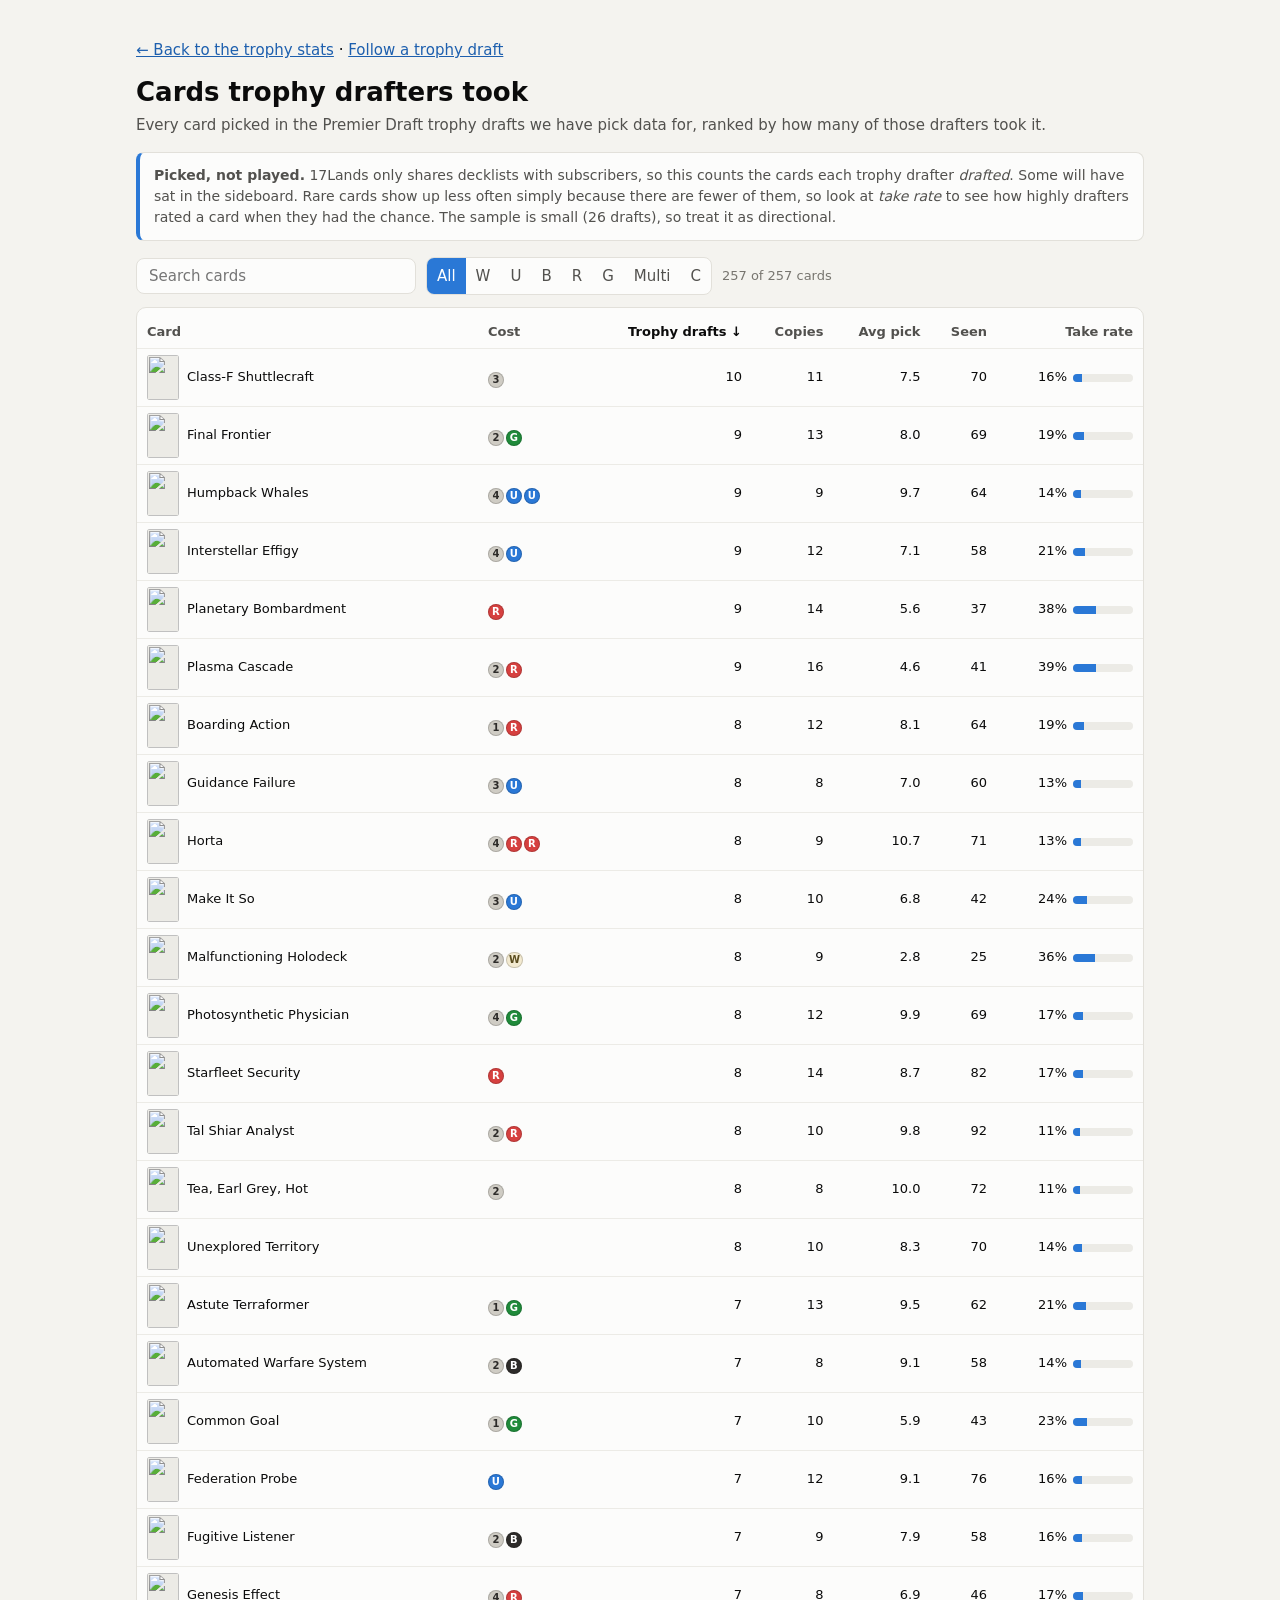
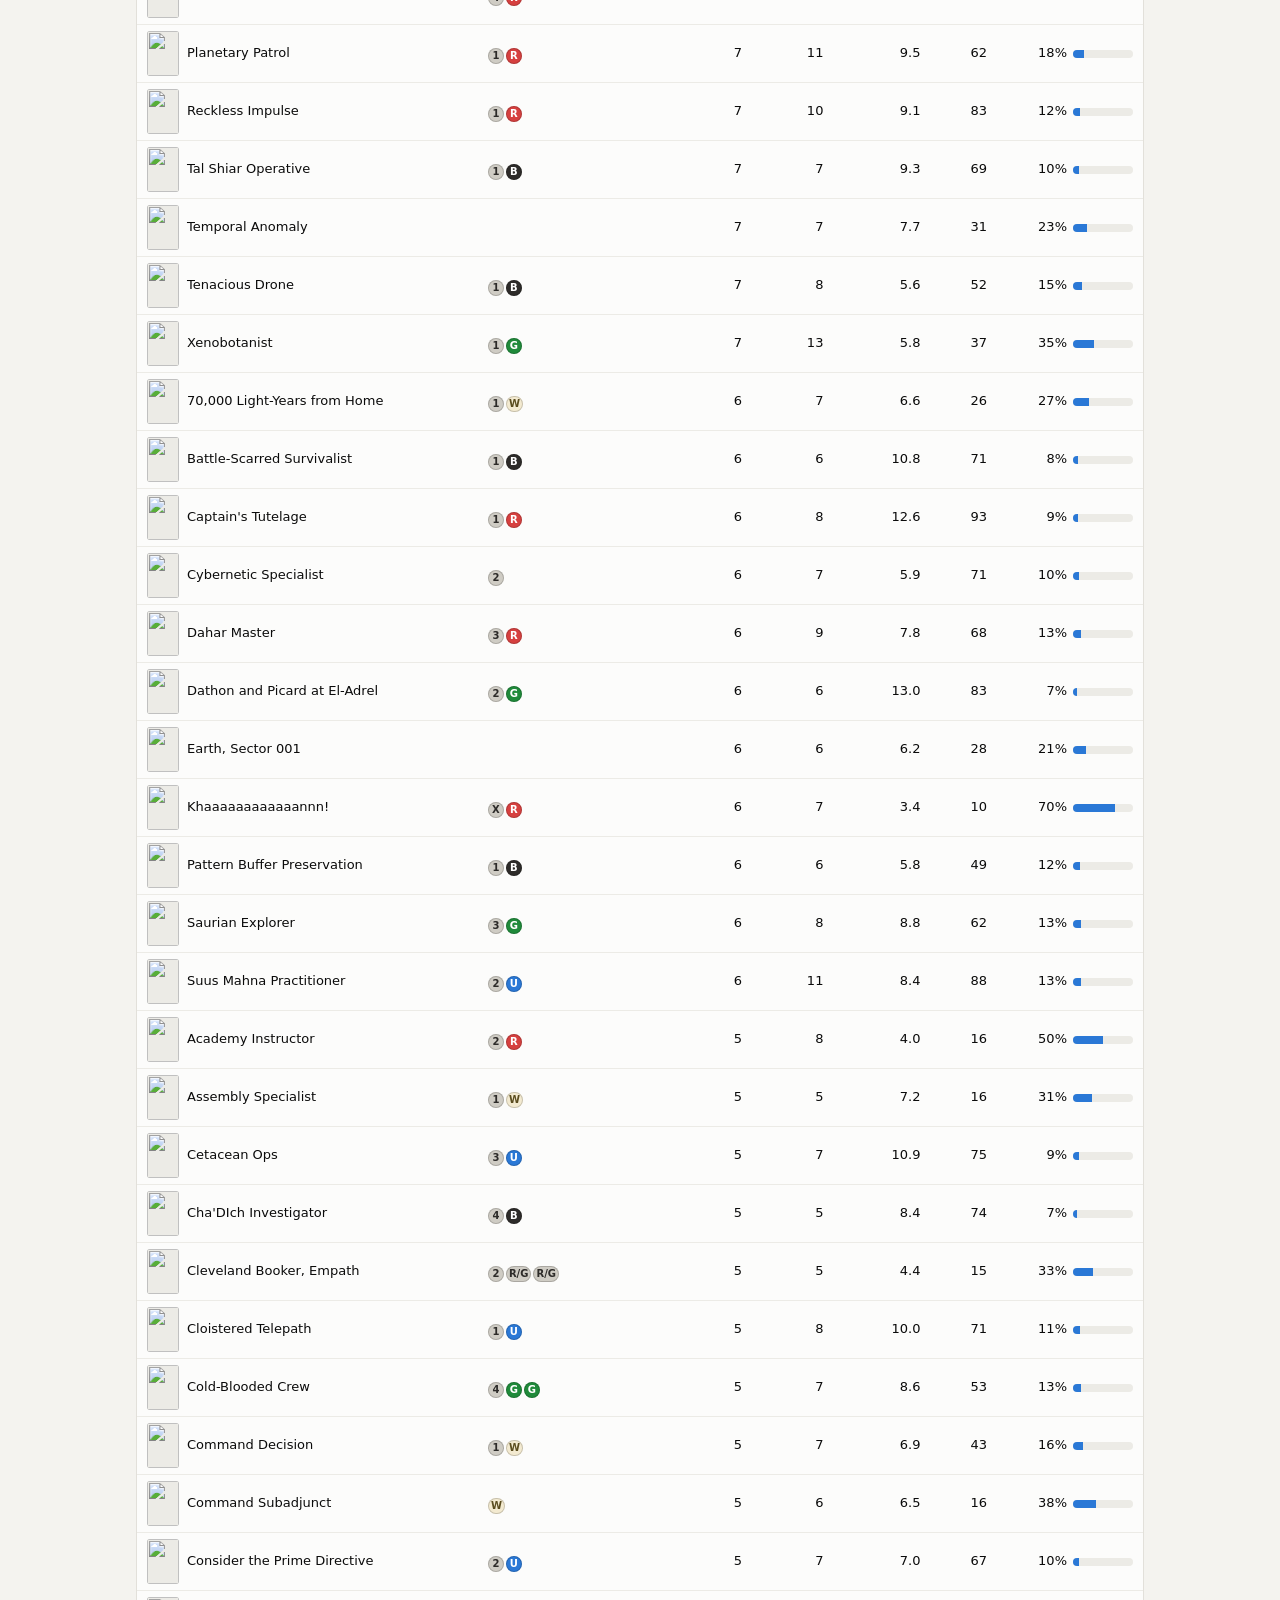
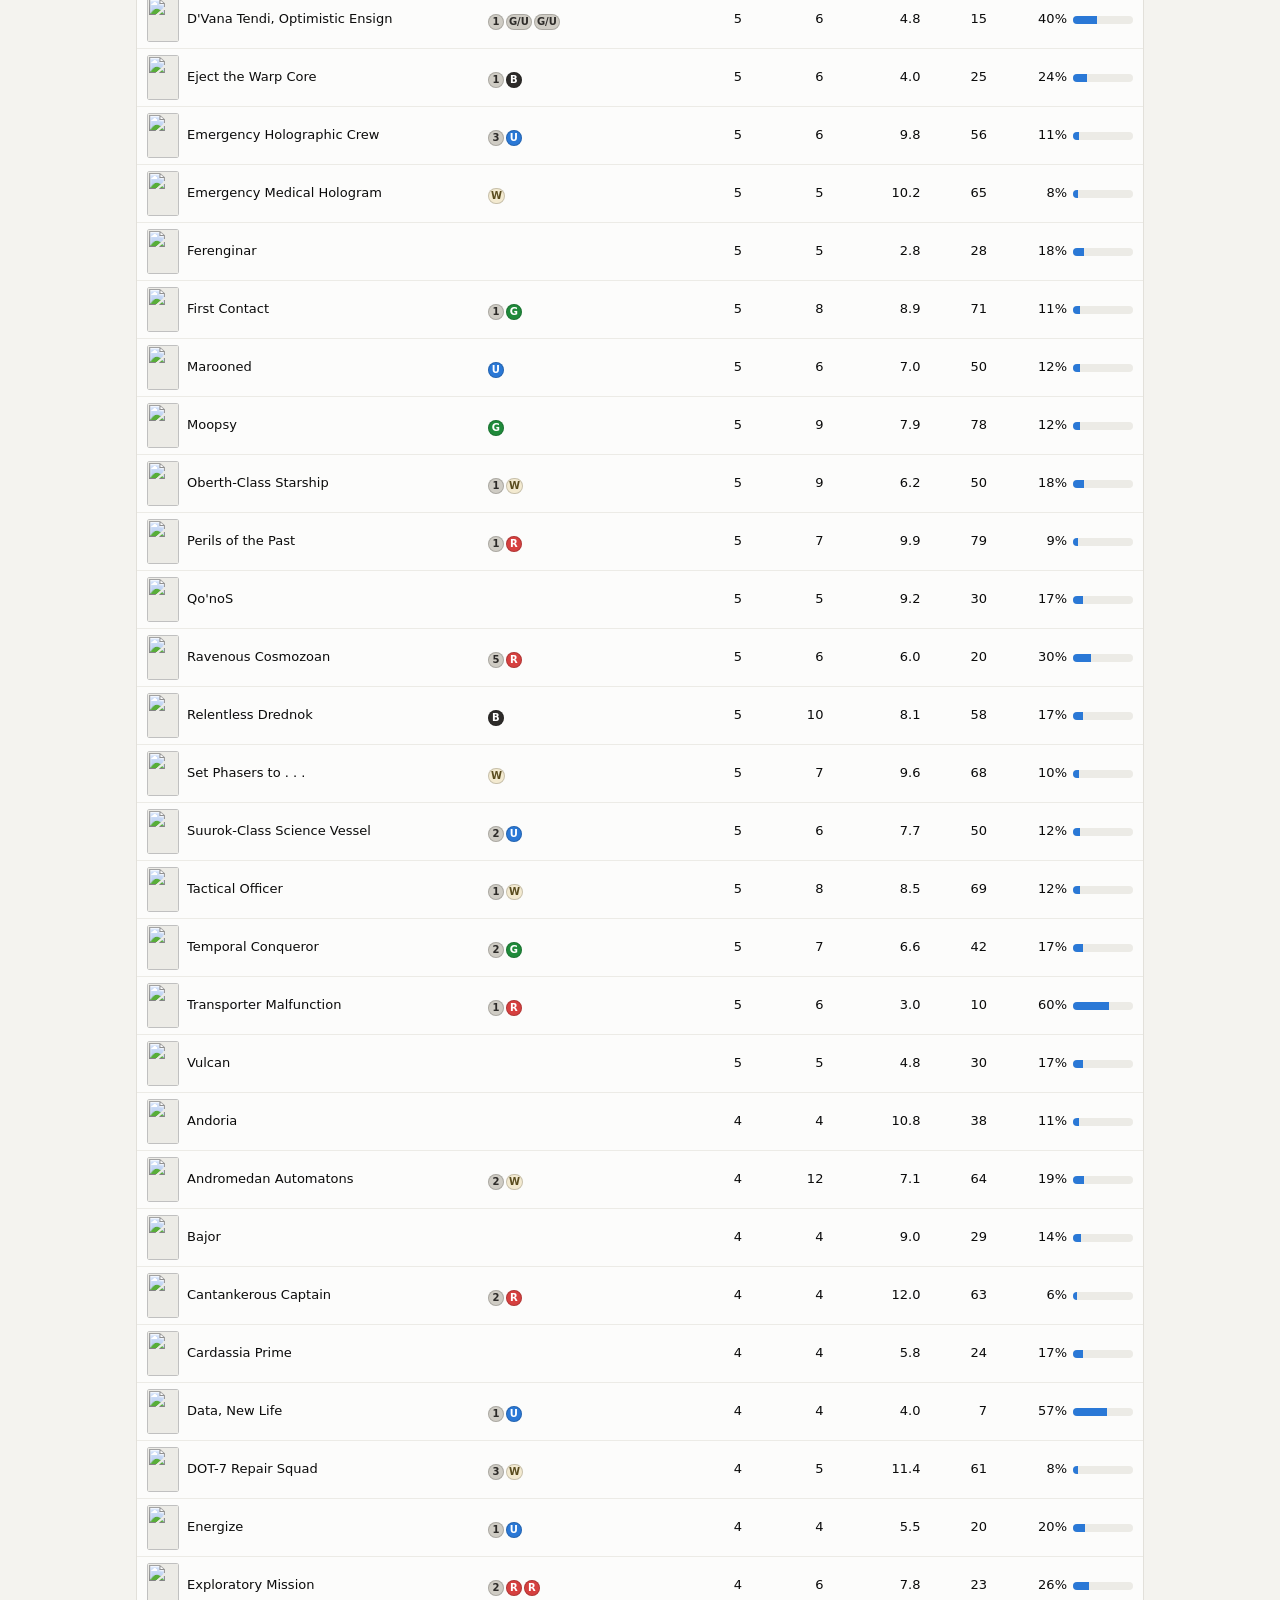
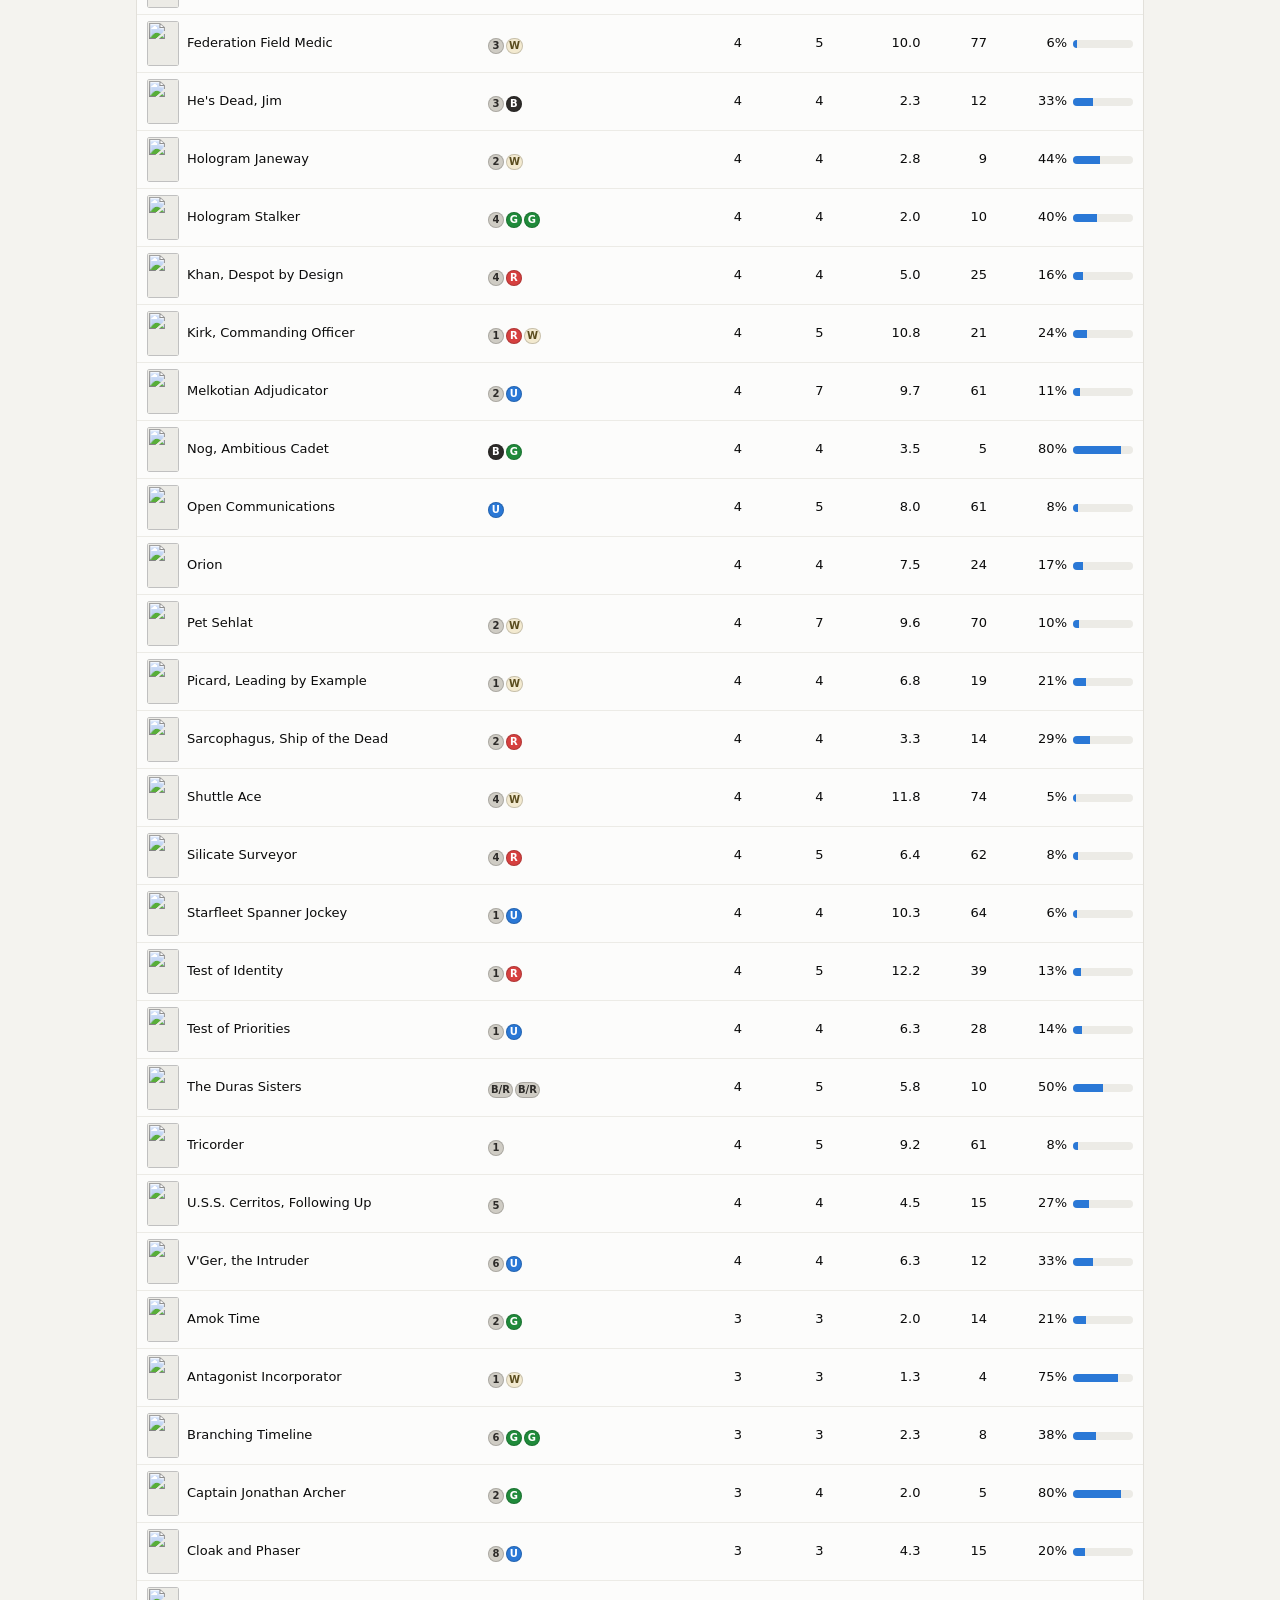
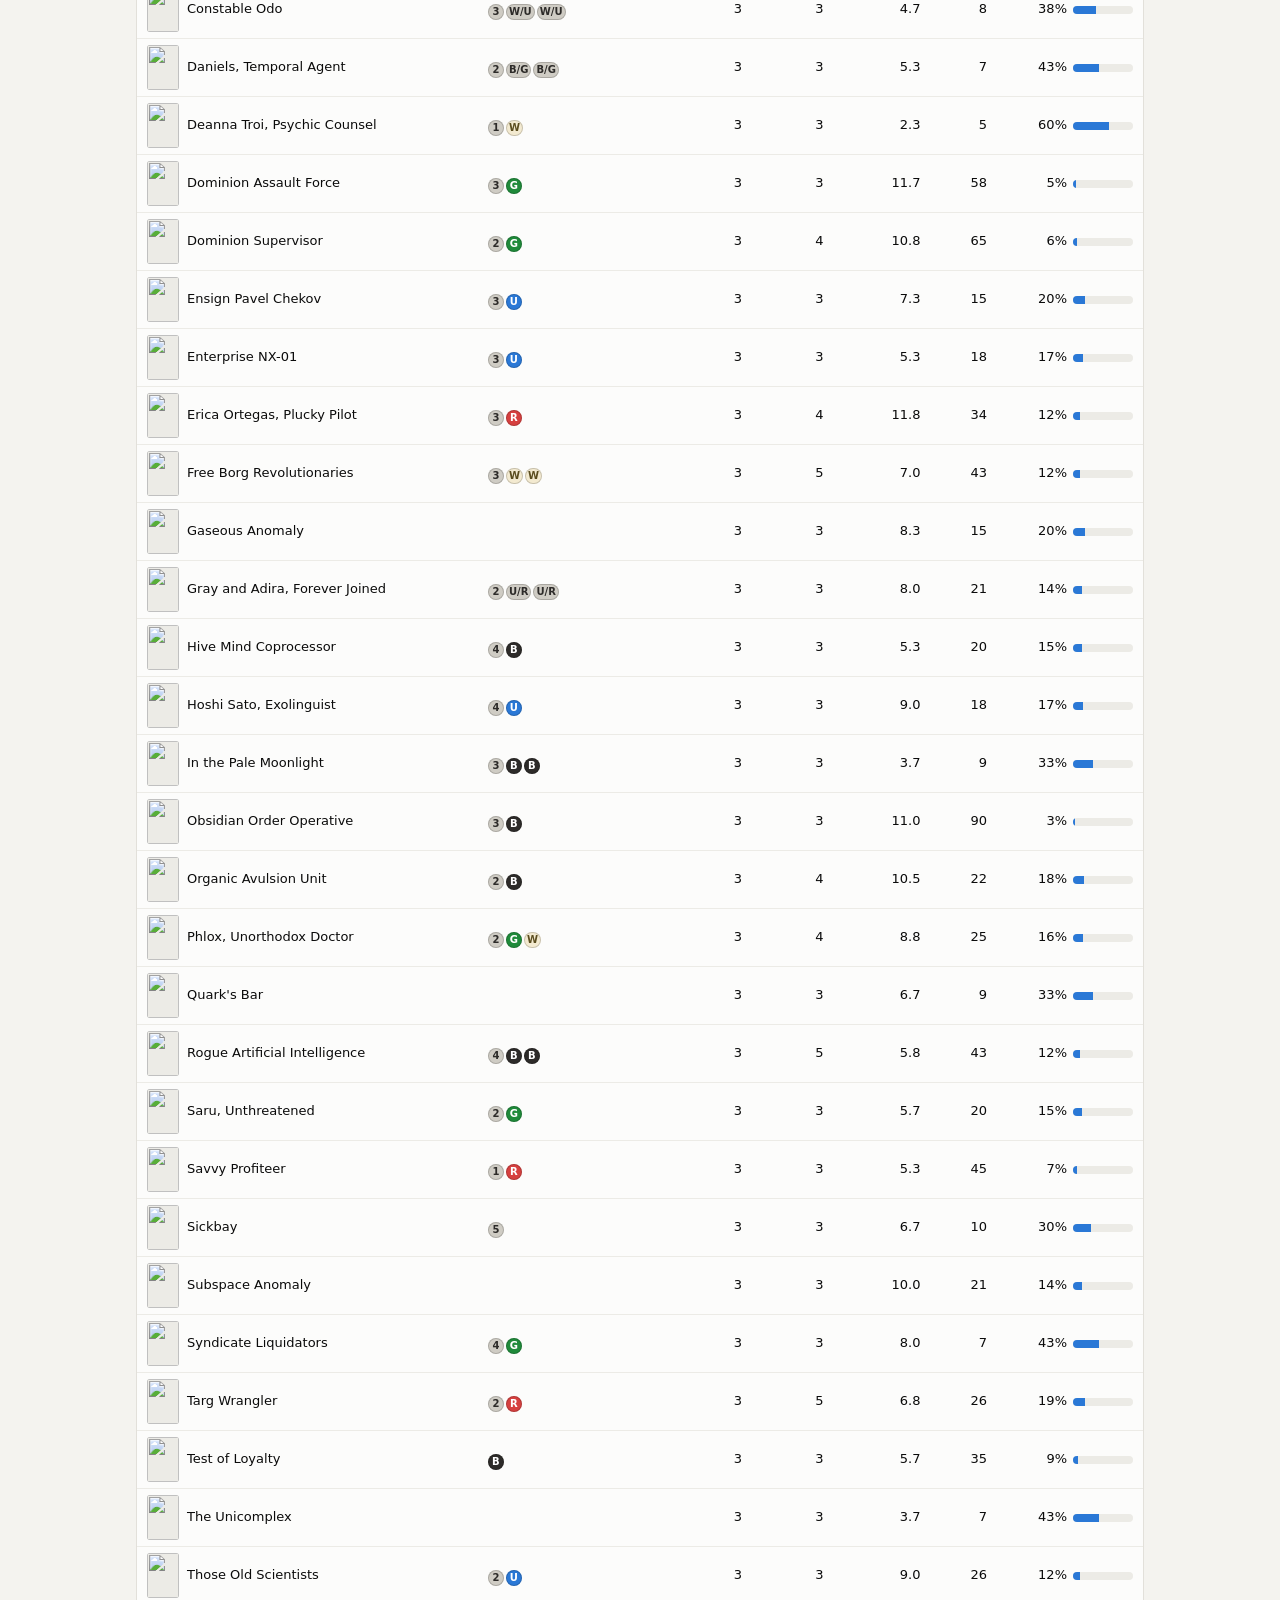
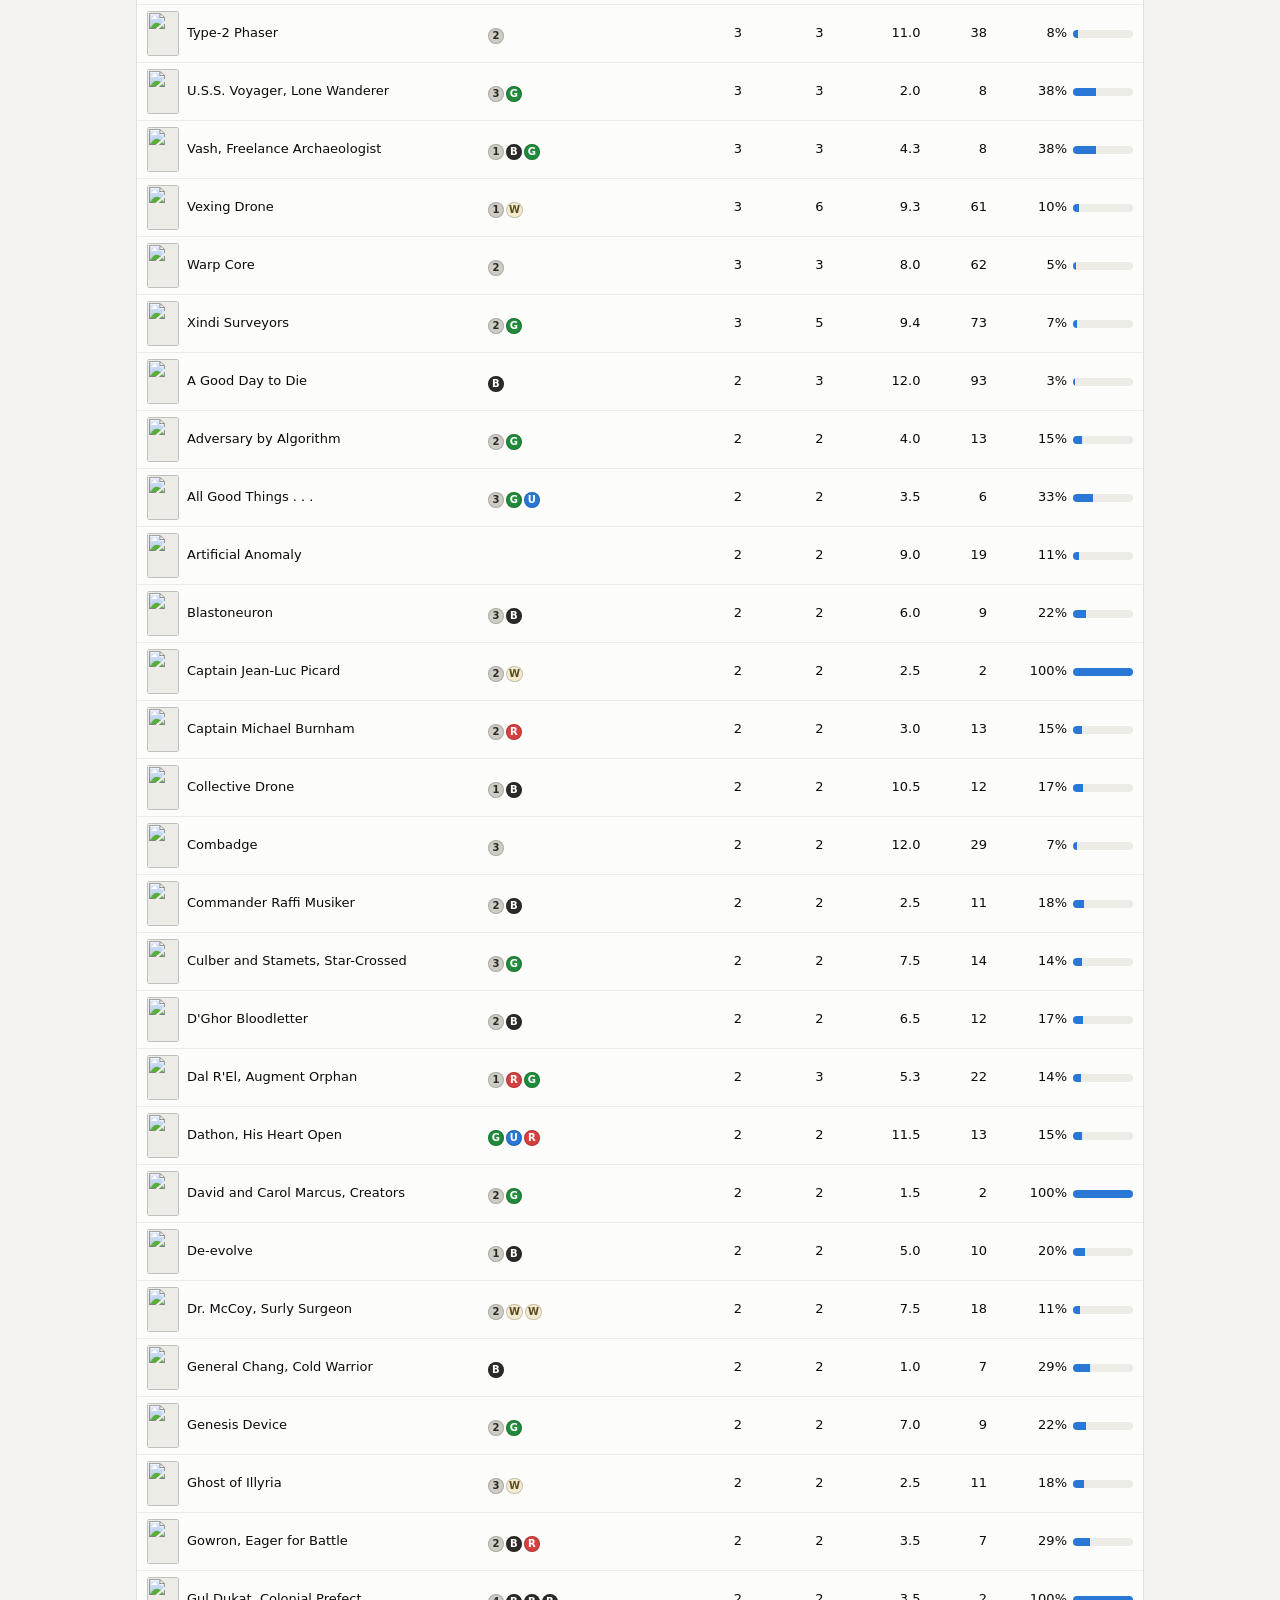
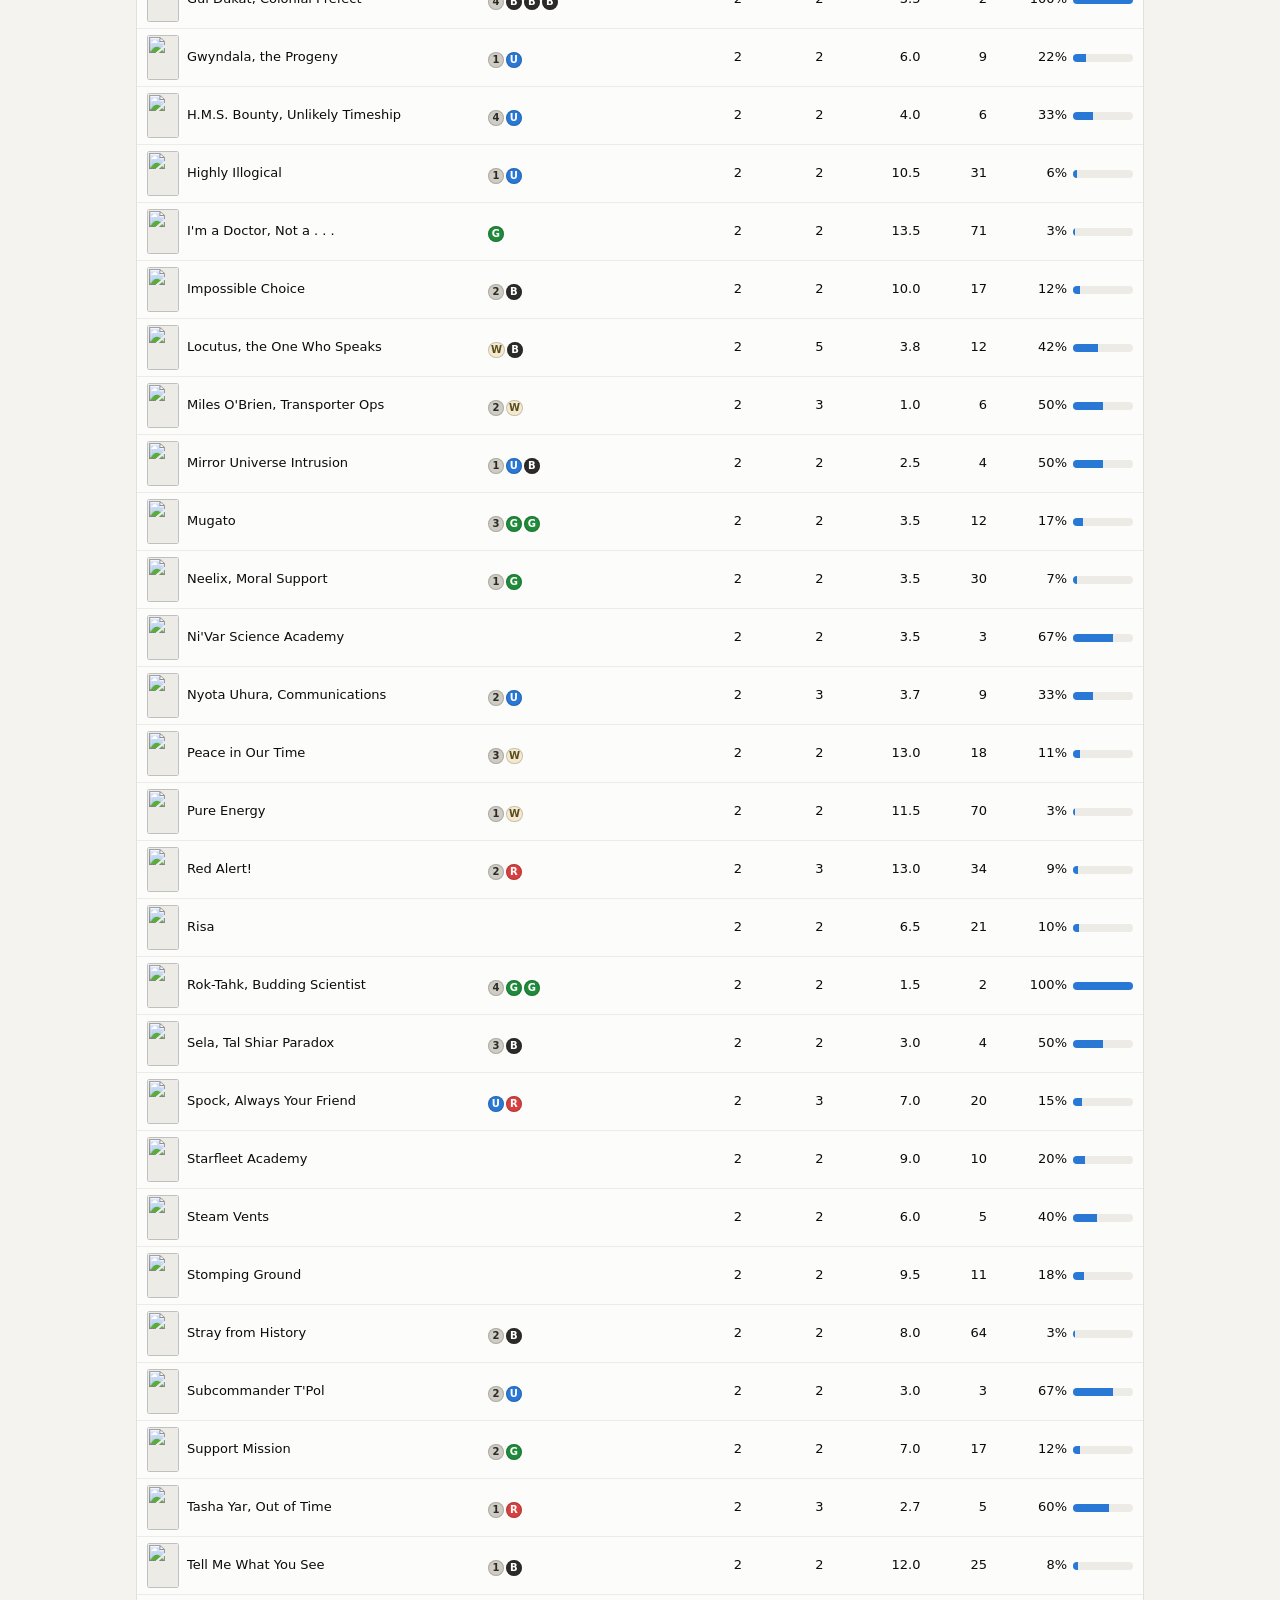
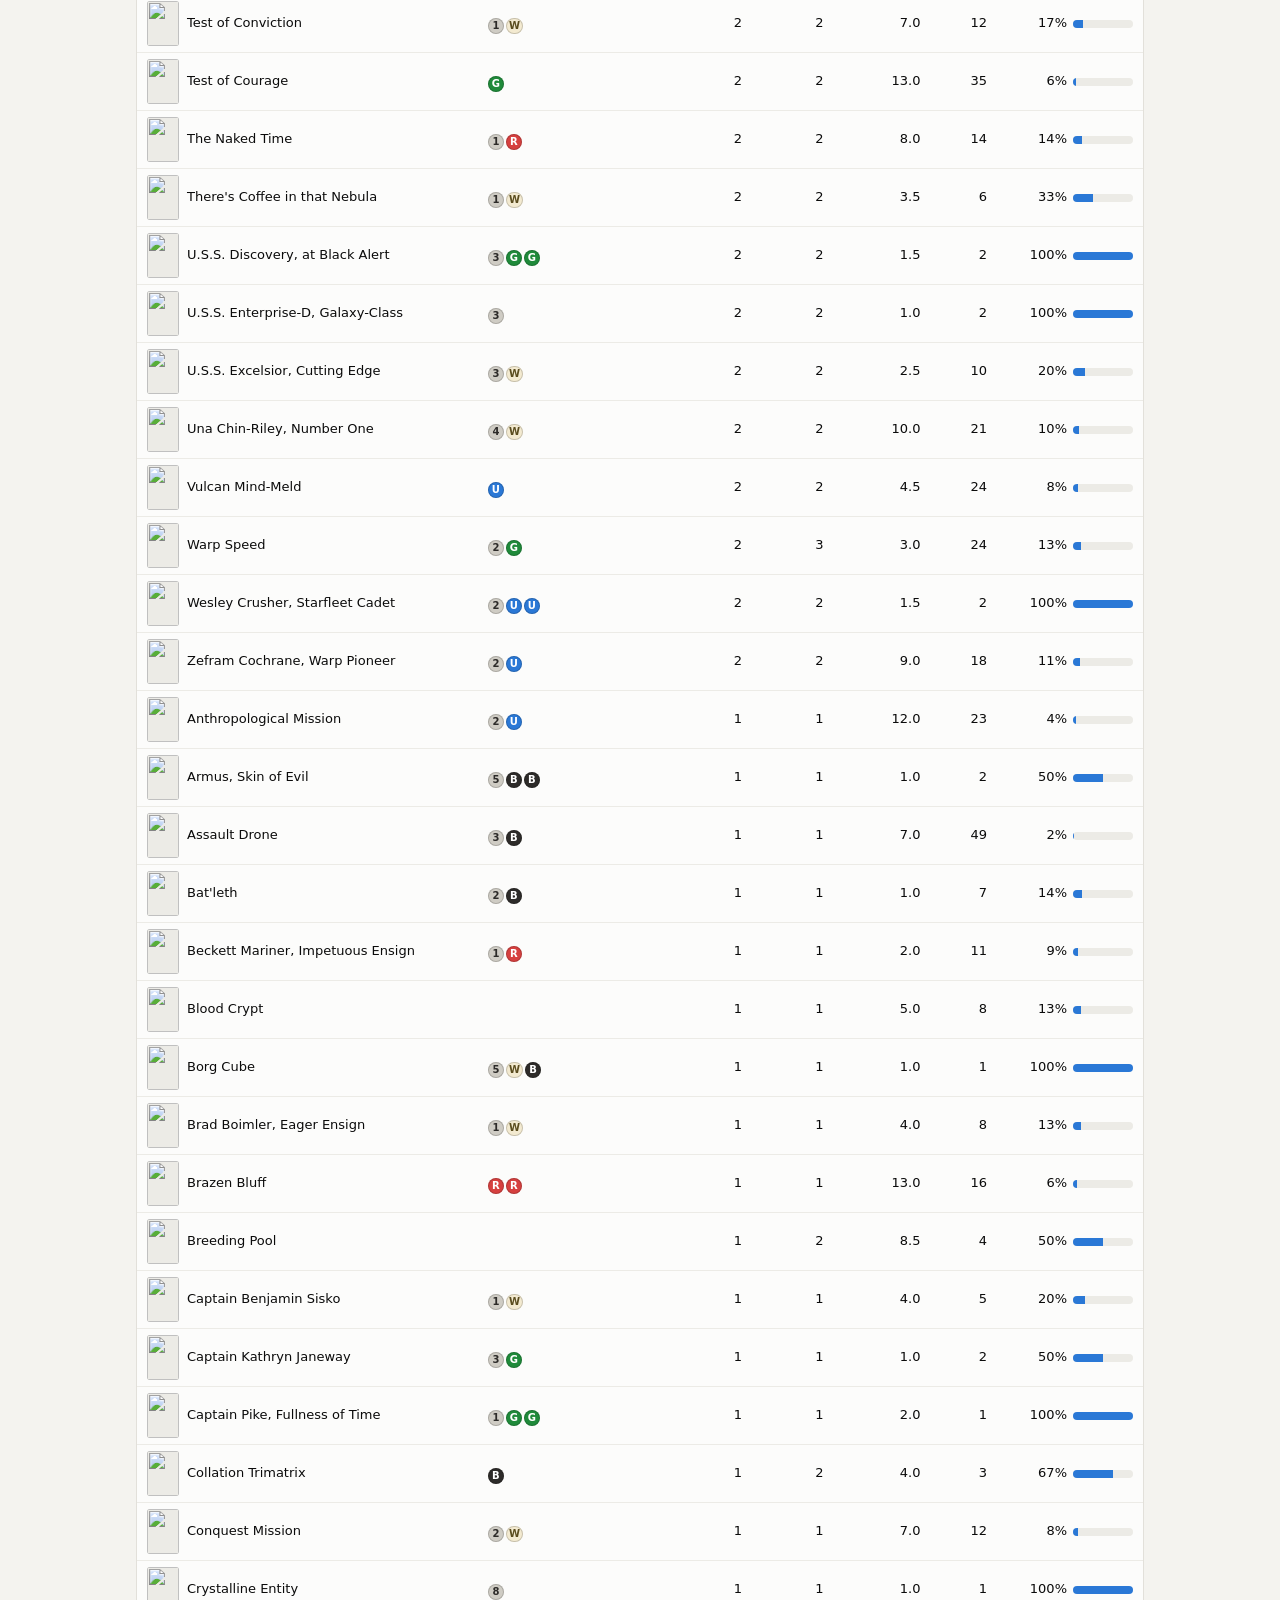
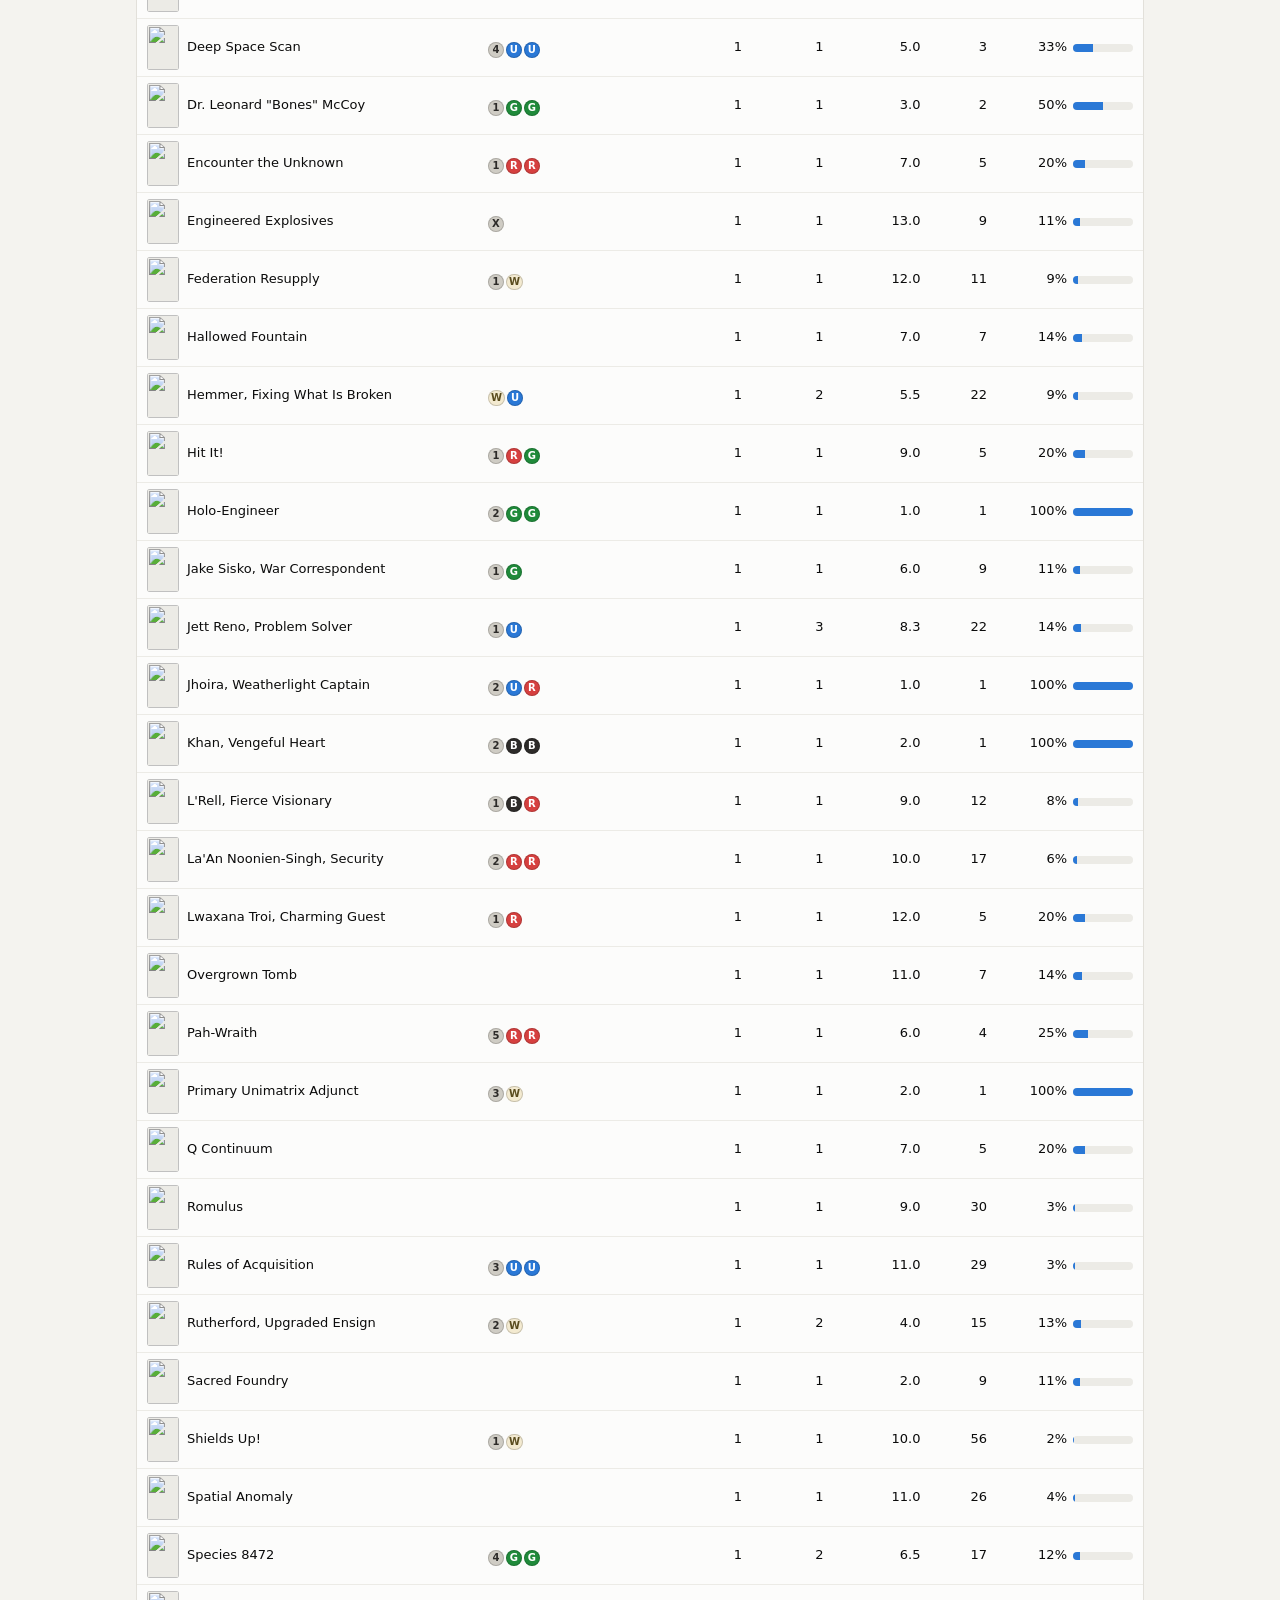
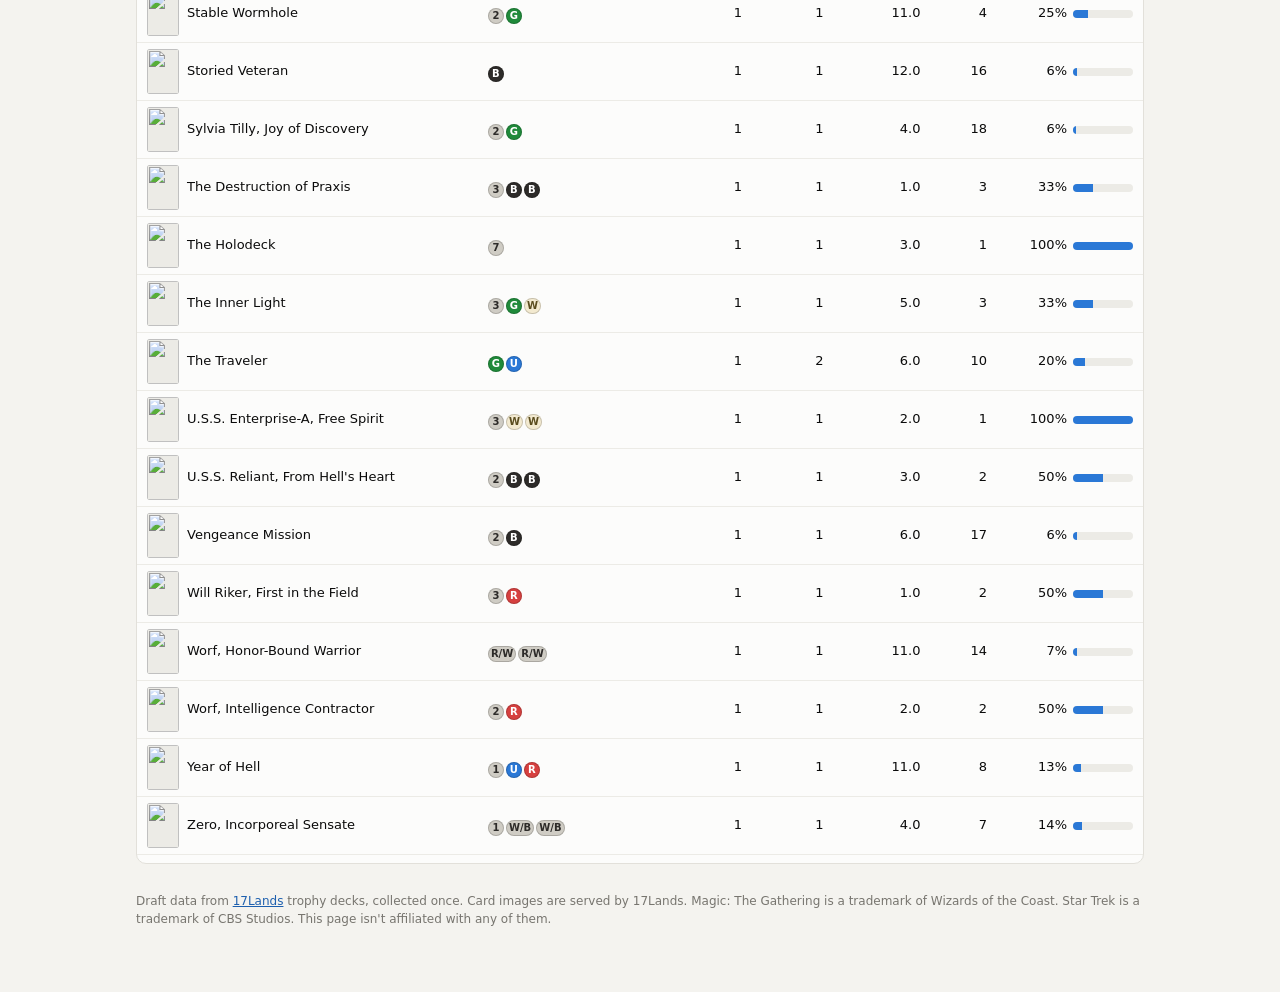
==== docs/cards.html @ 53321174 "additional pages" ====
<!doctype html>
<html lang="en">
<head>
<meta charset="utf-8">
<meta name="viewport" content="width=device-width, initial-scale=1">
<title>Trophy Card Picks</title>
<meta name="description" content="Which Star Trek (TRK) cards 17Lands Premier Draft trophy drafters took most often, how early, and how often they took them when seen.">
<meta name="robots" content="noindex">
<style>
:root {
  color-scheme: light;
  --bg: #f4f3ef; --surface-1: #fcfcfb; --border: #e2e0da; --grid: #ecebe6;
  --text-primary: #0b0b0b; --text-secondary: #52514e; --text-muted: #77756f;
  --series-1: #2a78d6; --series-1-soft: #a9c8ef; --accent-ink: #1d5fae;
  --pip-W: #f3ead0; --pip-W-ink: #5b4d1f; --pip-U: #2a78d6; --pip-U-ink: #fff;
  --pip-B: #2d2b29; --pip-B-ink: #fff; --pip-R: #d6403f; --pip-R-ink: #fff;
  --pip-G: #1f8a3a; --pip-G-ink: #fff; --pip-C: #cfccc4; --pip-C-ink: #2d2b29;
}
@media (prefers-color-scheme: dark) {
  :root:not([data-theme="light"]) {
    color-scheme: dark;
    --bg: #121211; --surface-1: #1a1a19; --border: #2e2d2b; --grid: #262624;
    --text-primary: #f0efec; --text-secondary: #c3c2b7; --text-muted: #9a998f;
    --series-1: #3987e5; --series-1-soft: #2a4a72; --accent-ink: #8db8f0; --pip-B: #4a4744; --pip-C: #5a5853; --pip-C-ink: #f0efec;
  }
}
:root[data-theme="dark"] {
  color-scheme: dark;
  --bg: #121211; --surface-1: #1a1a19; --border: #2e2d2b; --grid: #262624;
  --text-primary: #f0efec; --text-secondary: #c3c2b7; --text-muted: #9a998f;
  --series-1: #3987e5; --series-1-soft: #2a4a72; --accent-ink: #8db8f0; --pip-B: #4a4744; --pip-C: #5a5853; --pip-C-ink: #f0efec;
}
* { box-sizing: border-box; }
body { margin: 0; background: var(--bg); color: var(--text-primary); font: 15px/1.5 system-ui, -apple-system, "Segoe UI", Roboto, sans-serif; }
a { color: var(--accent-ink); }
.wrap { max-width: 1040px; margin: 0 auto; padding: 24px 16px 64px; }
h1 { font-size: 26px; line-height: 1.2; margin: 0 0 6px; }
.sub { color: var(--text-secondary); margin: 0 0 16px; }
.note { background: var(--surface-1); border: 1px solid var(--border); border-left: 4px solid var(--series-1); border-radius: 8px; padding: 12px 14px; margin-bottom: 16px; color: var(--text-secondary); font-size: 14px; }
.controls { display: flex; flex-wrap: wrap; gap: 10px; align-items: center; margin-bottom: 12px; }
input[type=search] { font: inherit; min-height: 36px; border: 1px solid var(--border); border-radius: 8px; background: var(--surface-1); color: var(--text-primary); padding: 6px 12px; width: min(100%, 280px); }
.seg { display: inline-flex; border: 1px solid var(--border); border-radius: 8px; overflow: hidden; background: var(--surface-1); }
.seg button { font: inherit; border: 0; background: transparent; color: var(--text-secondary); padding: 6px 10px; cursor: pointer; min-height: 36px; }
.seg button[aria-pressed="true"] { background: var(--series-1); color: #fff; }
:is(input, button):focus-visible { outline: 2px solid var(--series-1); outline-offset: 2px; }
.meta { color: var(--text-muted); font-size: 13px; }
.panel { background: var(--surface-1); border: 1px solid var(--border); border-radius: 10px; padding: 8px 0; }
.table-scroll { overflow-x: auto; }
table { width: 100%; border-collapse: collapse; font-size: 13px; }
th, td { text-align: left; padding: 6px 10px; border-bottom: 1px solid var(--grid); white-space: nowrap; }
th { color: var(--text-secondary); font-weight: 600; }
th button { font: inherit; color: inherit; background: none; border: 0; padding: 0; cursor: pointer; }
th[aria-sort] button { color: var(--text-primary); }
th[aria-sort="descending"] button::after { content: " ↓"; }
th[aria-sort="ascending"] button::after { content: " ↑"; }
td.num, th.num { text-align: right; font-variant-numeric: tabular-nums; }
tr:hover td { background: var(--grid); }
.name { display: flex; align-items: center; gap: 8px; }
.name img { width: 32px; height: 45px; border-radius: 3px; object-fit: cover; background: var(--grid); flex: none; }
.name span { white-space: normal; min-width: 140px; }
.meter { display: inline-block; width: 60px; height: 8px; background: var(--grid); border-radius: 4px; vertical-align: middle; margin-left: 6px; overflow: hidden; }
.meter i { display: block; height: 100%; background: var(--series-1); }
.pips { display: inline-flex; gap: 2px; vertical-align: -3px; }
.pip { display: inline-grid; place-items: center; min-width: 16px; height: 16px; padding: 0 3px; border-radius: 8px; font-size: 10px; font-weight: 700; box-shadow: inset 0 0 0 1px rgba(0,0,0,.18); }
.pip-W { background: var(--pip-W); color: var(--pip-W-ink); } .pip-U { background: var(--pip-U); color: var(--pip-U-ink); }
.pip-B { background: var(--pip-B); color: var(--pip-B-ink); } .pip-R { background: var(--pip-R); color: var(--pip-R-ink); }
.pip-G { background: var(--pip-G); color: var(--pip-G-ink); } .pip-C { background: var(--pip-C); color: var(--pip-C-ink); }
#preview { position: fixed; pointer-events: none; z-index: 10; width: 220px; border-radius: 10px; box-shadow: 0 8px 24px rgba(0,0,0,.35); display: none; }
.empty { color: var(--text-muted); padding: 12px; }
footer { margin-top: 28px; color: var(--text-muted); font-size: 12px; }
</style>
</head>
<body>
<div class="wrap">
  <p><a href="./">← Back to the trophy stats</a> · <a href="follow.html">Follow a trophy draft</a></p>
  <h1>Cards trophy drafters took</h1>
  <p class="sub">Every card picked in the Premier Draft trophy drafts we have pick data for, ranked by how many of those drafters took it.</p>
  <div class="note">
    <strong>Picked, not played.</strong> 17Lands only shares decklists with subscribers, so this counts the cards each trophy drafter <em>drafted</em>. Some will have sat in the sideboard.
    Rare cards show up less often simply because there are fewer of them, so look at <em>take rate</em> to see how highly drafters rated a card when they had the chance. The sample is small (<span id="n">–</span> drafts), so treat it as directional.
  </div>

  <div class="controls">
    <input type="search" id="q" placeholder="Search cards" aria-label="Search cards">
    <div class="seg" role="group" aria-label="Colour" id="colours">
      <button type="button" data-c="" aria-pressed="true">All</button>
      <button type="button" data-c="W" aria-pressed="false">W</button>
      <button type="button" data-c="U" aria-pressed="false">U</button>
      <button type="button" data-c="B" aria-pressed="false">B</button>
      <button type="button" data-c="R" aria-pressed="false">R</button>
      <button type="button" data-c="G" aria-pressed="false">G</button>
      <button type="button" data-c="M" aria-pressed="false" title="Multicolour">Multi</button>
      <button type="button" data-c="C" aria-pressed="false" title="Colourless">C</button>
    </div>
    <span class="meta" id="count"></span>
  </div>

  <section class="panel">
    <div class="table-scroll">
      <table>
        <thead><tr>
          <th>Card</th>
          <th>Cost</th>
          <th class="num" data-k="drafts" title="Trophy drafters who took at least one copy"><button type="button">Trophy drafts</button></th>
          <th class="num" data-k="copies" title="Total copies taken across trophy drafts"><button type="button">Copies</button></th>
          <th class="num" data-k="avgPick" title="Average pick within the pack when taken (1 = first pick)"><button type="button">Avg pick</button></th>
          <th class="num" data-k="seen" title="Times the card was in a pack a trophy drafter picked from"><button type="button">Seen</button></th>
          <th class="num" data-k="takeRate" title="Copies taken ÷ times seen"><button type="button">Take rate</button></th>
        </tr></thead>
        <tbody id="rows"><tr><td colspan="7" class="empty">Loading…</td></tr></tbody>
      </table>
    </div>
  </section>

  <footer>
    Draft data from <a href="https://www.17lands.com" target="_blank" rel="noopener">17Lands</a> trophy decks, collected once. Card images are served by 17Lands. Magic: The Gathering is a trademark of Wizards of the Coast. Star Trek is a trademark of CBS Studios. This page isn't affiliated with any of them.
  </footer>
</div>
<img id="preview" alt="">

<script>
(function () {
  const $ = (id) => document.getElementById(id);
  const esc = (s) => String(s).replace(/[&<>"]/g, (c) => ({ "&": "&amp;", "<": "&lt;", ">": "&gt;", '"': "&quot;" }[c]));
  const symbols = (cost) => (cost.match(/\{[^}]+\}/g) || []).map((s) => s.slice(1, -1));
  const costHtml = (cost) => '<span class="pips">' + symbols(cost).map((s) => {
    const cls = /^[WUBRG]$/.test(s) ? s : "C";
    return '<span class="pip pip-' + cls + '">' + esc(s) + "</span>";
  }).join("") + "</span>";
  // ponytail: colour from mana cost only, so lands and colour-in-text-only cards count as colourless
  const colours = (cost) => [...new Set(symbols(cost).join("").match(/[WUBRG]/g) || [])];

  const BASICS = new Set(["Plains", "Island", "Swamp", "Mountain", "Forest", "Wastes"]);
  let rows = [], sortKey = "drafts", sortDir = -1, colour = "", q = "";

  function build(data) {
    const stats = data.cards.map((c) => ({ ...c, cols: colours(c.cost), drafts: 0, copies: 0, pickSum: 0, seen: 0 }));
    for (const d of data.drafts) {
      const took = new Set();
      for (const p of d.picks) {
        for (const c of new Set(p.available)) stats[c].seen++;
        const s = stats[p.picked];
        s.copies++; s.pickSum += p.pick + 1; took.add(p.picked);
      }
      took.forEach((c) => stats[c].drafts++);
    }
    // basics only get taken as last picks, so they would just be noise at the top
    return stats.filter((s) => s.copies && !BASICS.has(s.name)).map((s) => ({ ...s, avgPick: s.pickSum / s.copies, takeRate: s.copies / s.seen }));
  }

  function render() {
    const shown = rows.filter((r) => (!q || r.name.toLowerCase().includes(q)) &&
      (!colour || (colour === "M" ? r.cols.length > 1 : colour === "C" ? !r.cols.length : r.cols.includes(colour))));
    shown.sort((a, b) => (a[sortKey] - b[sortKey]) * sortDir || b.drafts - a.drafts || a.name.localeCompare(b.name));
    document.querySelectorAll("th[data-k]").forEach((th) => {
      if (th.dataset.k === sortKey) th.setAttribute("aria-sort", sortDir < 0 ? "descending" : "ascending");
      else th.removeAttribute("aria-sort");
    });
    $("count").textContent = shown.length + " of " + rows.length + " cards";
    $("rows").innerHTML = shown.length ? shown.map((r) =>
      '<tr><td><div class="name"><img src="' + esc(r.img) + '" alt="" loading="lazy" data-img="' + esc(r.img) + '"><span>' + esc(r.name) + "</span></div></td>" +
      "<td>" + costHtml(r.cost) + "</td>" +
      '<td class="num">' + r.drafts + "</td>" +
      '<td class="num">' + r.copies + "</td>" +
      '<td class="num">' + r.avgPick.toFixed(1) + "</td>" +
      '<td class="num">' + r.seen + "</td>" +
      '<td class="num">' + Math.round(r.takeRate * 100) + '%<span class="meter" aria-hidden="true"><i style="width:' + r.takeRate * 100 + '%"></i></span></td></tr>'
    ).join("") : '<tr><td colspan="7" class="empty">No cards match.</td></tr>';
  }

  document.querySelectorAll("th[data-k] button").forEach((b) => b.addEventListener("click", () => {
    const k = b.parentElement.dataset.k;
    // lower avg pick is better, so sort it ascending first
    sortDir = k === sortKey ? -sortDir : k === "avgPick" ? 1 : -1;
    sortKey = k;
    render();
  }));
  $("q").addEventListener("input", (e) => { q = e.target.value.trim().toLowerCase(); render(); });
  $("colours").addEventListener("click", (e) => {
    const b = e.target.closest("button");
    if (!b) return;
    colour = b.dataset.c;
    document.querySelectorAll("#colours button").forEach((x) => x.setAttribute("aria-pressed", x === b));
    render();
  });

  const preview = $("preview");
  $("rows").addEventListener("mouseover", (e) => {
    const img = e.target.closest("tr") && e.target.closest("tr").querySelector("img[data-img]");
    if (!img) return;
    preview.src = img.dataset.img; preview.style.display = "block";
  });
  $("rows").addEventListener("mousemove", (e) => {
    const x = e.clientX + 240 > window.innerWidth ? e.clientX - 236 : e.clientX + 16;
    preview.style.left = x + "px";
    preview.style.top = Math.min(e.clientY - 40, window.innerHeight - 320) + "px";
  });
  $("rows").addEventListener("mouseleave", () => { preview.style.display = "none"; });

  fetch("data/drafts.json").then((r) => r.json()).then((d) => {
    $("n").textContent = d.drafts.length;
    rows = build(d);
    render();
  }).catch(() => { $("rows").innerHTML = '<tr><td colspan="7" class="empty">Could not load data/drafts.json.</td></tr>'; });
})();
</script>
</body>
</html>
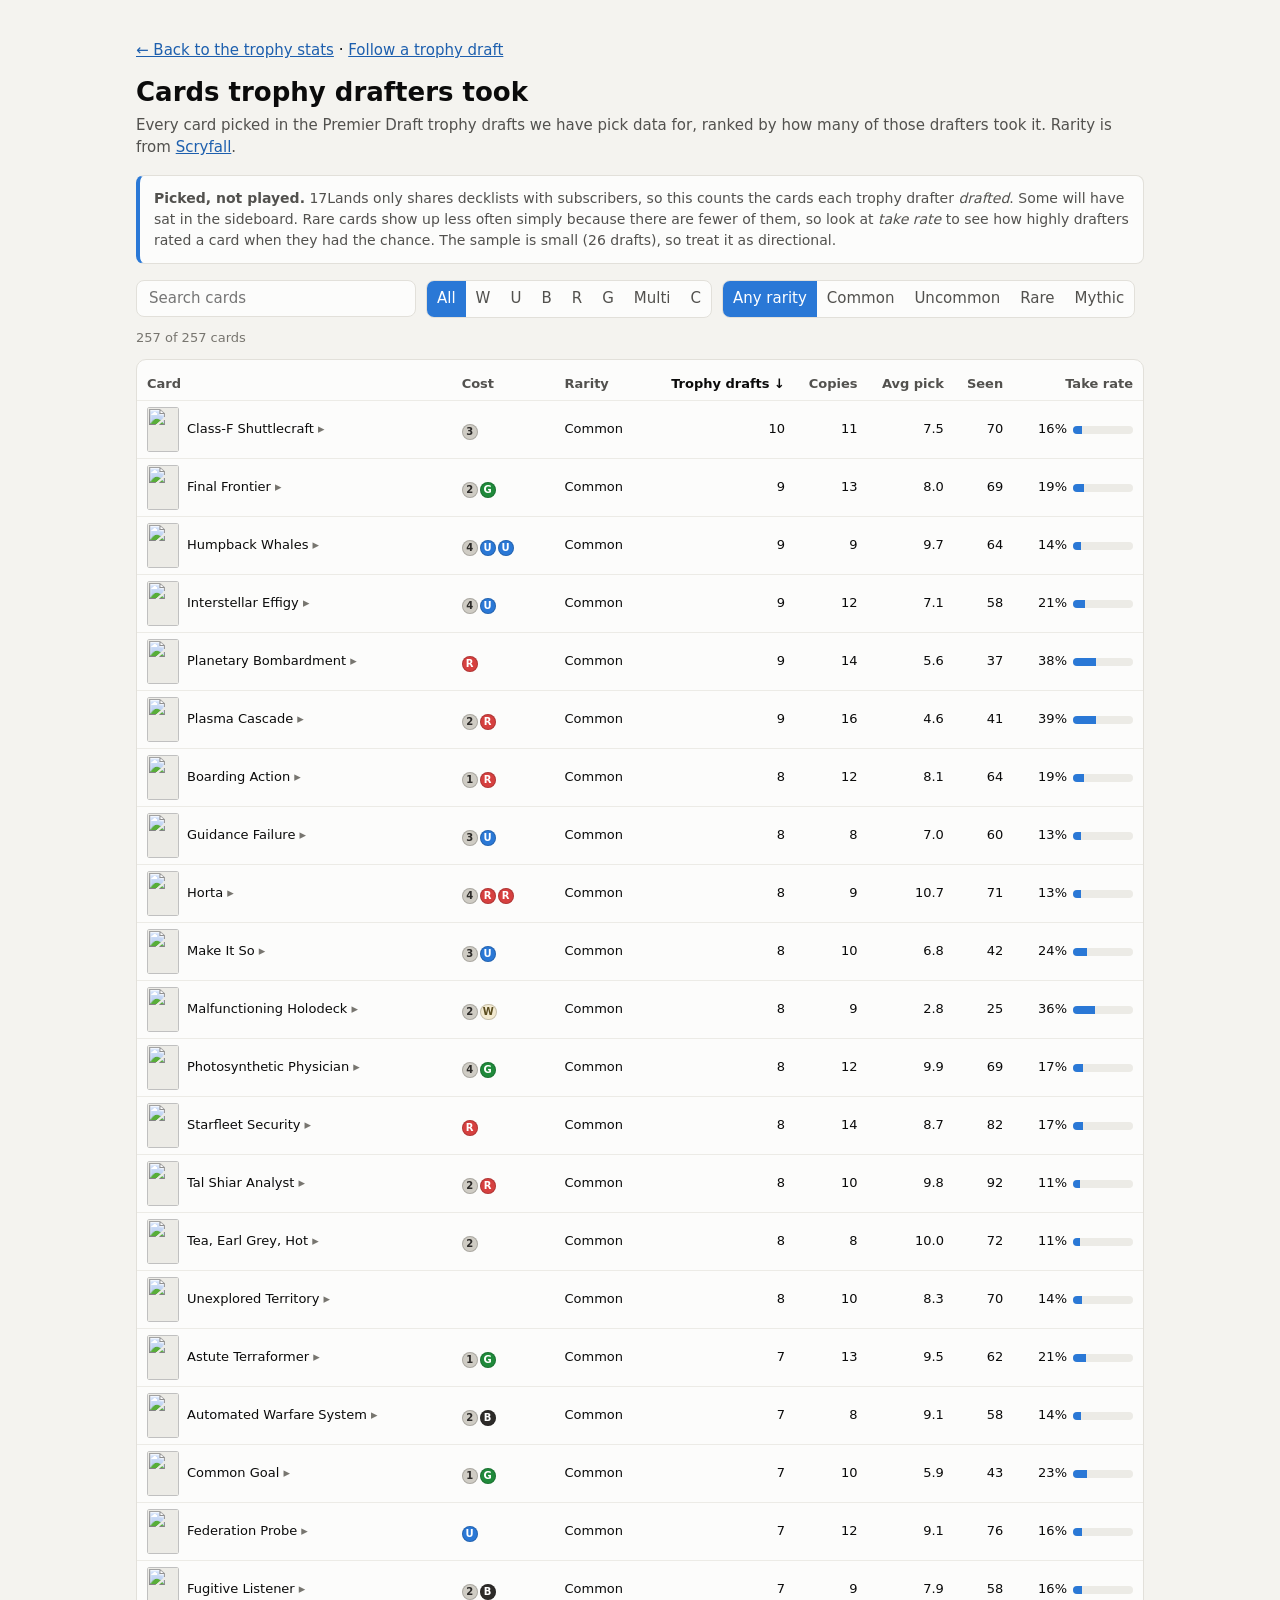
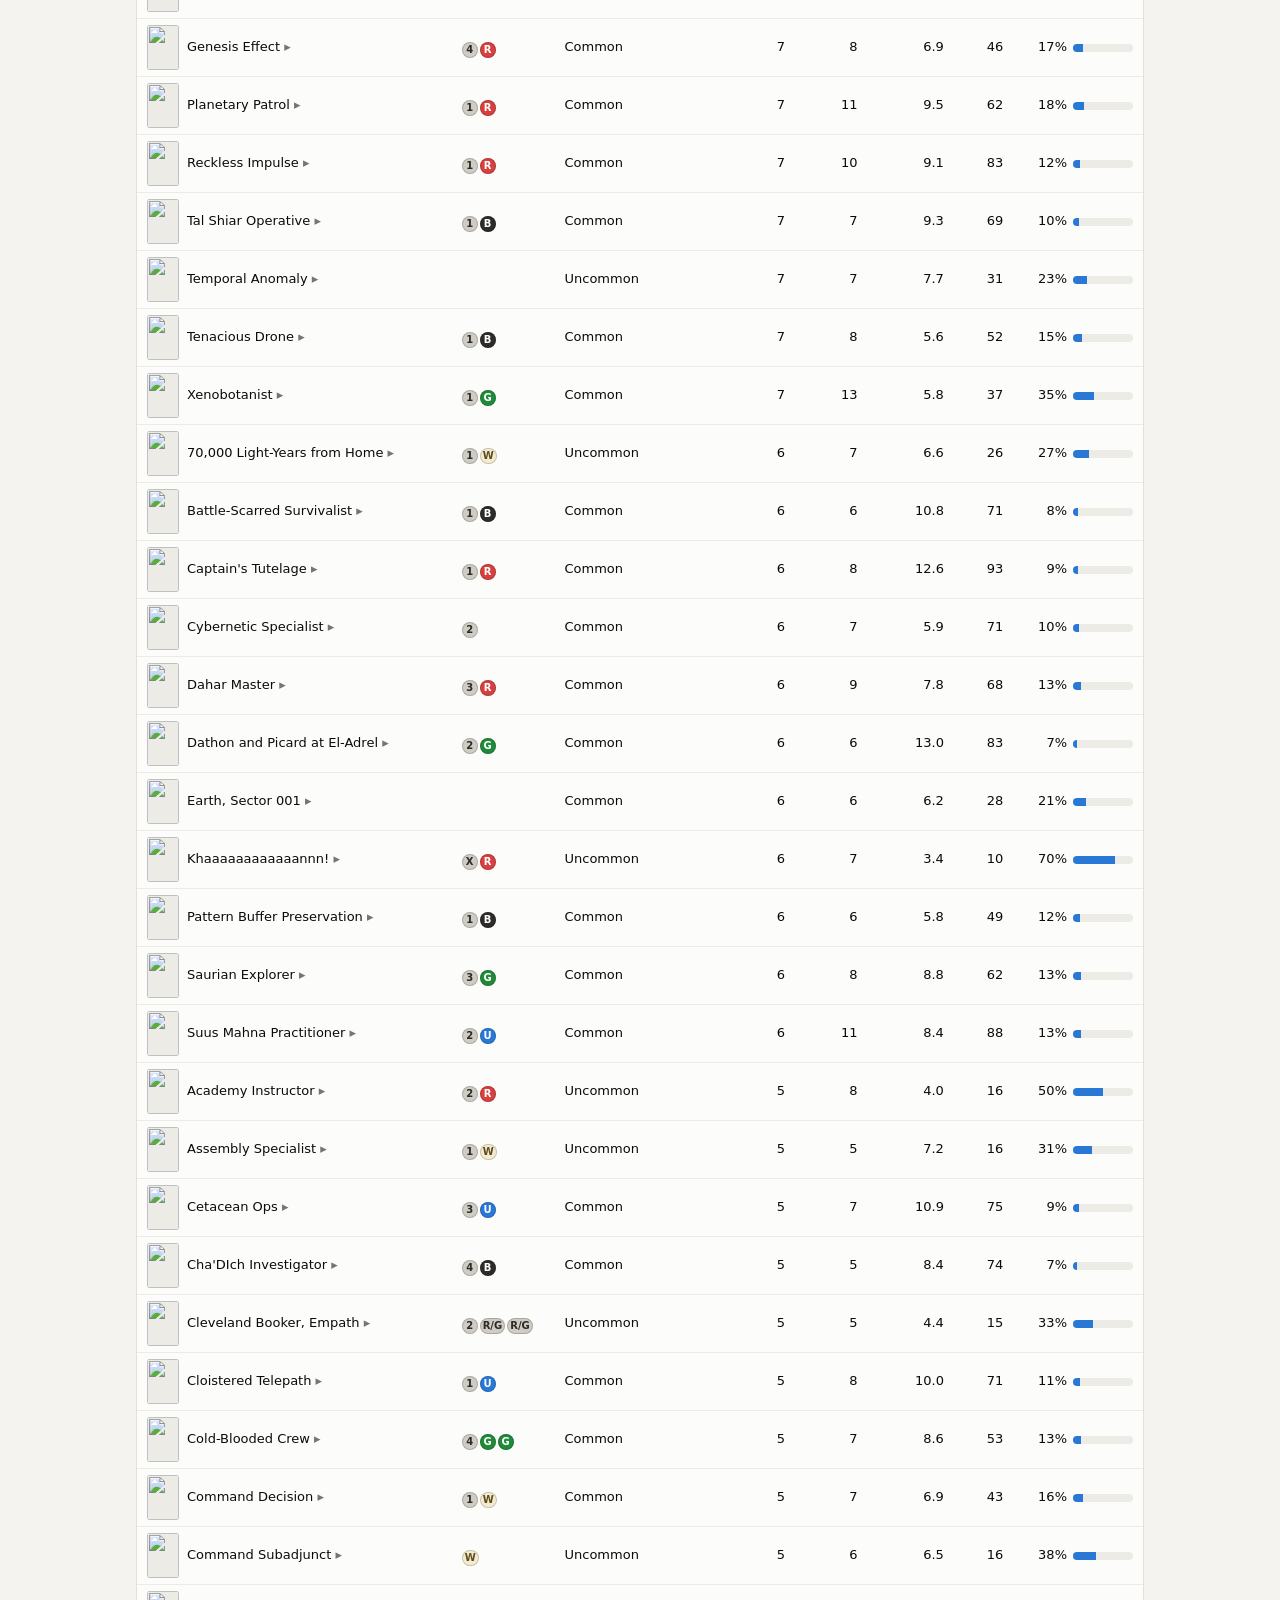
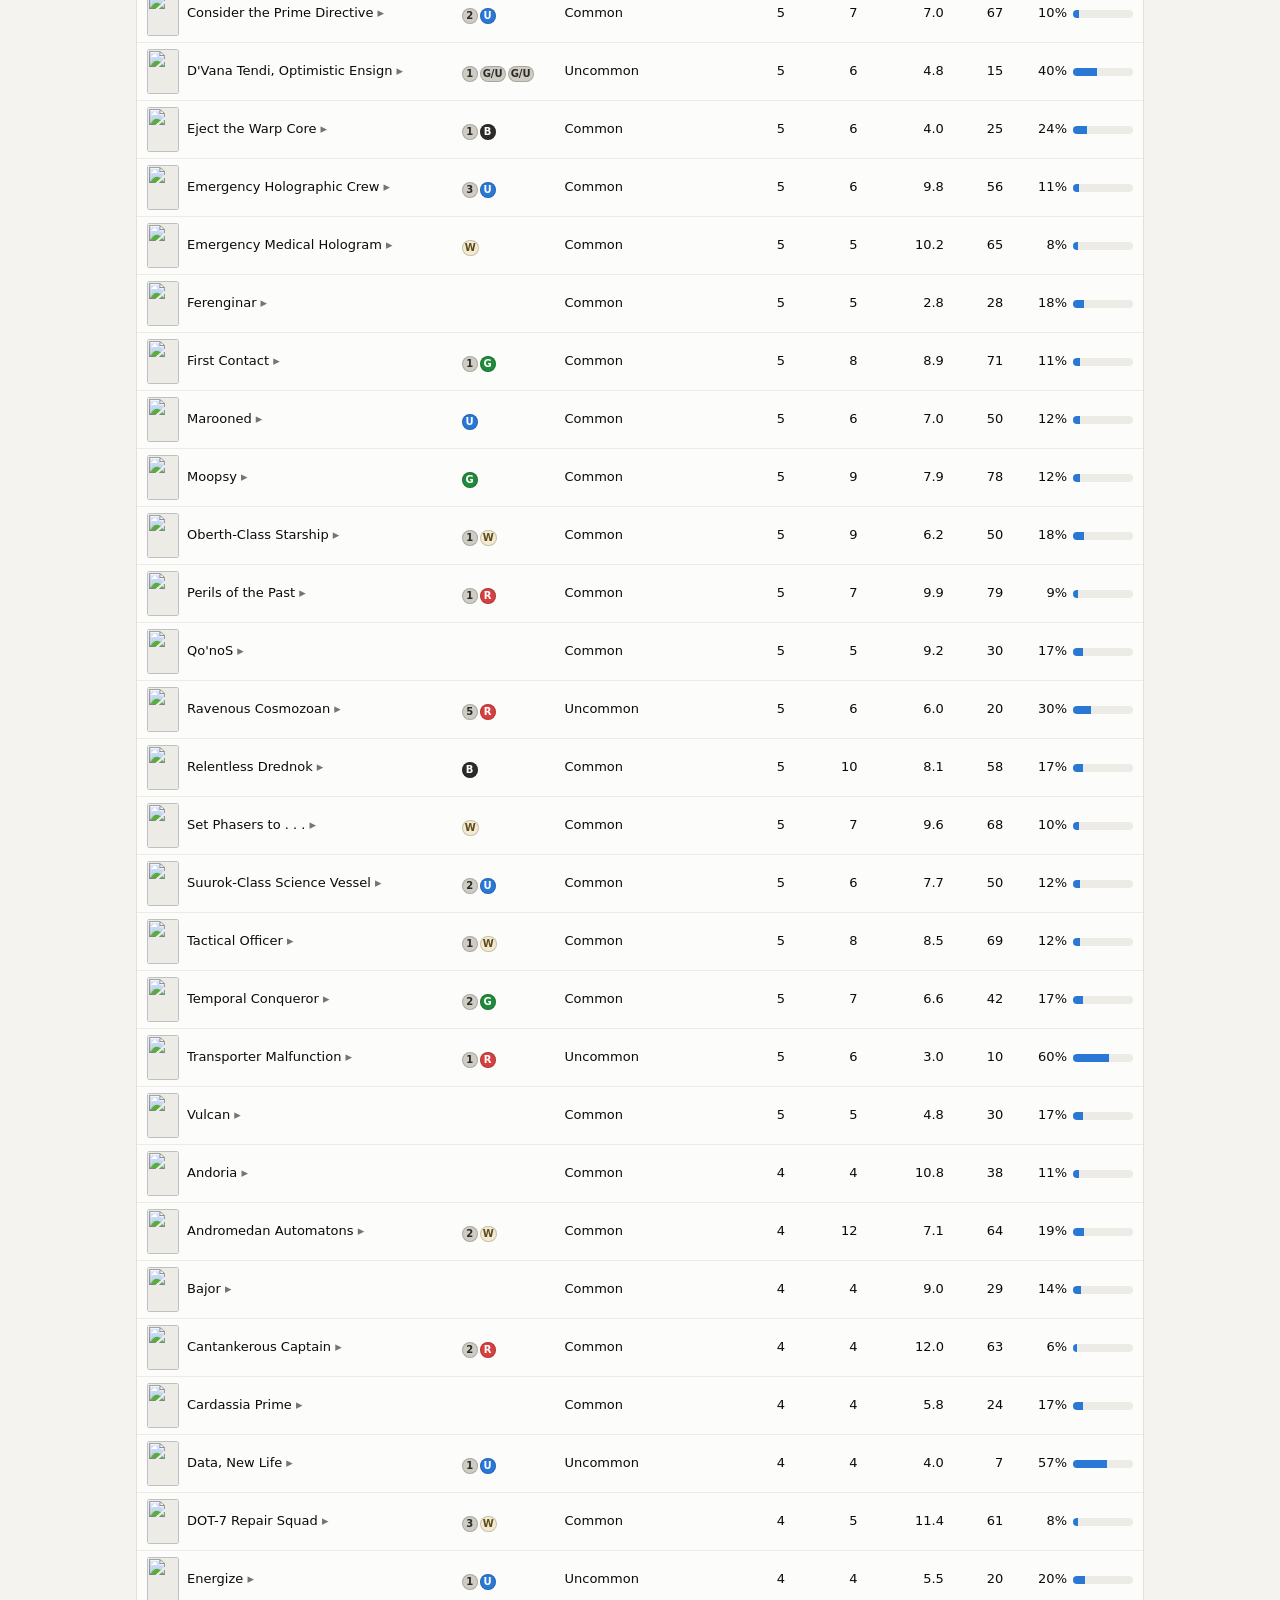
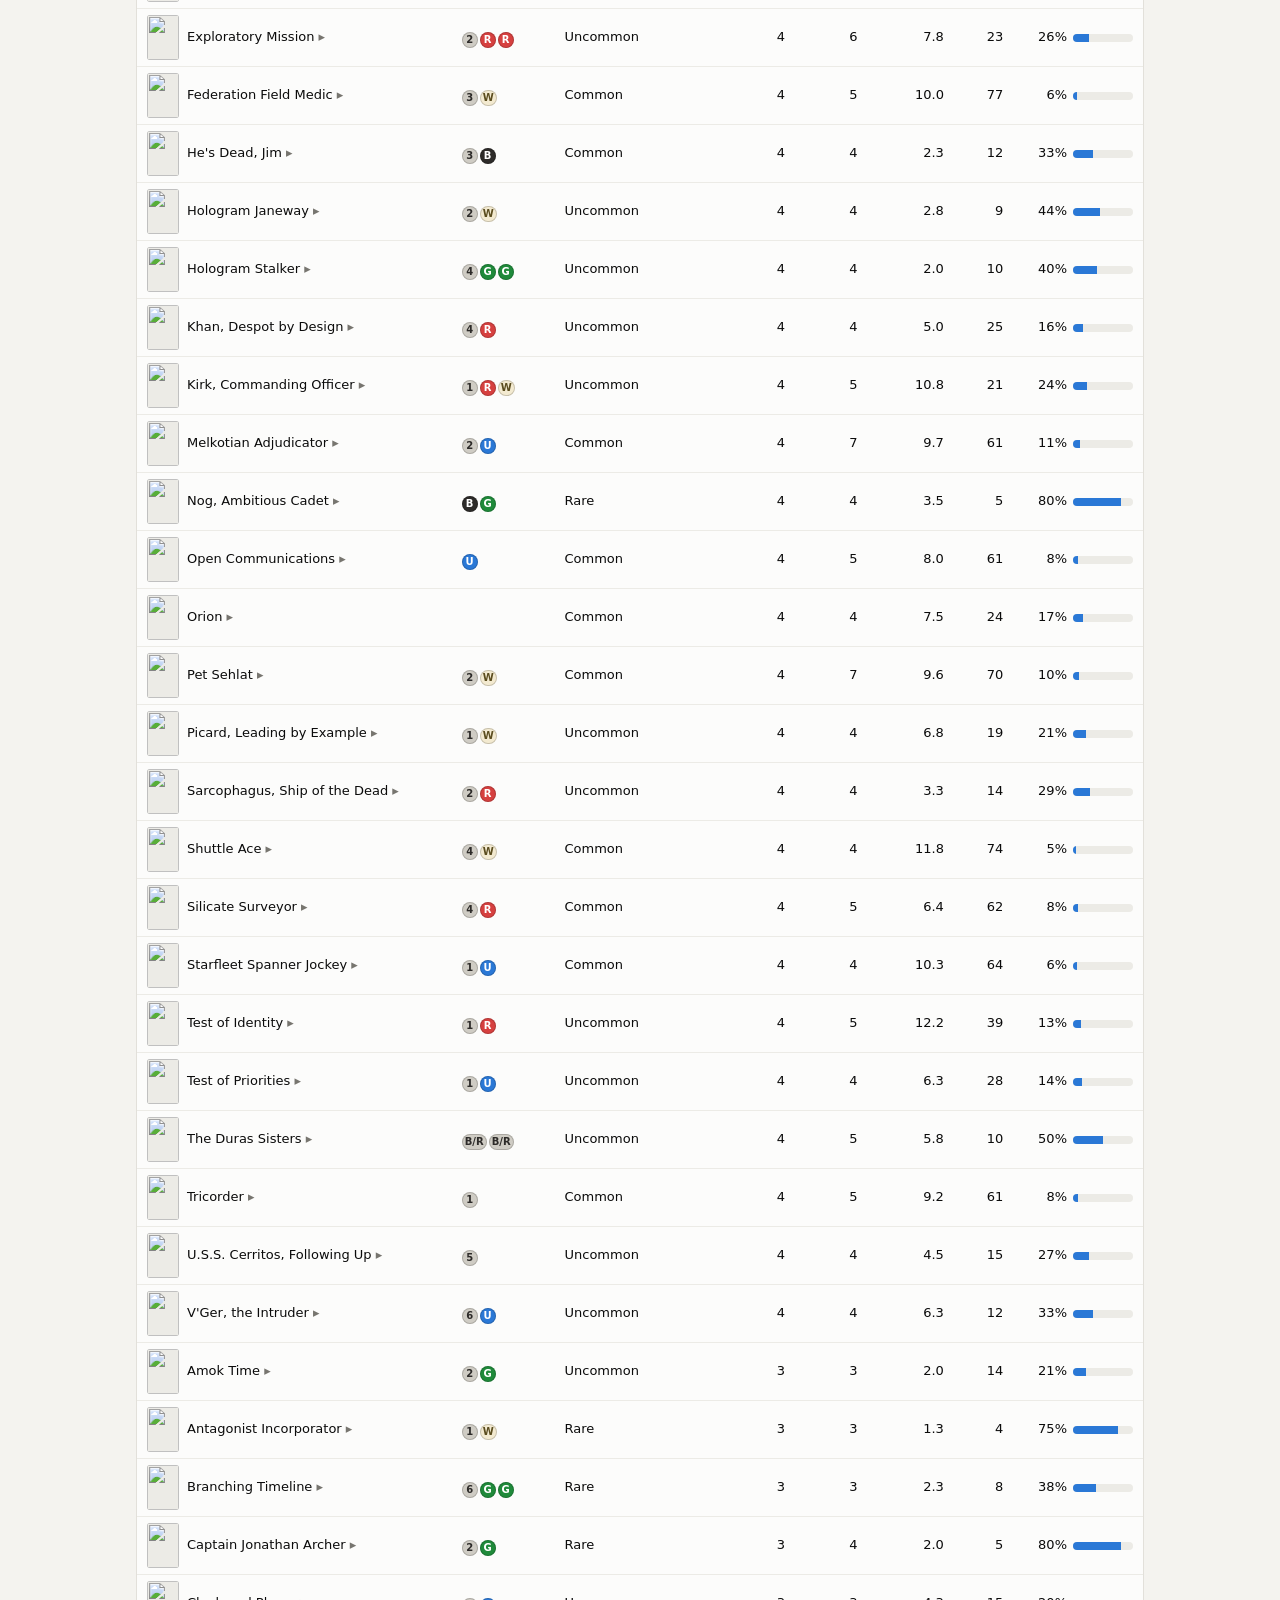
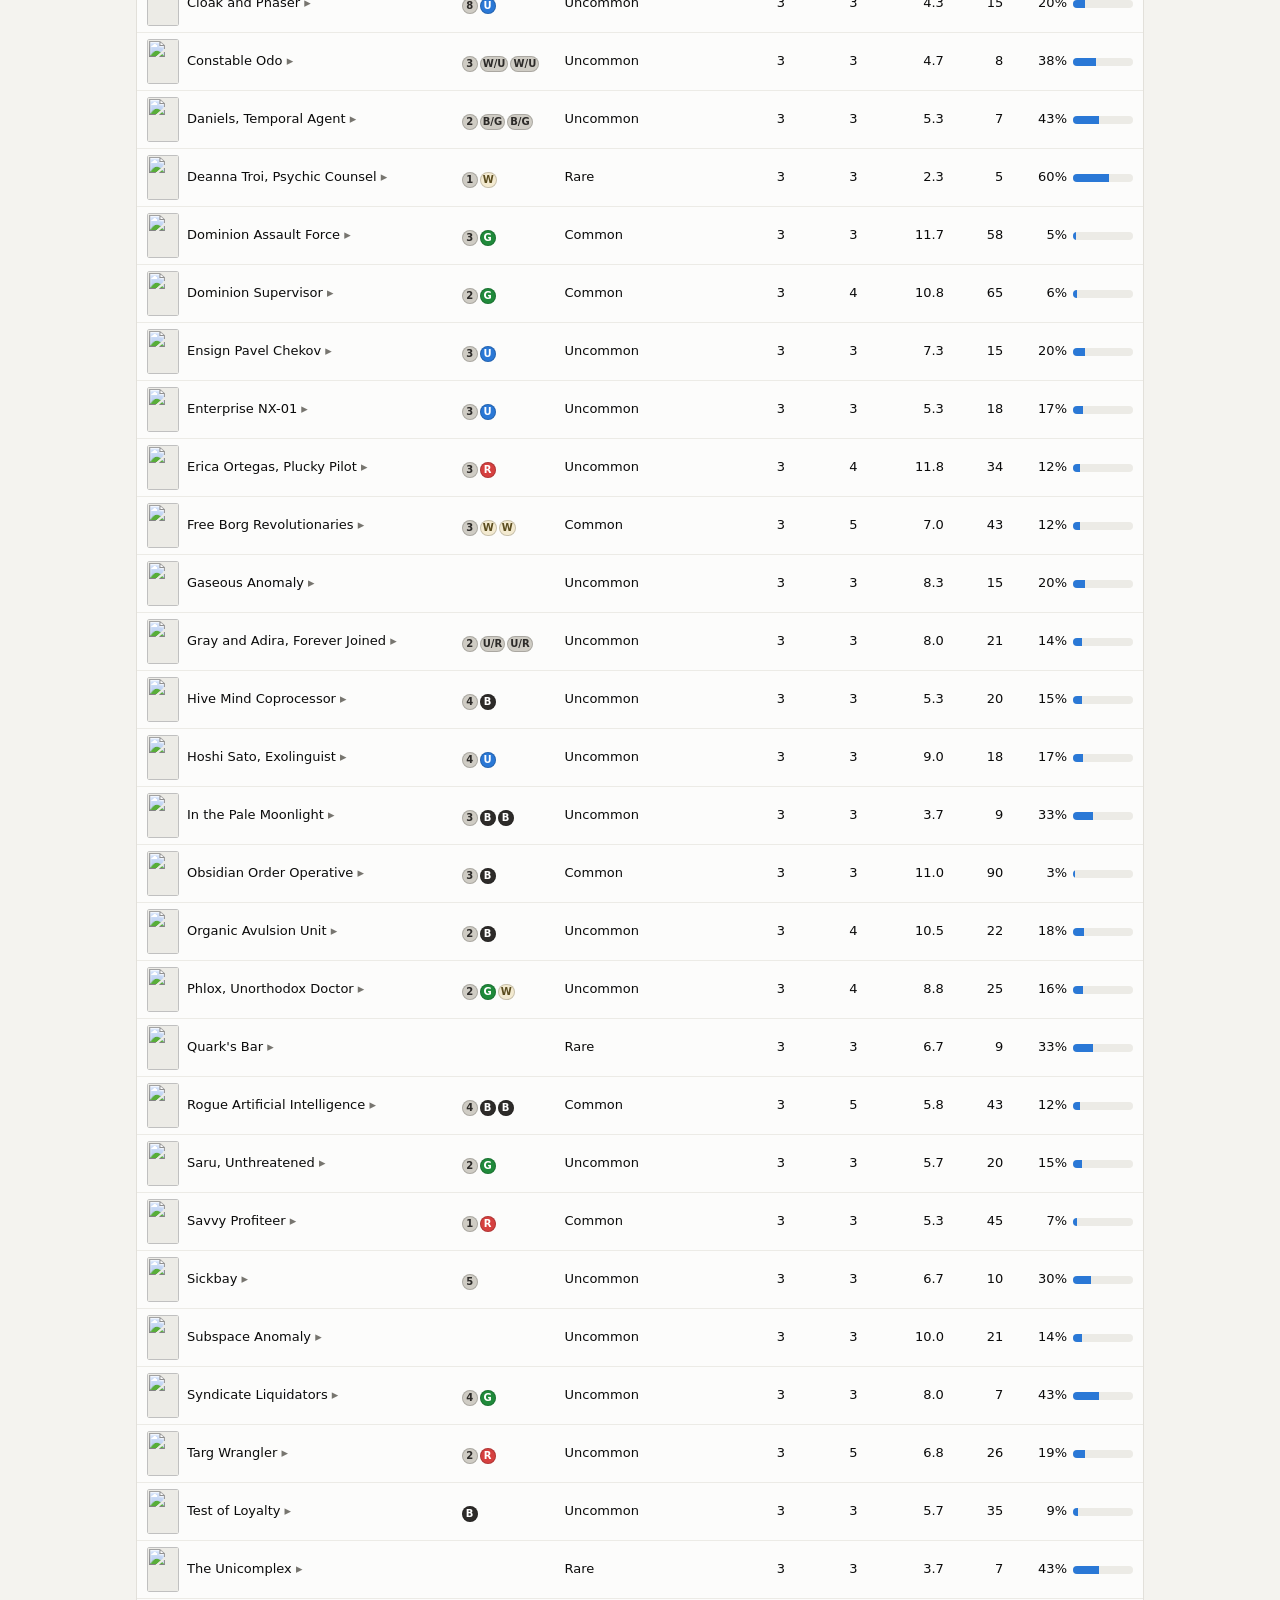
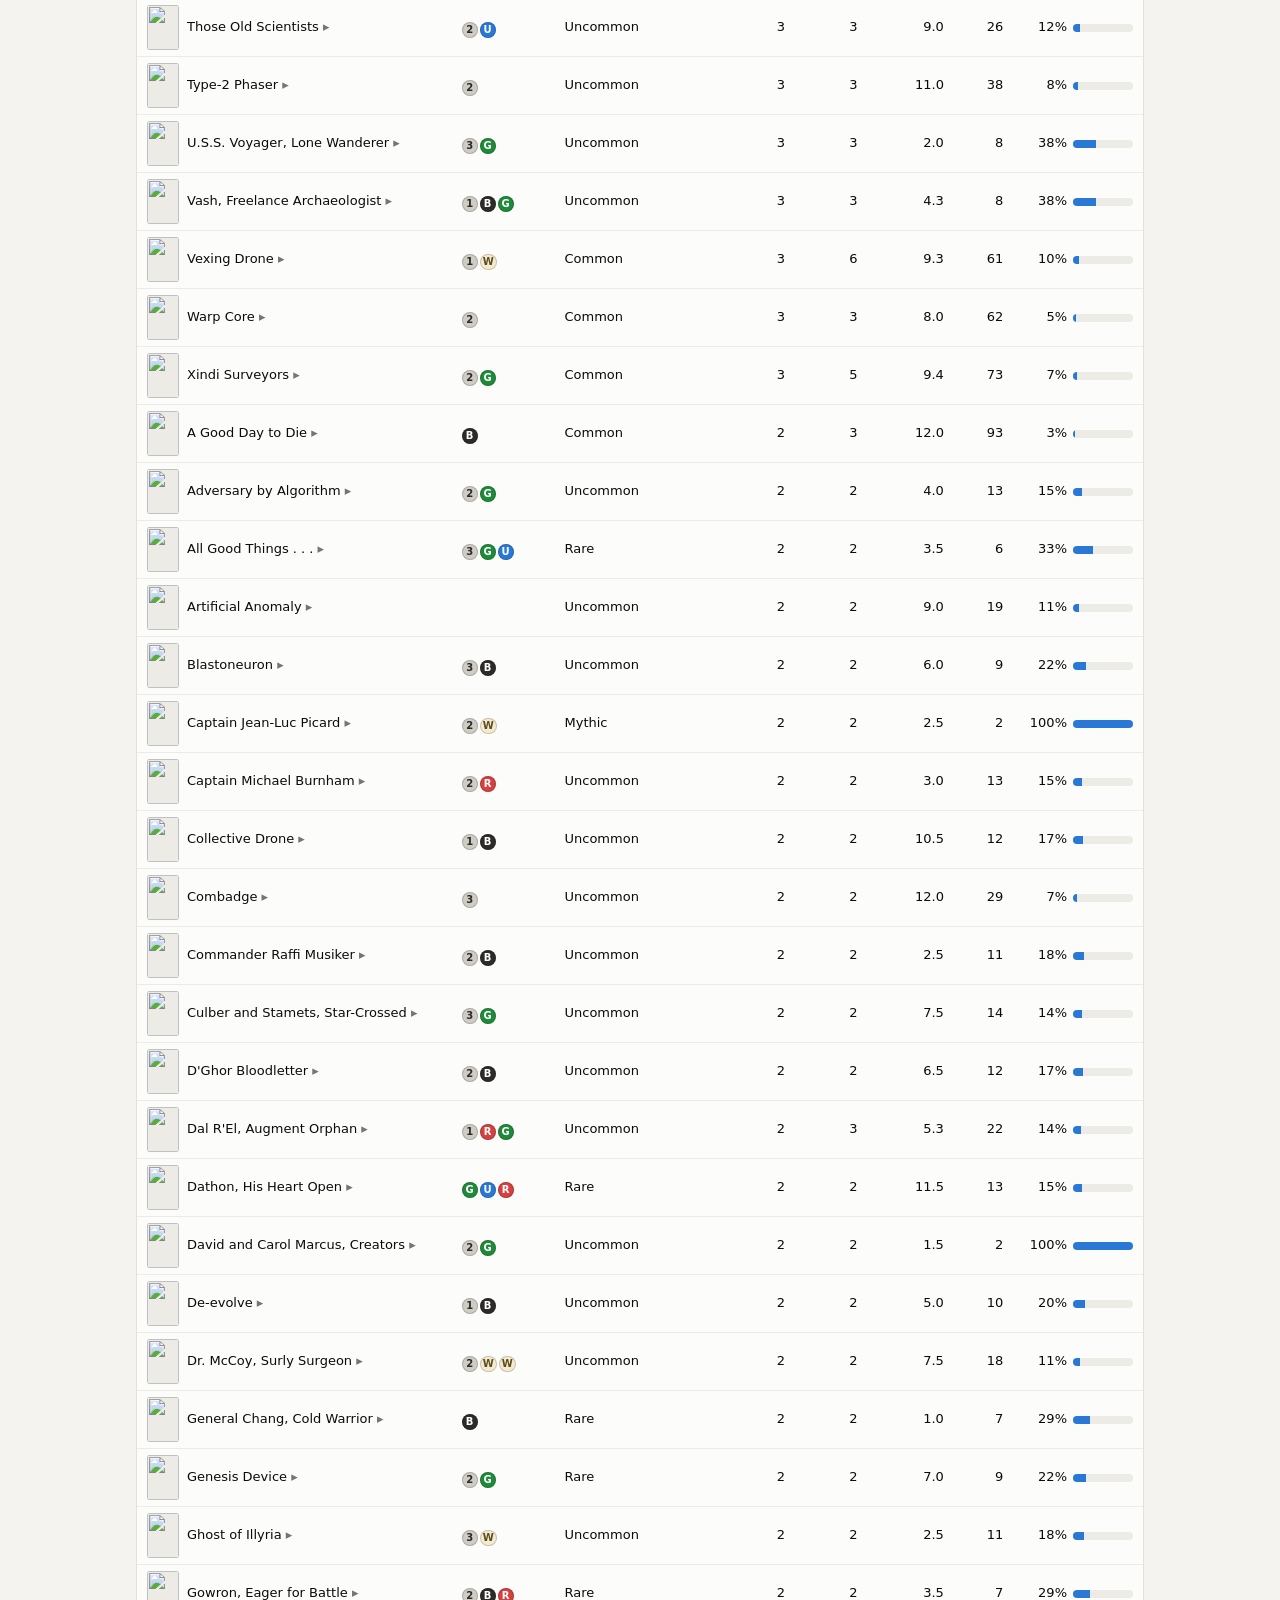
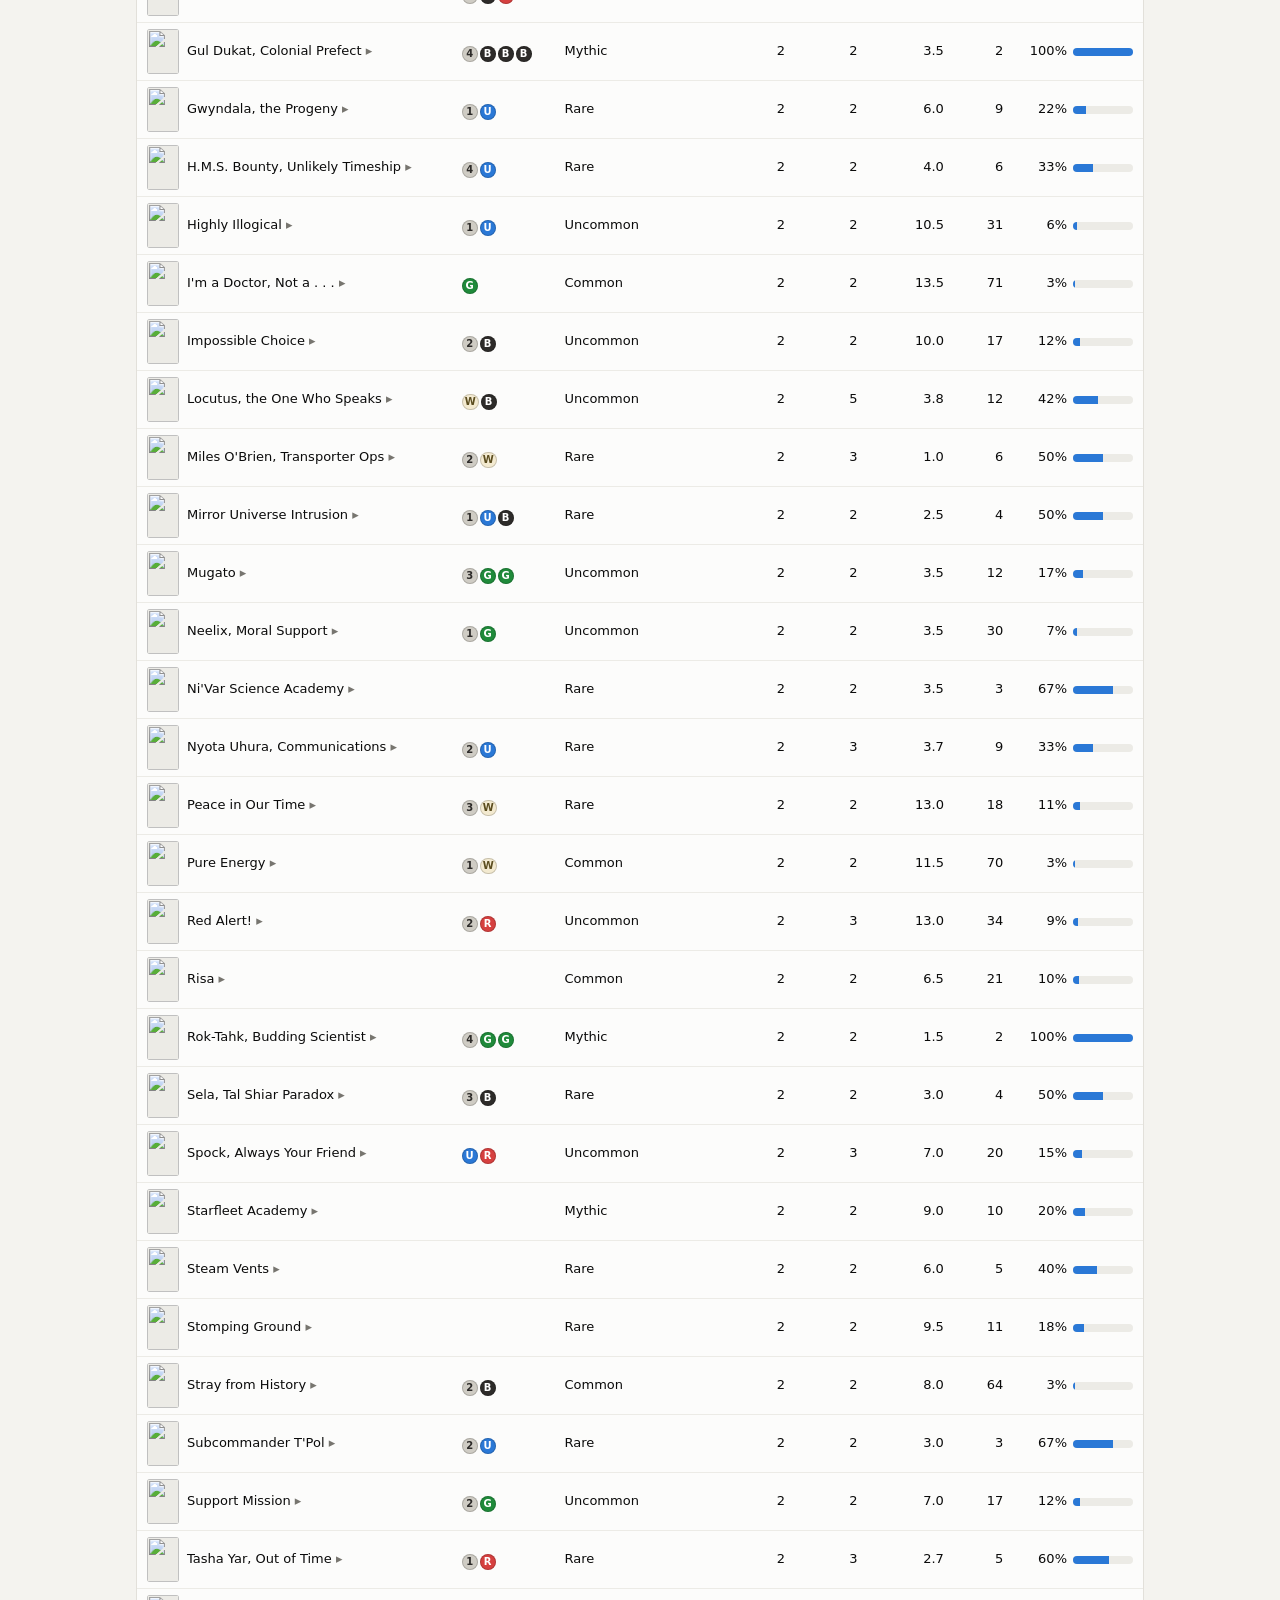
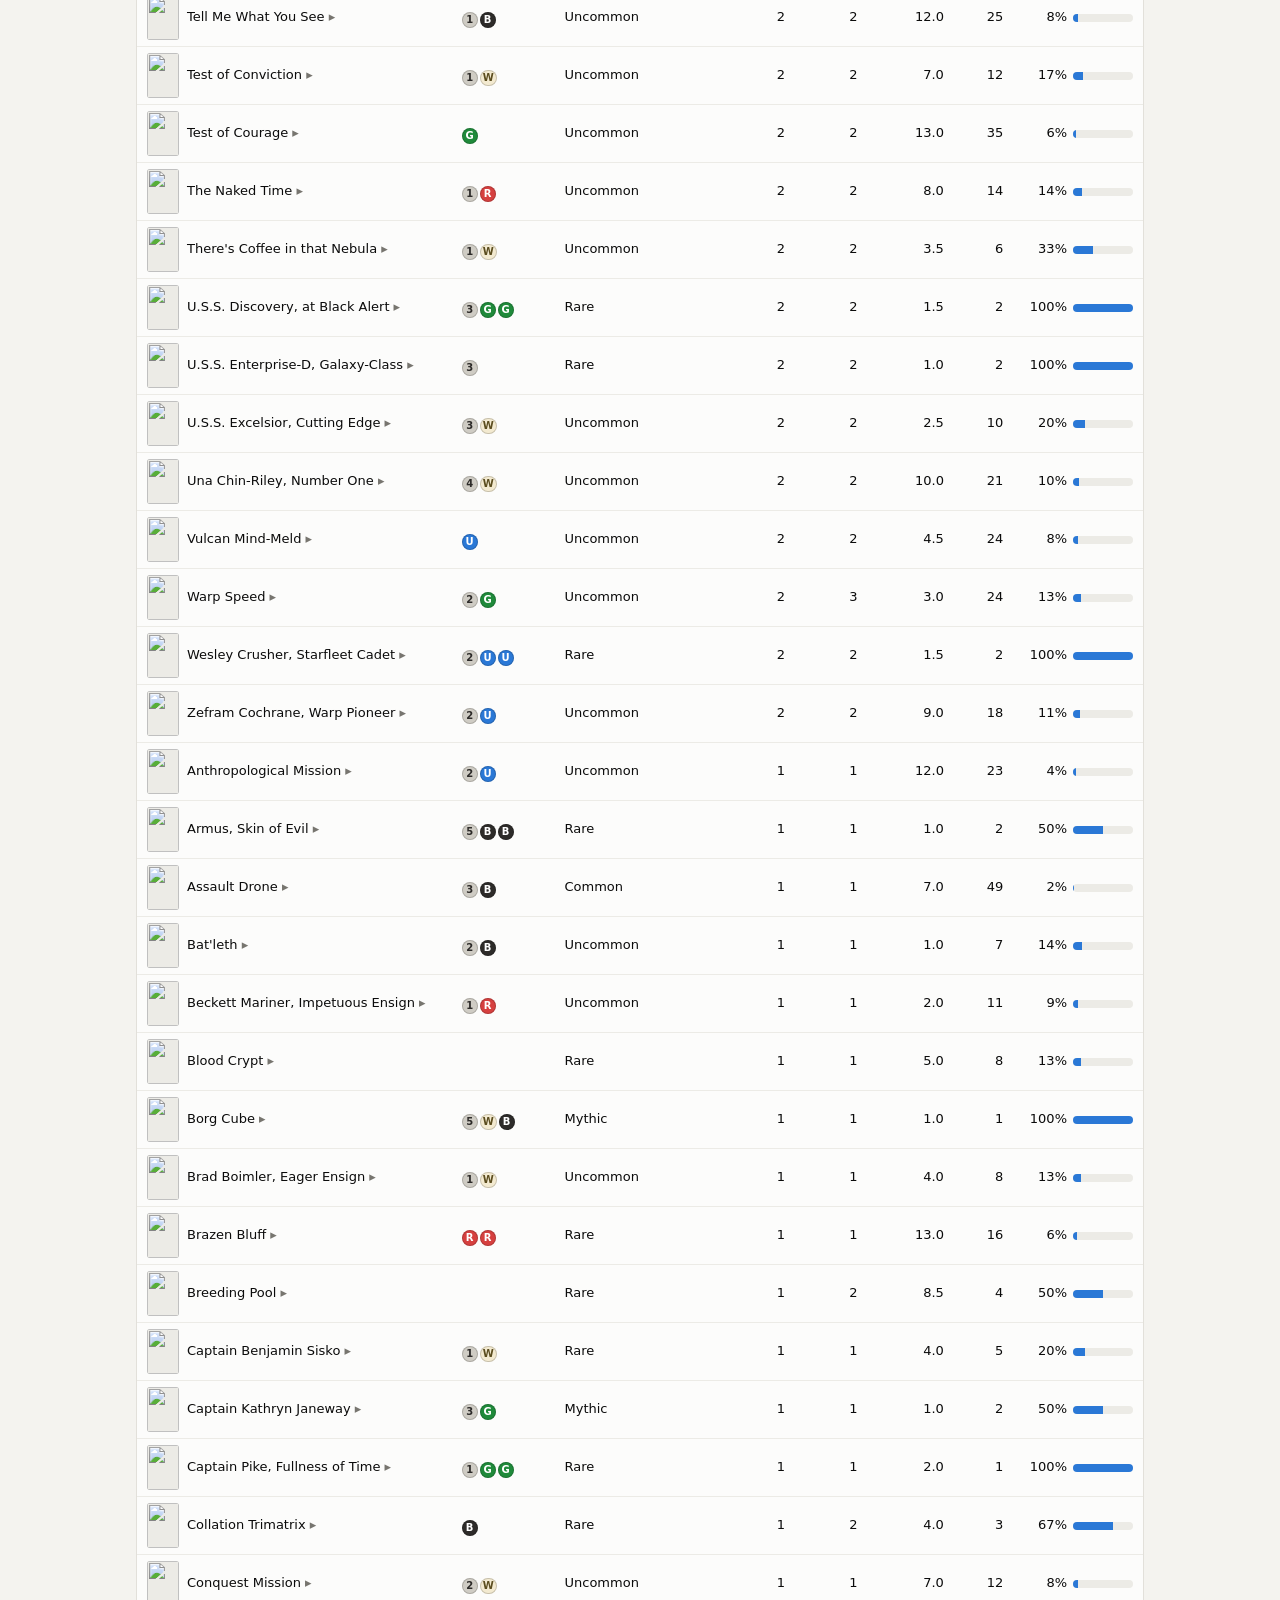
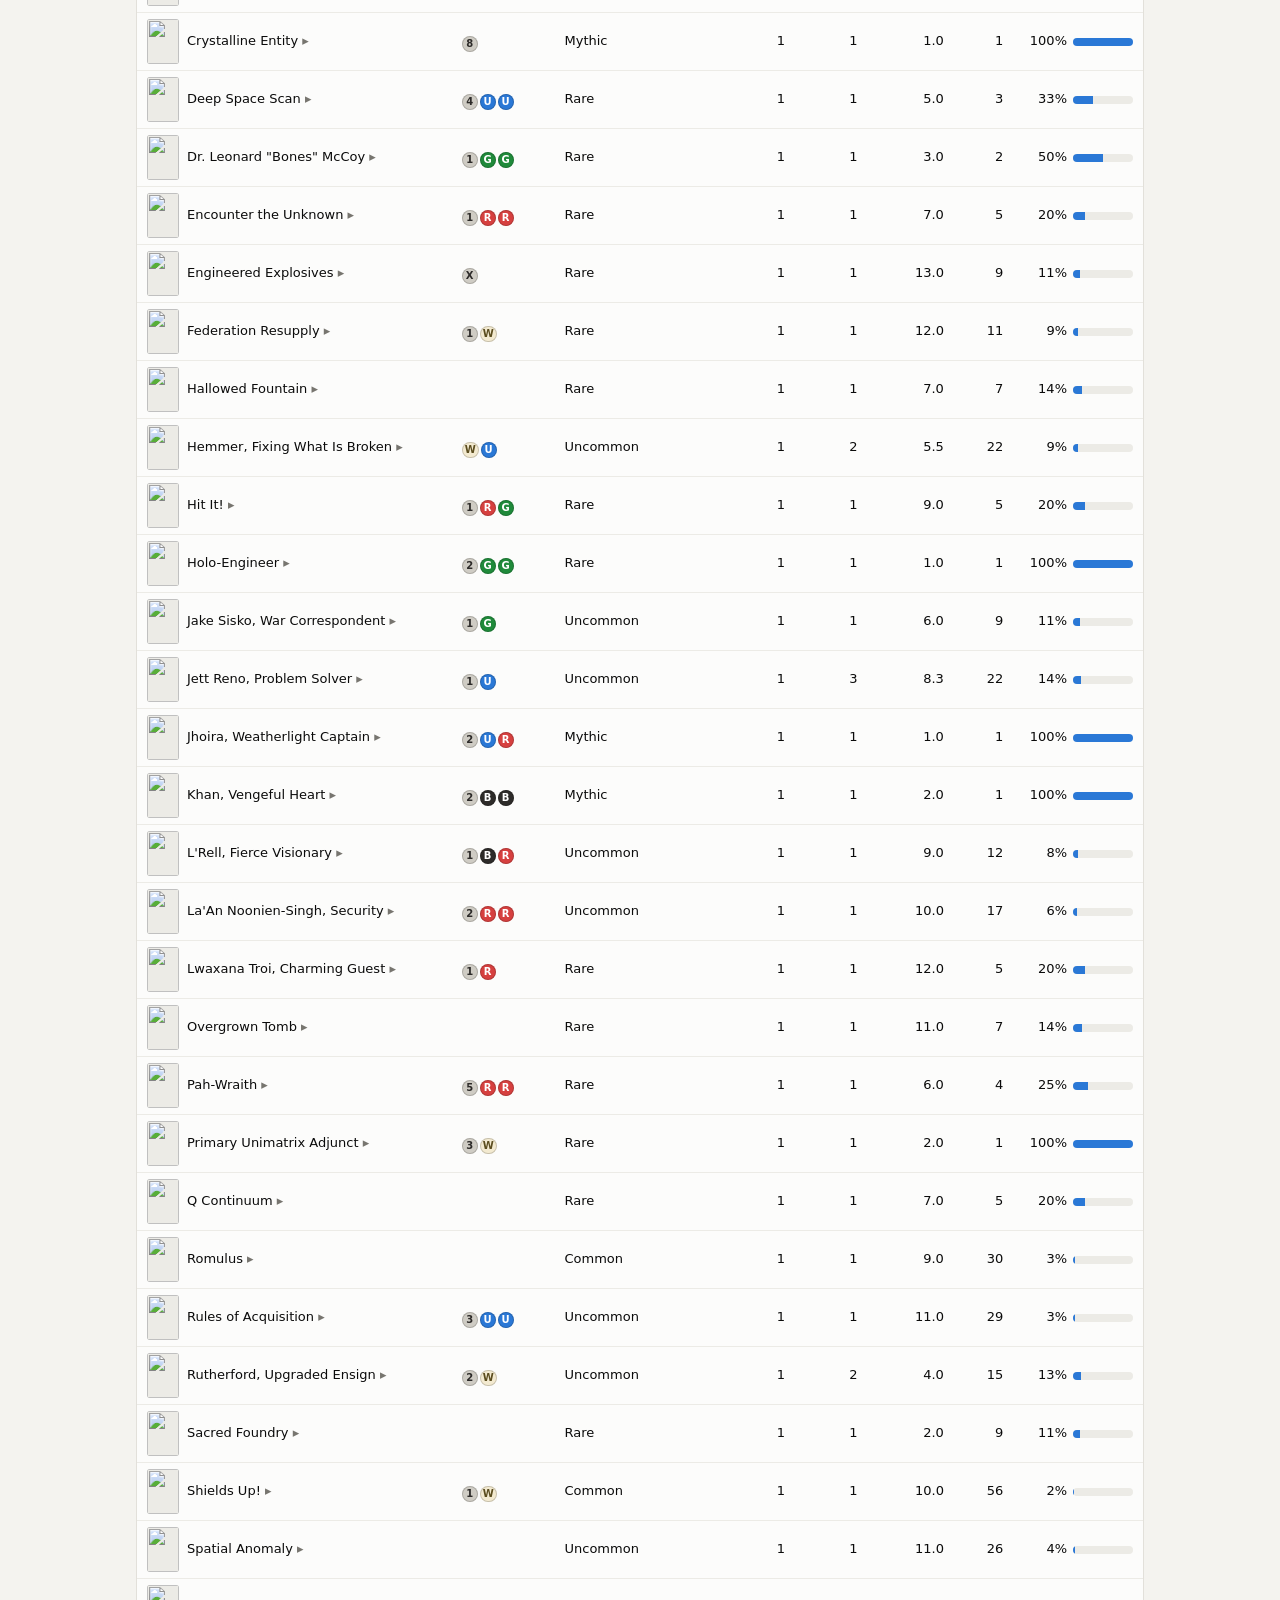
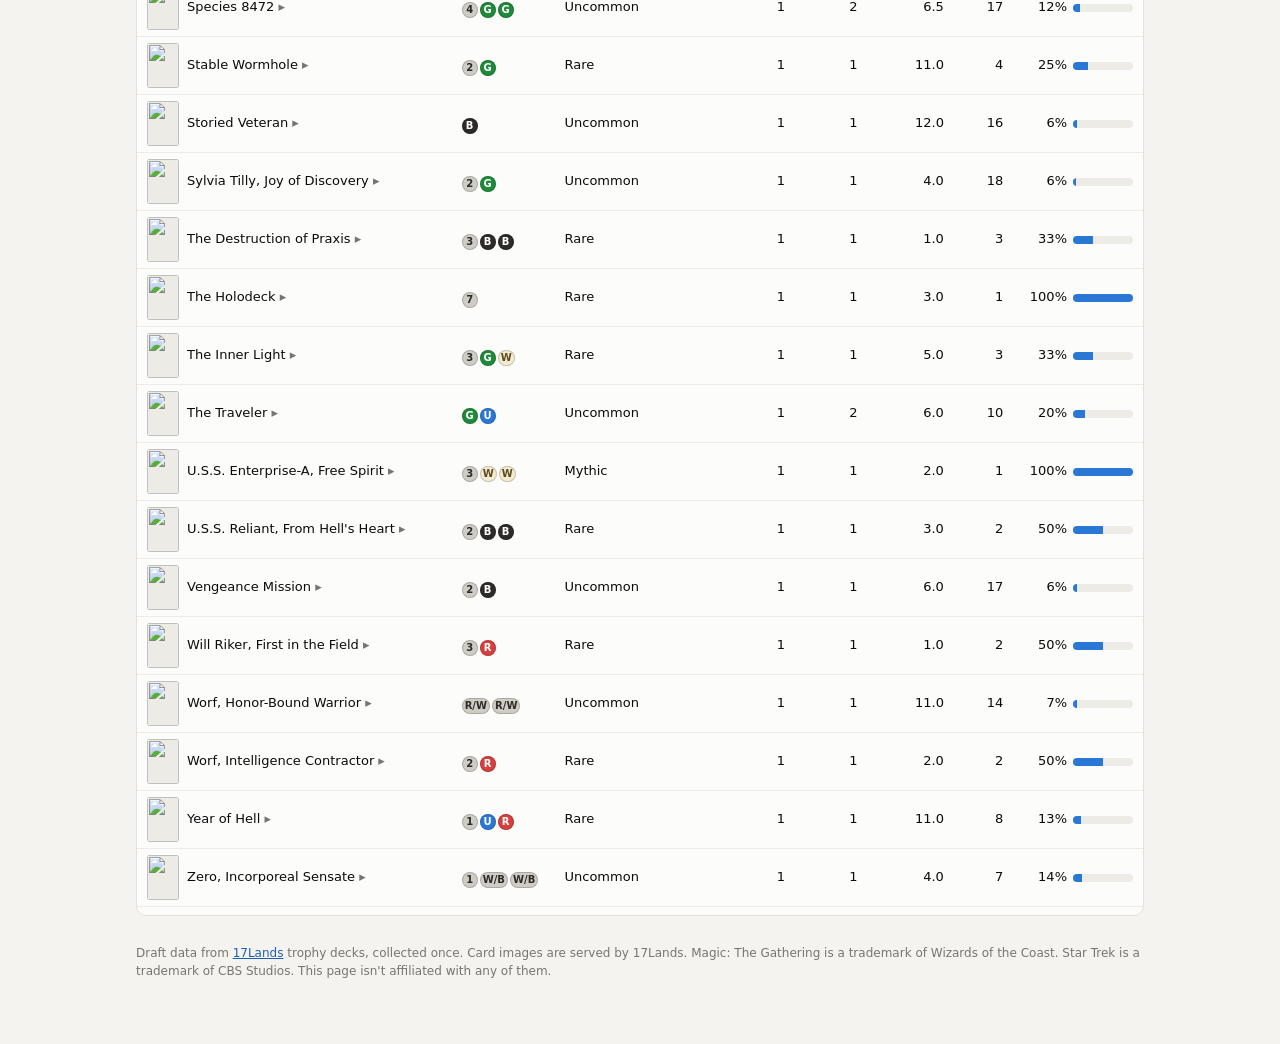
==== commit 42084ad5: "rarity filter, card expands" ====
--- a/docs/cards.html
+++ b/docs/cards.html
@@ -65,6 +65,20 @@
 .pip-W { background: var(--pip-W); color: var(--pip-W-ink); } .pip-U { background: var(--pip-U); color: var(--pip-U-ink); }
 .pip-B { background: var(--pip-B); color: var(--pip-B-ink); } .pip-R { background: var(--pip-R); color: var(--pip-R-ink); }
 .pip-G { background: var(--pip-G); color: var(--pip-G-ink); } .pip-C { background: var(--pip-C); color: var(--pip-C-ink); }
+tr.row { cursor: pointer; }
+tr.row.open td { background: var(--grid); border-bottom-color: transparent; }
+.name button { font: inherit; color: inherit; background: none; border: 0; padding: 0; text-align: left; cursor: pointer; white-space: normal; min-width: 140px; }
+.name button::after { content: " ▸"; color: var(--text-muted); }
+.name button[aria-expanded="true"]::after { content: " ▾"; }
+.name button:focus-visible { outline: 2px solid var(--series-1); outline-offset: 2px; }
+td.detail { background: var(--grid); white-space: normal; padding: 4px 10px 14px; }
+.detail-body { display: flex; gap: 16px; align-items: flex-start; flex-wrap: wrap; }
+.detail-body > img { width: 180px; border-radius: 9px; flex: none; }
+.detail-body h3 { font-size: 14px; margin: 0 0 8px; }
+.detail-body ul { list-style: none; margin: 0; padding: 0; display: grid; gap: 6px; }
+.detail-body li { display: flex; flex-wrap: wrap; gap: 4px 10px; align-items: center; background: var(--surface-1); border: 1px solid var(--border); border-radius: 8px; padding: 6px 10px; }
+.detail-body .muted { color: var(--text-muted); }
+.pip.lc { min-width: 13px; height: 13px; font-size: 8px; opacity: .8; }
 #preview { position: fixed; pointer-events: none; z-index: 10; width: 220px; border-radius: 10px; box-shadow: 0 8px 24px rgba(0,0,0,.35); display: none; }
 .empty { color: var(--text-muted); padding: 12px; }
 footer { margin-top: 28px; color: var(--text-muted); font-size: 12px; }
@@ -74,7 +88,7 @@
 <div class="wrap">
   <p><a href="./">← Back to the trophy stats</a> · <a href="follow.html">Follow a trophy draft</a></p>
   <h1>Cards trophy drafters took</h1>
-  <p class="sub">Every card picked in the Premier Draft trophy drafts we have pick data for, ranked by how many of those drafters took it.</p>
+  <p class="sub">Every card picked in the Premier Draft trophy drafts we have pick data for, ranked by how many of those drafters took it. Rarity is from <a href="https://scryfall.com" target="_blank" rel="noopener">Scryfall</a>.</p>
   <div class="note">
     <strong>Picked, not played.</strong> 17Lands only shares decklists with subscribers, so this counts the cards each trophy drafter <em>drafted</em>. Some will have sat in the sideboard.
     Rare cards show up less often simply because there are fewer of them, so look at <em>take rate</em> to see how highly drafters rated a card when they had the chance. The sample is small (<span id="n">–</span> drafts), so treat it as directional.
@@ -92,6 +106,13 @@
       <button type="button" data-c="M" aria-pressed="false" title="Multicolour">Multi</button>
       <button type="button" data-c="C" aria-pressed="false" title="Colourless">C</button>
     </div>
+    <div class="seg" role="group" aria-label="Rarity" id="rarities">
+      <button type="button" data-r="" aria-pressed="true">Any rarity</button>
+      <button type="button" data-r="common" aria-pressed="false">Common</button>
+      <button type="button" data-r="uncommon" aria-pressed="false">Uncommon</button>
+      <button type="button" data-r="rare" aria-pressed="false">Rare</button>
+      <button type="button" data-r="mythic" aria-pressed="false">Mythic</button>
+    </div>
     <span class="meta" id="count"></span>
   </div>
 
@@ -101,13 +122,14 @@
         <thead><tr>
           <th>Card</th>
           <th>Cost</th>
+          <th>Rarity</th>
           <th class="num" data-k="drafts" title="Trophy drafters who took at least one copy"><button type="button">Trophy drafts</button></th>
           <th class="num" data-k="copies" title="Total copies taken across trophy drafts"><button type="button">Copies</button></th>
           <th class="num" data-k="avgPick" title="Average pick within the pack when taken (1 = first pick)"><button type="button">Avg pick</button></th>
           <th class="num" data-k="seen" title="Times the card was in a pack a trophy drafter picked from"><button type="button">Seen</button></th>
           <th class="num" data-k="takeRate" title="Copies taken ÷ times seen"><button type="button">Take rate</button></th>
         </tr></thead>
-        <tbody id="rows"><tr><td colspan="7" class="empty">Loading…</td></tr></tbody>
+        <tbody id="rows"><tr><td colspan="8" class="empty">Loading…</td></tr></tbody>
       </table>
     </div>
   </section>
@@ -130,27 +152,48 @@
   // ponytail: colour from mana cost only, so lands and colour-in-text-only cards count as colourless
   const colours = (cost) => [...new Set(symbols(cost).join("").match(/[WUBRG]/g) || [])];
 
+  const deckPips = (code) => '<span class="pips" aria-hidden="true">' + [...code].map((c) => {
+    const up = c.toUpperCase();
+    return '<span class="pip pip-' + up + (c !== up ? " lc" : "") + '">' + up + "</span>";
+  }).join("") + "</span>";
+
   const BASICS = new Set(["Plains", "Island", "Swamp", "Mountain", "Forest", "Wastes"]);
-  let rows = [], sortKey = "drafts", sortDir = -1, colour = "", q = "";
+  let data, open = null, rows = [], sortKey = "drafts", sortDir = -1, colour = "", rarity = "", q = "";
 
   function build(data) {
-    const stats = data.cards.map((c) => ({ ...c, cols: colours(c.cost), drafts: 0, copies: 0, pickSum: 0, seen: 0 }));
-    for (const d of data.drafts) {
+    const stats = data.cards.map((c, i) => ({ ...c, idx: i, cols: colours(c.cost), drafts: 0, copies: 0, pickSum: 0, seen: 0, by: new Map() }));
+    data.drafts.forEach((d, k) => {
       const took = new Set();
       for (const p of d.picks) {
         for (const c of new Set(p.available)) stats[c].seen++;
         const s = stats[p.picked];
         s.copies++; s.pickSum += p.pick + 1; took.add(p.picked);
+        if (!s.by.has(k)) s.by.set(k, []);
+        s.by.get(k).push("P" + (p.pack + 1) + "p" + (p.pick + 1));
       }
       took.forEach((c) => stats[c].drafts++);
-    }
+    });
     // basics only get taken as last picks, so they would just be noise at the top
     return stats.filter((s) => s.copies && !BASICS.has(s.name)).map((s) => ({ ...s, avgPick: s.pickSum / s.copies, takeRate: s.copies / s.seen }));
   }
 
+  function detail(r) {
+    const items = [...r.by].map(([k, picks]) => {
+      const d = data.drafts[k];
+      return "<li>" + deckPips(d.colors) + " <strong>" + esc(d.record) + "</strong>" +
+        (d.start_rank ? ' <span class="muted">' + esc(d.start_rank) + "</span>" : "") +
+        "<span>Taken " + esc(picks.join(", ")) + "</span>" +
+        '<a href="follow.html?d=' + k + '">Follow this draft →</a></li>';
+    }).join("");
+    return '<tr><td colspan="8" class="detail"><div class="detail-body"><img src="' + esc(r.img) + '" alt="' + esc(r.name) + '">' +
+      "<div><h3>Trophy drafts that took it (" + r.drafts + ")</h3><ul>" + items + "</ul>" +
+      '<p class="muted" style="font-size:12px;margin:8px 0 0">Drafted, not necessarily played. 17Lands keeps decklists for subscribers.</p></div></div></td></tr>';
+  }
+
   function render() {
     const shown = rows.filter((r) => (!q || r.name.toLowerCase().includes(q)) &&
-      (!colour || (colour === "M" ? r.cols.length > 1 : colour === "C" ? !r.cols.length : r.cols.includes(colour))));
+      (!colour || (colour === "M" ? r.cols.length > 1 : colour === "C" ? !r.cols.length : r.cols.includes(colour))) &&
+      (!rarity || r.rarity === rarity));
     shown.sort((a, b) => (a[sortKey] - b[sortKey]) * sortDir || b.drafts - a.drafts || a.name.localeCompare(b.name));
     document.querySelectorAll("th[data-k]").forEach((th) => {
       if (th.dataset.k === sortKey) th.setAttribute("aria-sort", sortDir < 0 ? "descending" : "ascending");
@@ -158,14 +201,17 @@
     });
     $("count").textContent = shown.length + " of " + rows.length + " cards";
     $("rows").innerHTML = shown.length ? shown.map((r) =>
-      '<tr><td><div class="name"><img src="' + esc(r.img) + '" alt="" loading="lazy" data-img="' + esc(r.img) + '"><span>' + esc(r.name) + "</span></div></td>" +
+      '<tr class="row' + (open === r.idx ? " open" : "") + '" data-i="' + r.idx + '"><td><div class="name"><img src="' + esc(r.img) + '" alt="" loading="lazy" data-img="' + esc(r.img) + '">' +
+      '<button type="button" aria-expanded="' + (open === r.idx) + '">' + esc(r.name) + "</button></div></td>" +
       "<td>" + costHtml(r.cost) + "</td>" +
+      '<td style="text-transform:capitalize">' + esc(r.rarity || "–") + "</td>" +
       '<td class="num">' + r.drafts + "</td>" +
       '<td class="num">' + r.copies + "</td>" +
       '<td class="num">' + r.avgPick.toFixed(1) + "</td>" +
       '<td class="num">' + r.seen + "</td>" +
-      '<td class="num">' + Math.round(r.takeRate * 100) + '%<span class="meter" aria-hidden="true"><i style="width:' + r.takeRate * 100 + '%"></i></span></td></tr>'
-    ).join("") : '<tr><td colspan="7" class="empty">No cards match.</td></tr>';
+      '<td class="num">' + Math.round(r.takeRate * 100) + '%<span class="meter" aria-hidden="true"><i style="width:' + r.takeRate * 100 + '%"></i></span></td></tr>' +
+      (open === r.idx ? detail(r) : "")
+    ).join("") : '<tr><td colspan="8" class="empty">No cards match.</td></tr>';
   }
 
   document.querySelectorAll("th[data-k] button").forEach((b) => b.addEventListener("click", () => {
@@ -175,19 +221,28 @@
     sortKey = k;
     render();
   }));
+  $("rows").addEventListener("click", (e) => {
+    const tr = e.target.closest("tr.row");
+    if (!tr || e.target.closest("a")) return;
+    const i = +tr.dataset.i;
+    open = open === i ? null : i;
+    render();
+    const btn = $("rows").querySelector('tr[data-i="' + i + '"] button');
+    if (btn) btn.focus();
+  });
   $("q").addEventListener("input", (e) => { q = e.target.value.trim().toLowerCase(); render(); });
-  $("colours").addEventListener("click", (e) => {
+  for (const id of ["colours", "rarities"]) $(id).addEventListener("click", (e) => {
     const b = e.target.closest("button");
     if (!b) return;
-    colour = b.dataset.c;
-    document.querySelectorAll("#colours button").forEach((x) => x.setAttribute("aria-pressed", x === b));
+    if (id === "colours") colour = b.dataset.c; else rarity = b.dataset.r;
+    $(id).querySelectorAll("button").forEach((x) => x.setAttribute("aria-pressed", x === b));
     render();
   });
 
   const preview = $("preview");
   $("rows").addEventListener("mouseover", (e) => {
     const img = e.target.closest("tr") && e.target.closest("tr").querySelector("img[data-img]");
-    if (!img) return;
+    if (!img || e.target.closest("tr").classList.contains("open")) { preview.style.display = "none"; return; }
     preview.src = img.dataset.img; preview.style.display = "block";
   });
   $("rows").addEventListener("mousemove", (e) => {
@@ -198,10 +253,11 @@
   $("rows").addEventListener("mouseleave", () => { preview.style.display = "none"; });
 
   fetch("data/drafts.json").then((r) => r.json()).then((d) => {
+    data = d;
     $("n").textContent = d.drafts.length;
     rows = build(d);
     render();
-  }).catch(() => { $("rows").innerHTML = '<tr><td colspan="7" class="empty">Could not load data/drafts.json.</td></tr>'; });
+  }).catch(() => { $("rows").innerHTML = '<tr><td colspan="8" class="empty">Could not load data/drafts.json.</td></tr>'; });
 })();
 </script>
 </body>
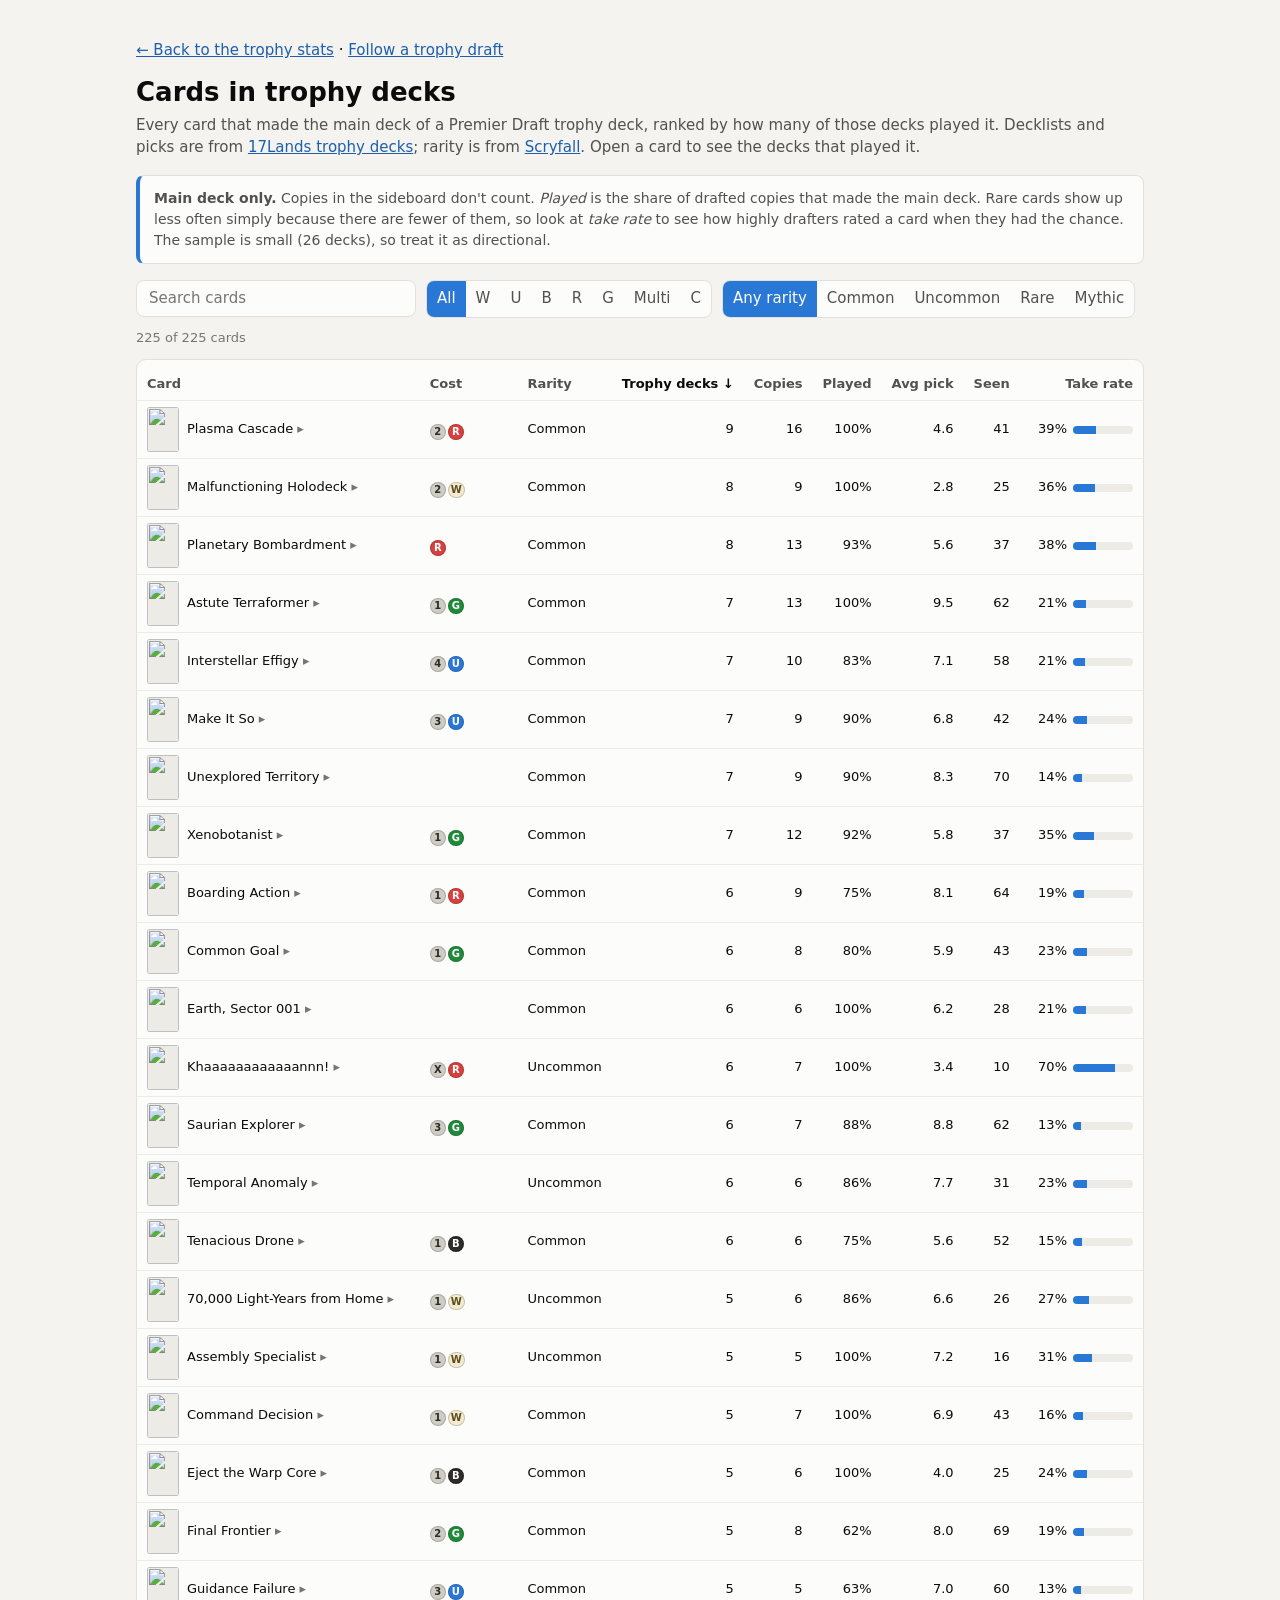
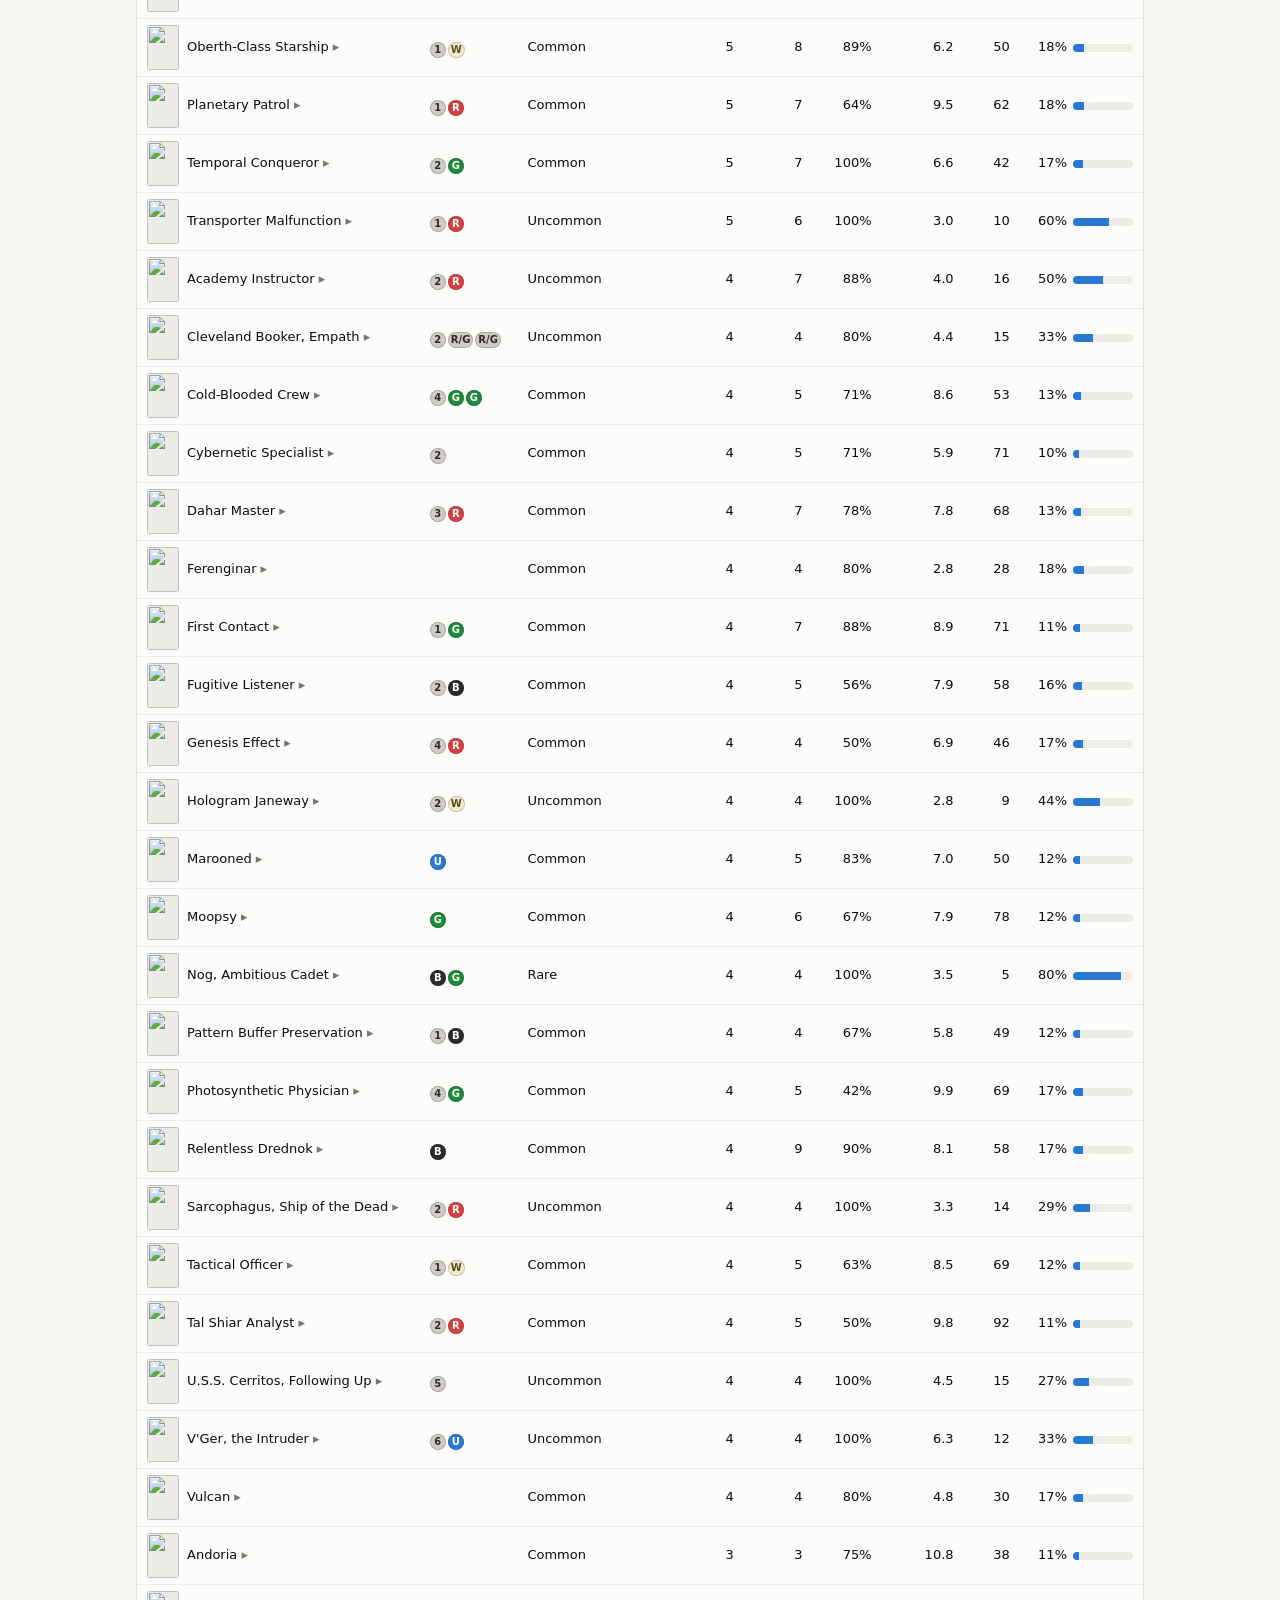
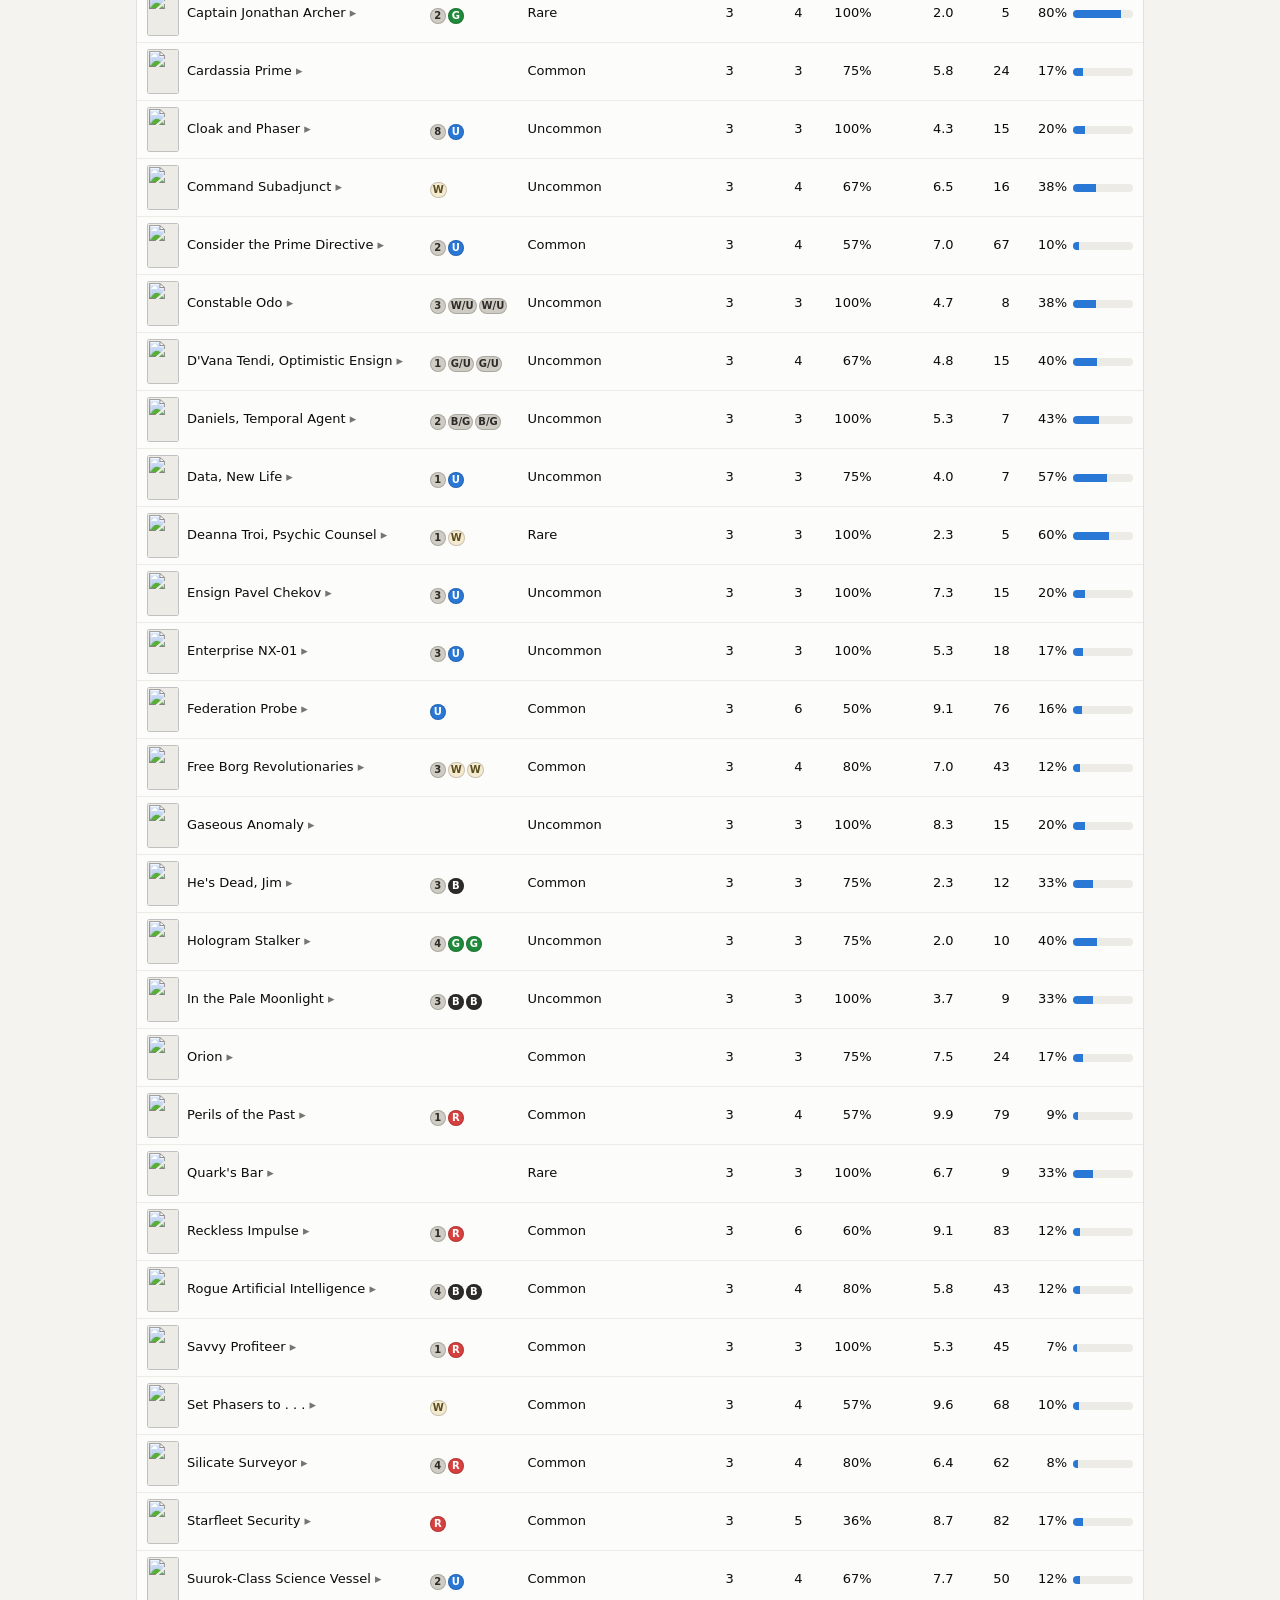
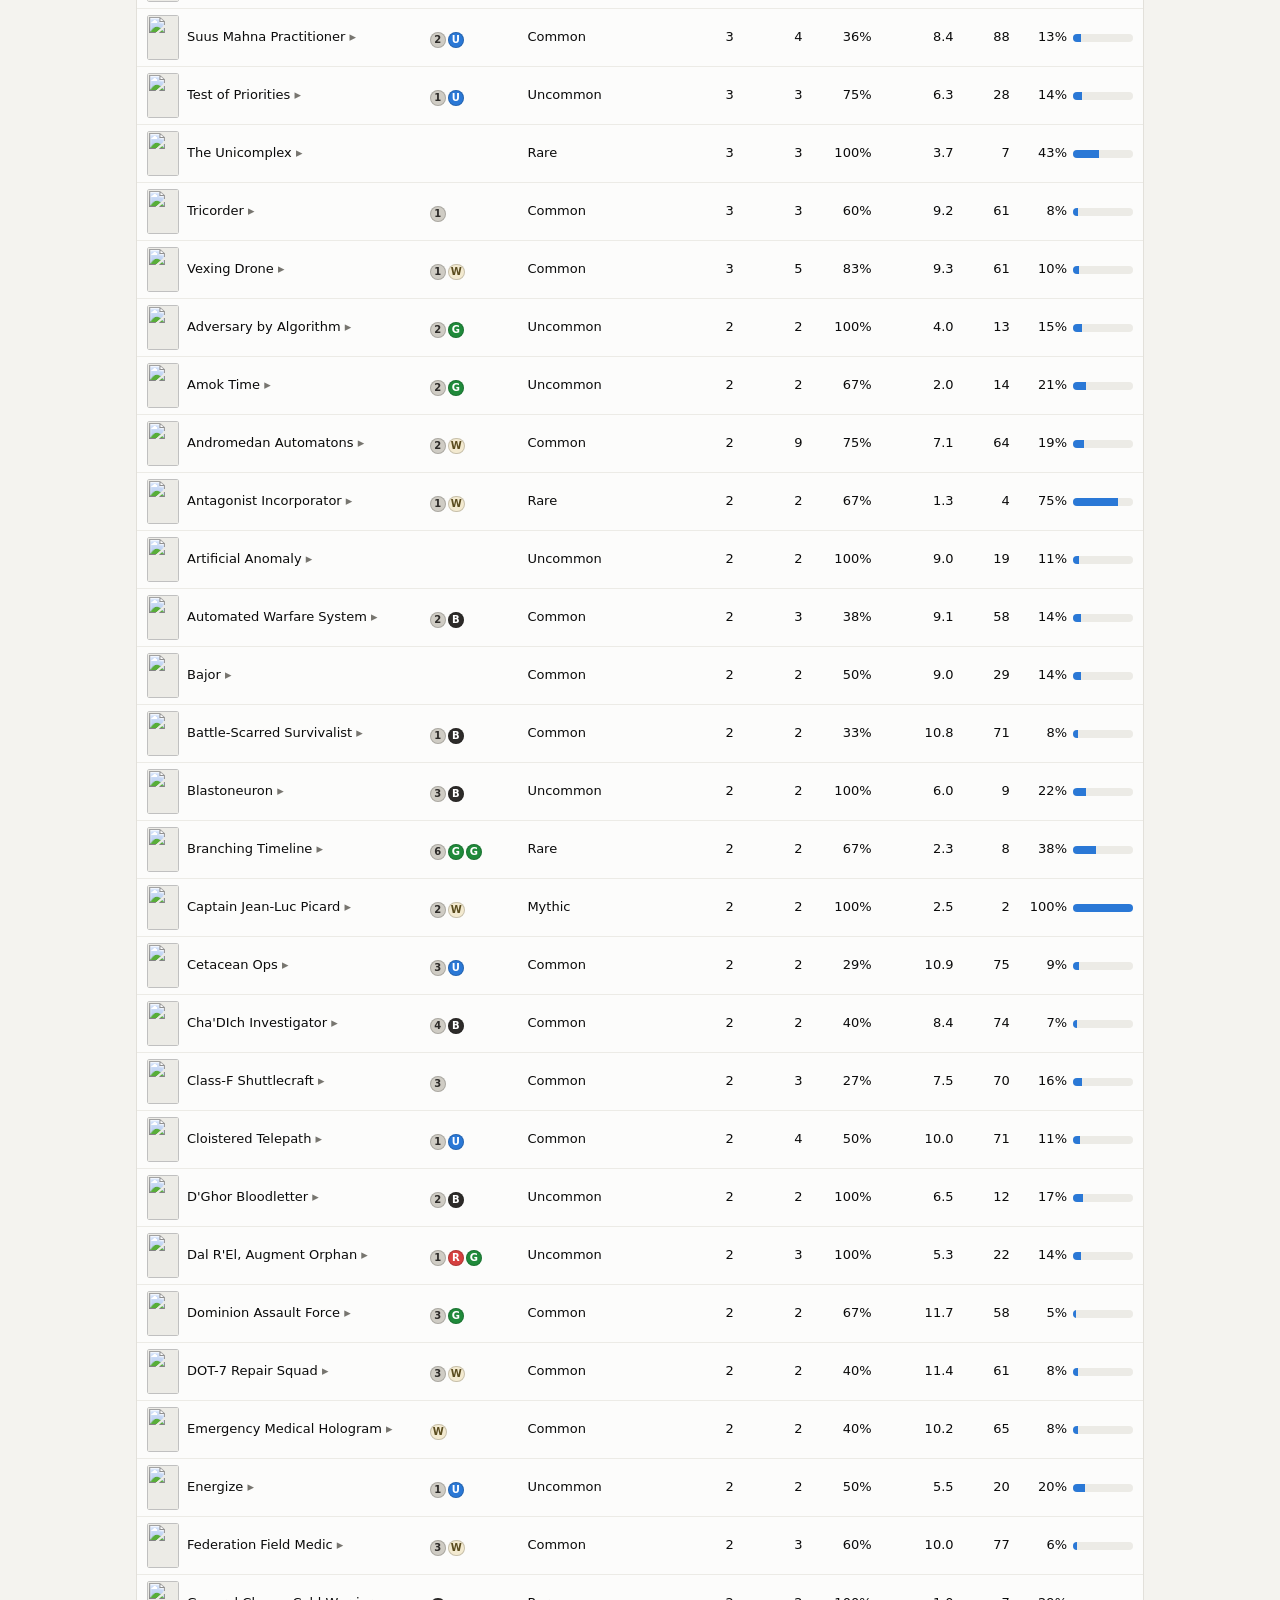
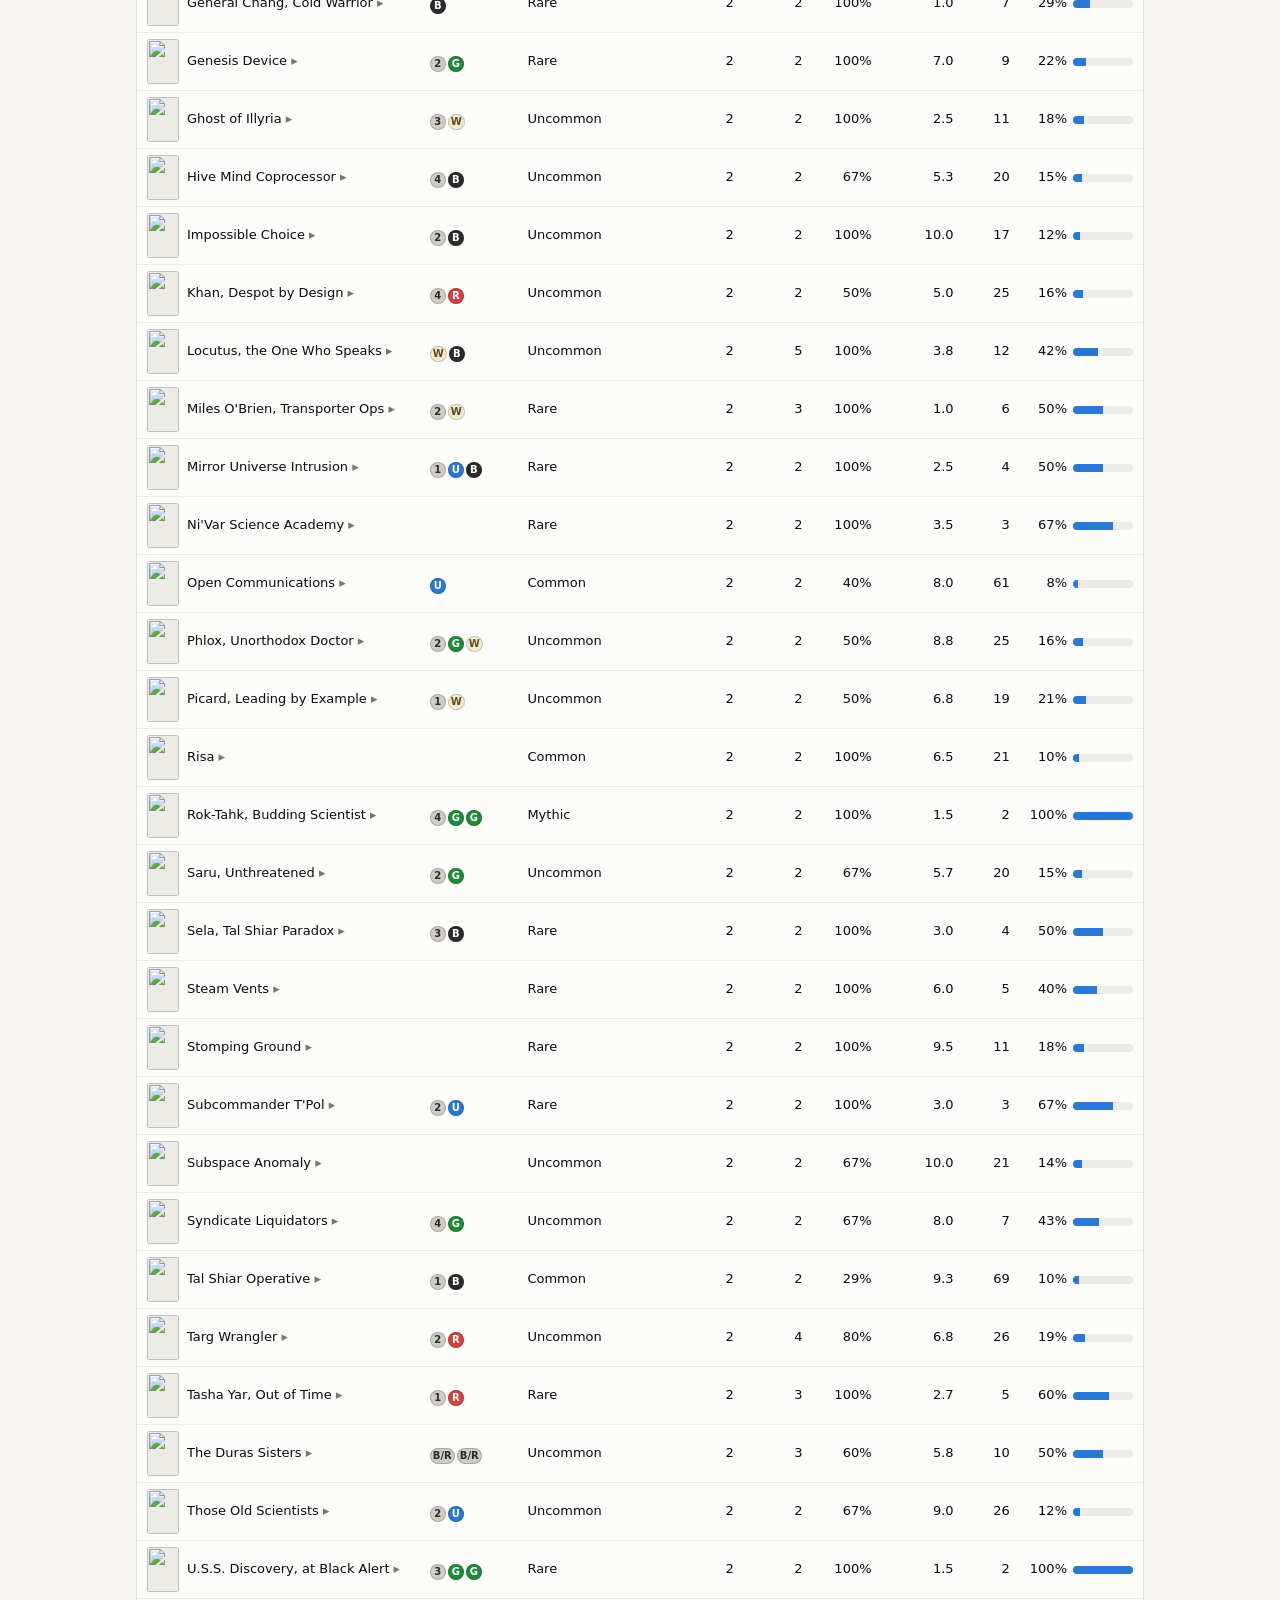
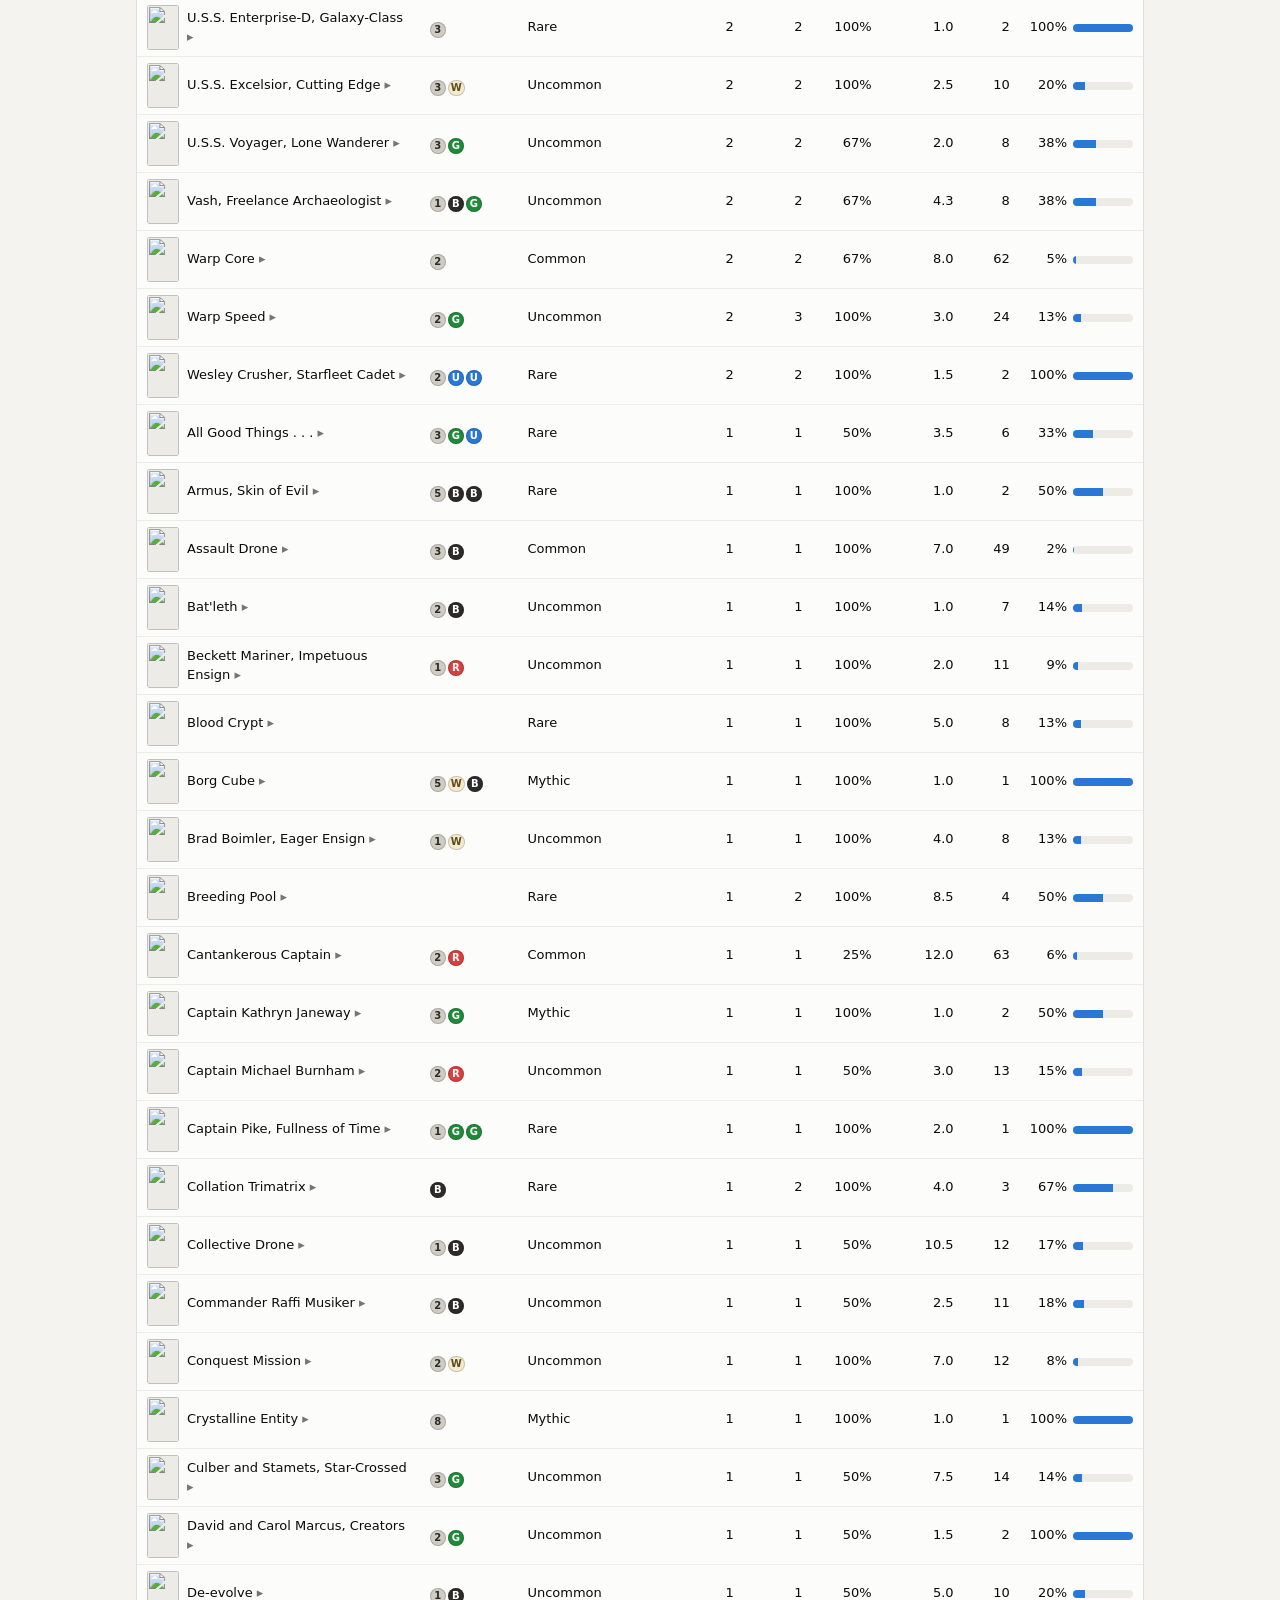
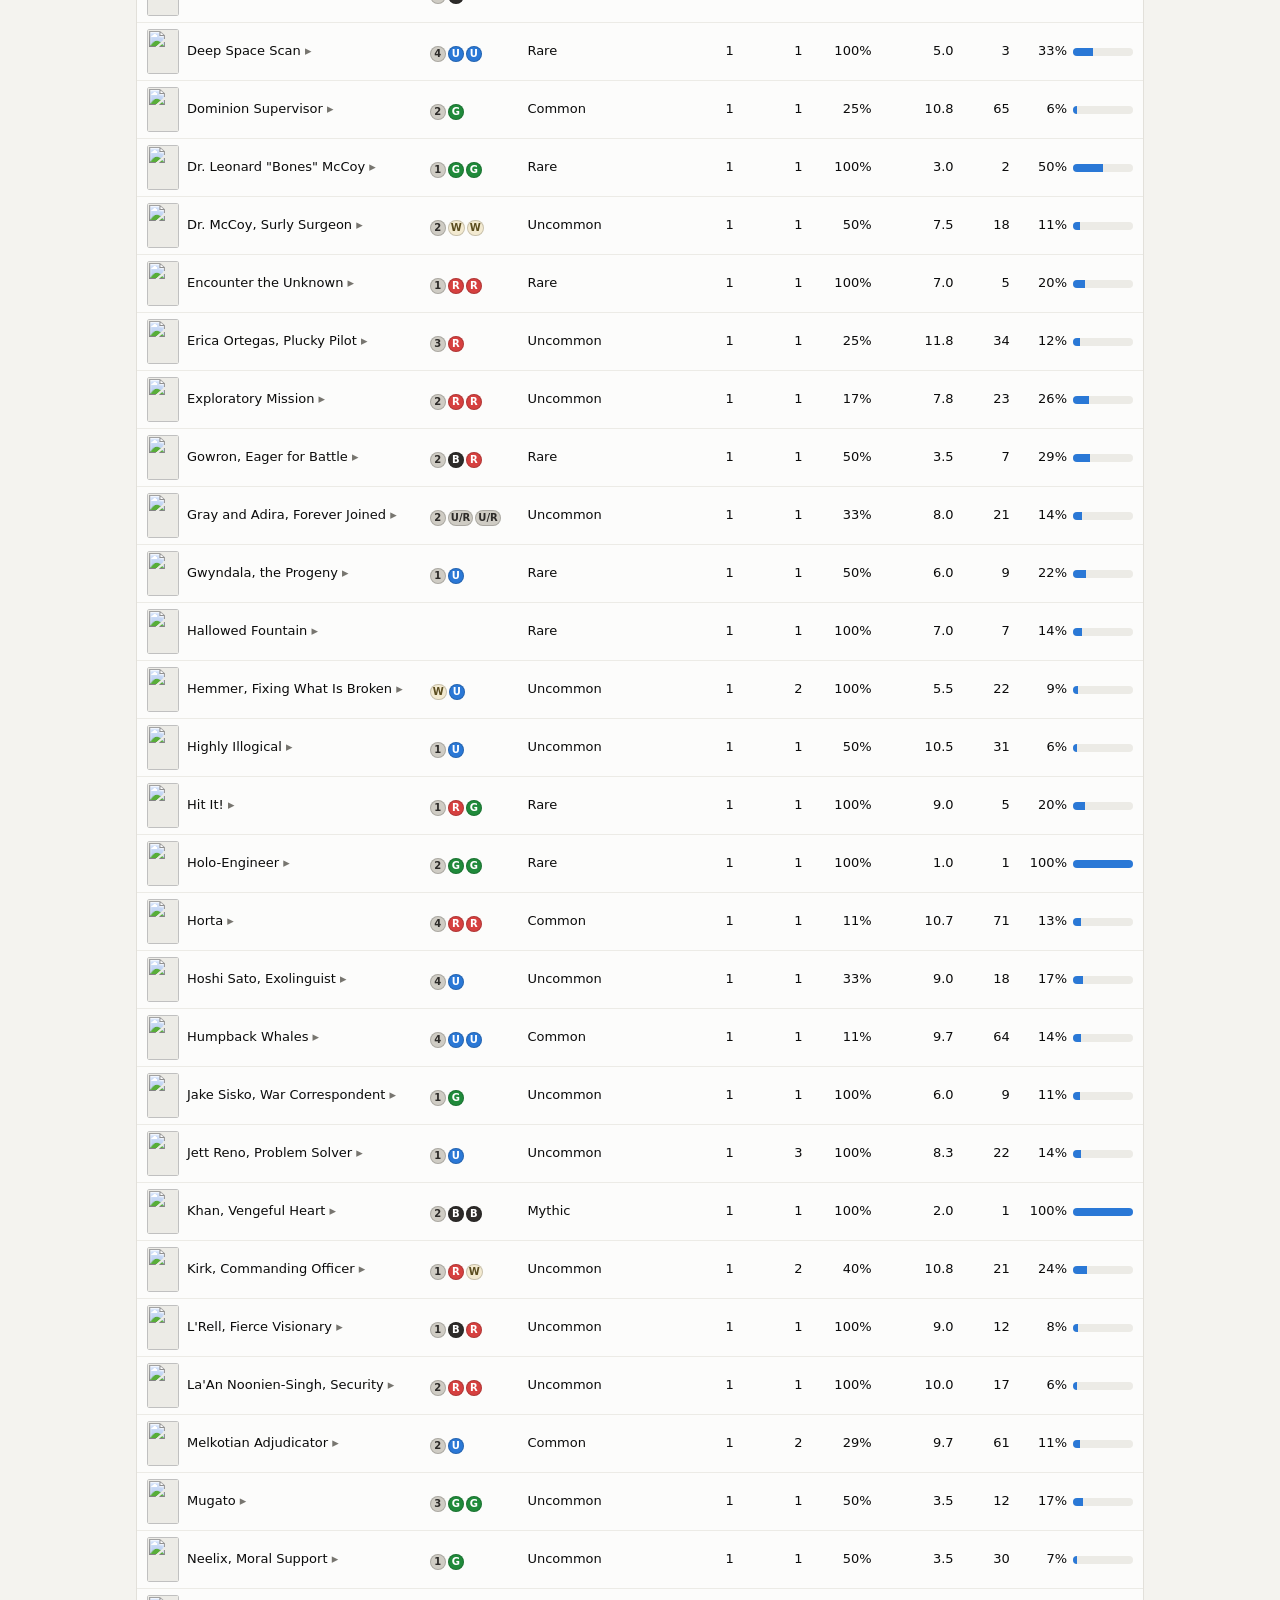
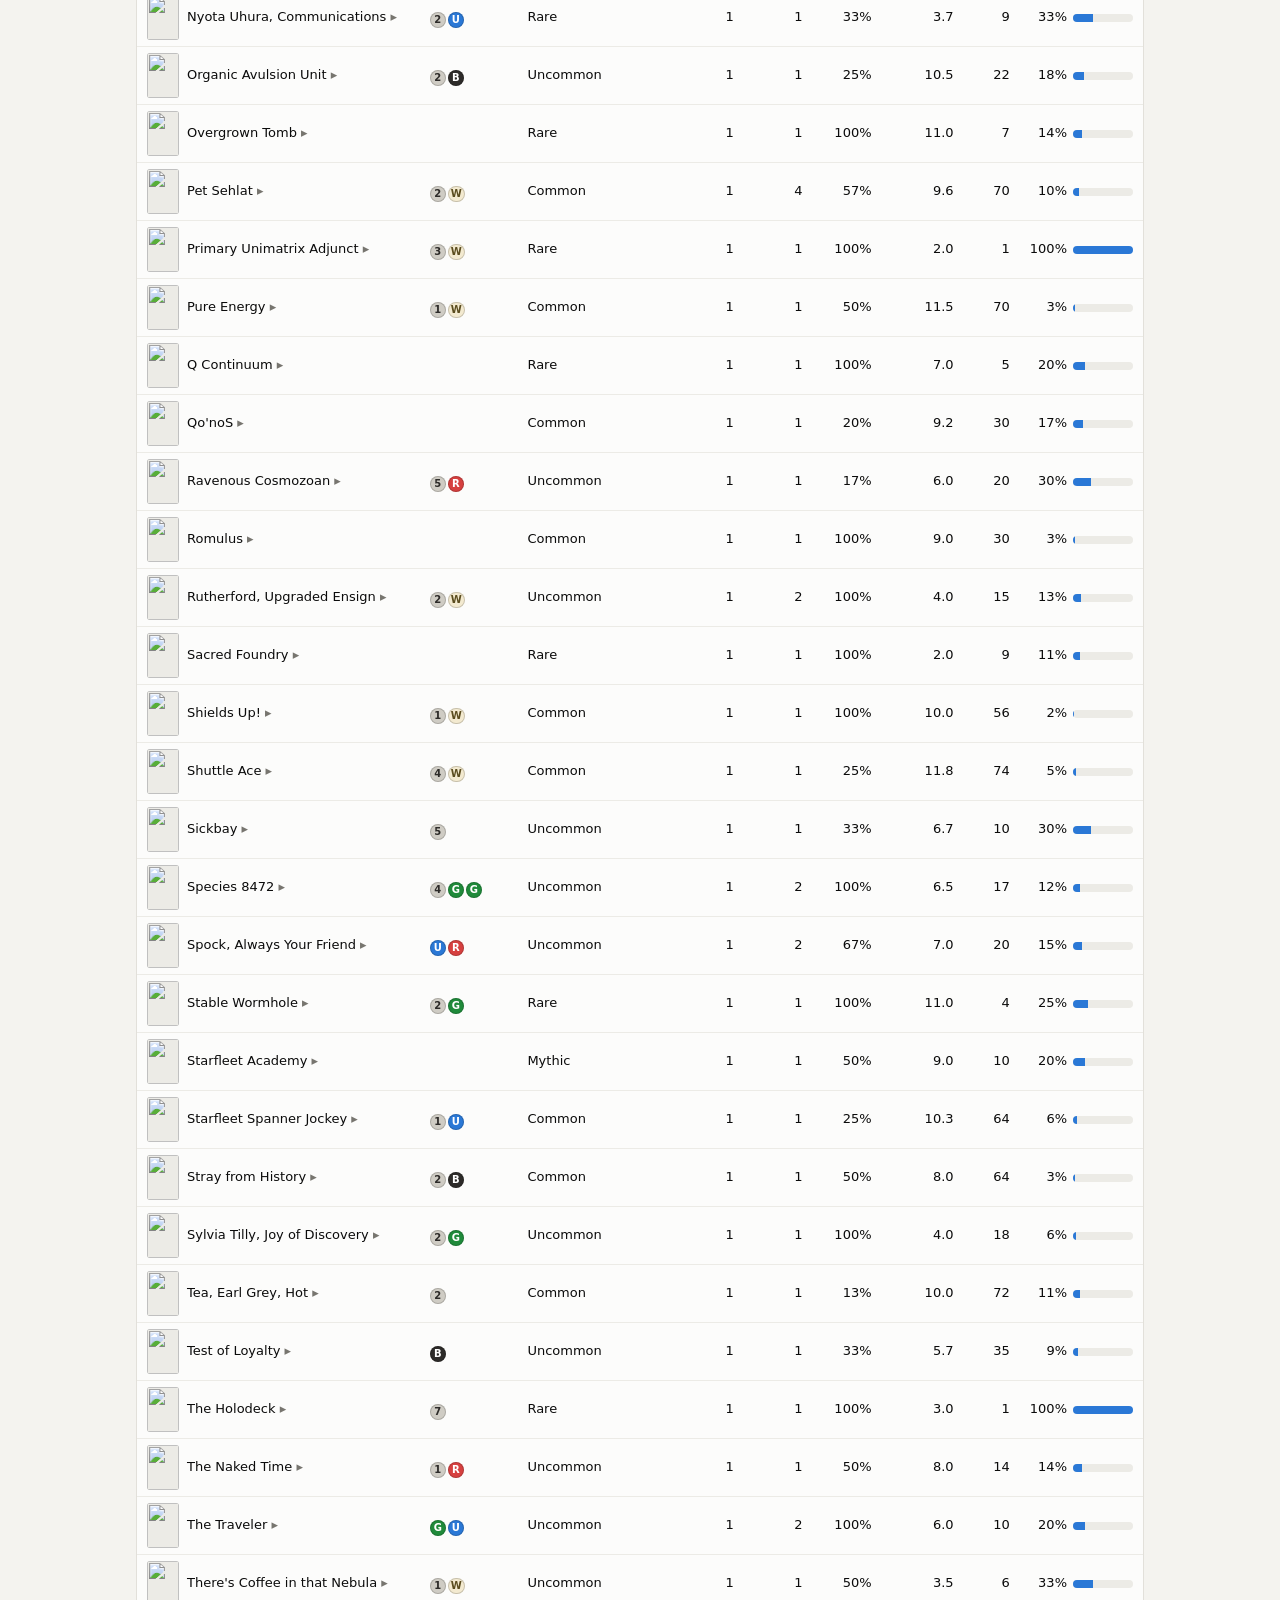
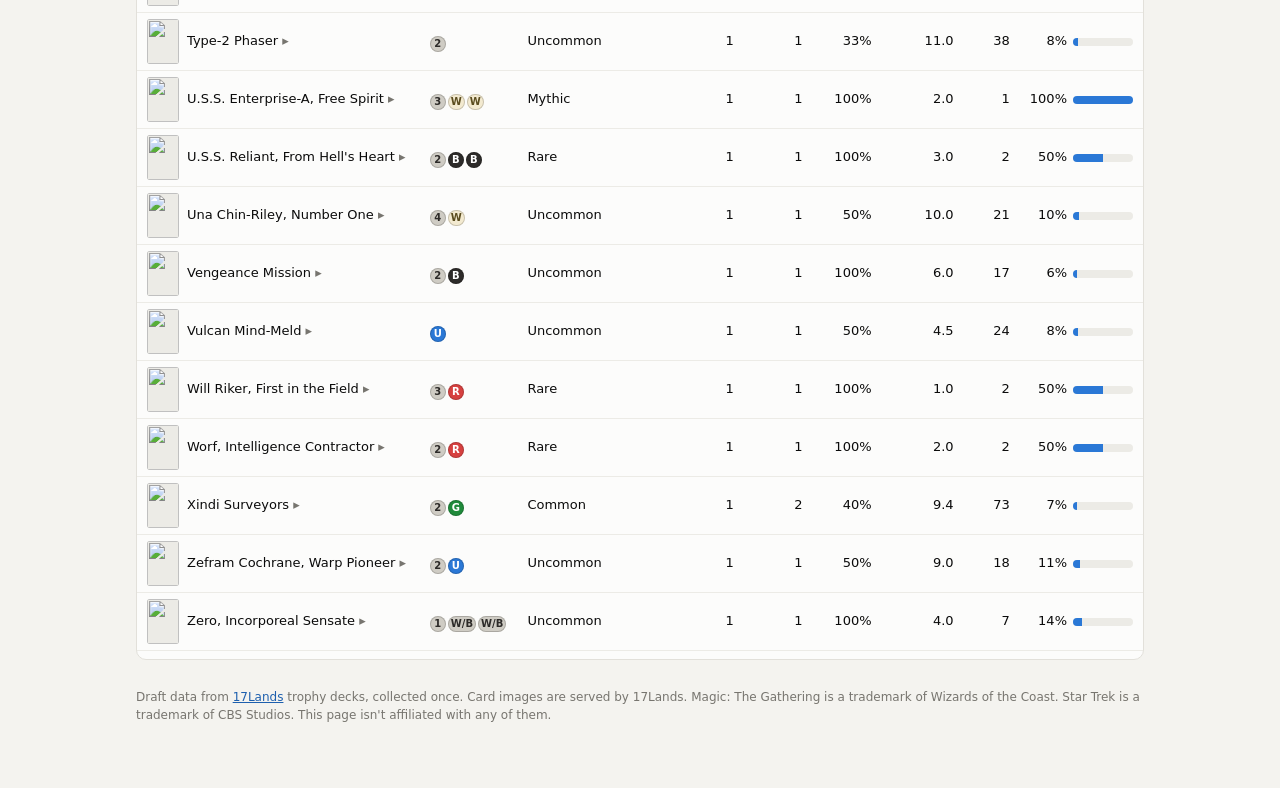
==== commit 49c93db1: "Show trophy decklists on the cards page and drop rank data - fetch_drafts.py now pulls each trophy d" ====
--- a/docs/cards.html
+++ b/docs/cards.html
@@ -3,8 +3,8 @@
 <head>
 <meta charset="utf-8">
 <meta name="viewport" content="width=device-width, initial-scale=1">
-<title>Trophy Card Picks</title>
-<meta name="description" content="Which Star Trek (TRK) cards 17Lands Premier Draft trophy drafters took most often, how early, and how often they took them when seen.">
+<title>Trophy Deck Cards</title>
+<meta name="description" content="Which Star Trek (TRK) cards made the main deck of 17Lands Premier Draft trophy decks, how many copies, and how early they were picked.">
 <meta name="robots" content="noindex">
 <style>
 :root {
@@ -72,13 +72,26 @@
 .name button[aria-expanded="true"]::after { content: " ▾"; }
 .name button:focus-visible { outline: 2px solid var(--series-1); outline-offset: 2px; }
 td.detail { background: var(--grid); white-space: normal; padding: 4px 10px 14px; }
-.detail-body { display: flex; gap: 16px; align-items: flex-start; flex-wrap: wrap; }
-.detail-body > img { width: 180px; border-radius: 9px; flex: none; }
-.detail-body h3 { font-size: 14px; margin: 0 0 8px; }
-.detail-body ul { list-style: none; margin: 0; padding: 0; display: grid; gap: 6px; }
-.detail-body li { display: flex; flex-wrap: wrap; gap: 4px 10px; align-items: center; background: var(--surface-1); border: 1px solid var(--border); border-radius: 8px; padding: 6px 10px; }
-.detail-body .muted { color: var(--text-muted); }
 .pip.lc { min-width: 13px; height: 13px; font-size: 8px; opacity: .8; }
+.detail-inner { position: sticky; left: 10px; max-width: min(1000px, calc(100vw - 56px)); }
+.deck-head { display: flex; flex-wrap: wrap; gap: 8px; align-items: center; margin-bottom: 10px; }
+.deck-head h3 { font-size: 14px; margin: 0 8px 0 0; }
+.deck-tabs { display: flex; flex-wrap: wrap; gap: 6px; }
+.deck-tabs button { font: inherit; font-size: 13px; display: inline-flex; gap: 6px; align-items: center; min-height: 32px; padding: 4px 10px; border: 1px solid var(--border); border-radius: 8px; background: var(--surface-1); color: var(--text-secondary); cursor: pointer; }
+.deck-tabs button[aria-selected="true"] { border-color: var(--series-1); box-shadow: inset 0 0 0 1px var(--series-1); color: var(--text-primary); }
+.deck-tabs button:focus-visible, .deck-toggle:focus-visible { outline: 2px solid var(--series-1); outline-offset: 2px; }
+.deck-scroll { overflow-x: auto; padding-bottom: 6px; }
+.deck { display: flex; gap: 8px; align-items: flex-start; }
+.deck-col { flex: none; width: 112px; }
+.deck-col > b { display: block; font-size: 11px; font-weight: 600; color: var(--text-muted); margin-bottom: 4px; }
+.deck-card { position: relative; display: block; }
+.deck-card + .deck-card { margin-top: -122px; }
+.deck-card img { display: block; width: 112px; aspect-ratio: 488 / 680; border-radius: 6px; background: var(--grid); box-shadow: 0 1px 2px rgba(0,0,0,.3); }
+.deck-card.hit img { outline: 3px solid var(--series-1); outline-offset: -1px; }
+.deck-card .x { position: absolute; top: 16px; right: 4px; background: rgba(0,0,0,.75); color: #fff; font-size: 11px; font-weight: 700; border-radius: 4px; padding: 0 4px; }
+.deck-card:hover { z-index: 2; }
+.deck-foot { display: flex; flex-wrap: wrap; gap: 8px 16px; align-items: center; margin-top: 8px; font-size: 13px; }
+.deck-toggle { font: inherit; font-size: 13px; border: 1px solid var(--border); border-radius: 8px; background: var(--surface-1); color: var(--accent-ink); padding: 4px 10px; min-height: 32px; cursor: pointer; }
 #preview { position: fixed; pointer-events: none; z-index: 10; width: 220px; border-radius: 10px; box-shadow: 0 8px 24px rgba(0,0,0,.35); display: none; }
 .empty { color: var(--text-muted); padding: 12px; }
 footer { margin-top: 28px; color: var(--text-muted); font-size: 12px; }
@@ -87,11 +100,11 @@
 <body>
 <div class="wrap">
   <p><a href="./">← Back to the trophy stats</a> · <a href="follow.html">Follow a trophy draft</a></p>
-  <h1>Cards trophy drafters took</h1>
-  <p class="sub">Every card picked in the Premier Draft trophy drafts we have pick data for, ranked by how many of those drafters took it. Rarity is from <a href="https://scryfall.com" target="_blank" rel="noopener">Scryfall</a>.</p>
+  <h1>Cards in trophy decks</h1>
+  <p class="sub">Every card that made the main deck of a Premier Draft trophy deck, ranked by how many of those decks played it. Decklists and picks are from <a href="https://www.17lands.com/trophy_decks" target="_blank" rel="noopener">17Lands trophy decks</a>; rarity is from <a href="https://scryfall.com" target="_blank" rel="noopener">Scryfall</a>. Open a card to see the decks that played it.</p>
   <div class="note">
-    <strong>Picked, not played.</strong> 17Lands only shares decklists with subscribers, so this counts the cards each trophy drafter <em>drafted</em>. Some will have sat in the sideboard.
-    Rare cards show up less often simply because there are fewer of them, so look at <em>take rate</em> to see how highly drafters rated a card when they had the chance. The sample is small (<span id="n">–</span> drafts), so treat it as directional.
+    <strong>Main deck only.</strong> Copies in the sideboard don't count. <em>Played</em> is the share of drafted copies that made the main deck.
+    Rare cards show up less often simply because there are fewer of them, so look at <em>take rate</em> to see how highly drafters rated a card when they had the chance. The sample is small (<span id="n">–</span> decks), so treat it as directional.
   </div>
 
   <div class="controls">
@@ -123,13 +136,14 @@
           <th>Card</th>
           <th>Cost</th>
           <th>Rarity</th>
-          <th class="num" data-k="drafts" title="Trophy drafters who took at least one copy"><button type="button">Trophy drafts</button></th>
-          <th class="num" data-k="copies" title="Total copies taken across trophy drafts"><button type="button">Copies</button></th>
+          <th class="num" data-k="decks" title="Trophy decks with at least one copy in the main deck"><button type="button">Trophy decks</button></th>
+          <th class="num" data-k="copies" title="Total main-deck copies across trophy decks"><button type="button">Copies</button></th>
+          <th class="num" data-k="playRate" title="Main-deck copies ÷ copies drafted"><button type="button">Played</button></th>
           <th class="num" data-k="avgPick" title="Average pick within the pack when taken (1 = first pick)"><button type="button">Avg pick</button></th>
           <th class="num" data-k="seen" title="Times the card was in a pack a trophy drafter picked from"><button type="button">Seen</button></th>
           <th class="num" data-k="takeRate" title="Copies taken ÷ times seen"><button type="button">Take rate</button></th>
         </tr></thead>
-        <tbody id="rows"><tr><td colspan="8" class="empty">Loading…</td></tr></tbody>
+        <tbody id="rows"><tr><td colspan="9" class="empty">Loading…</td></tr></tbody>
       </table>
     </div>
   </section>
@@ -158,43 +172,70 @@
   }).join("") + "</span>";
 
   const BASICS = new Set(["Plains", "Island", "Swamp", "Mountain", "Forest", "Wastes"]);
-  let data, open = null, rows = [], sortKey = "drafts", sortDir = -1, colour = "", rarity = "", q = "";
+  let data, open = null, rows = [], sortKey = "decks", sortDir = -1, colour = "", rarity = "", q = "";
 
   function build(data) {
-    const stats = data.cards.map((c, i) => ({ ...c, idx: i, cols: colours(c.cost), drafts: 0, copies: 0, pickSum: 0, seen: 0, by: new Map() }));
+    const stats = data.cards.map((c, i) => ({ ...c, idx: i, cols: colours(c.cost), decks: 0, copies: 0, drafted: 0, pickSum: 0, seen: 0, inDecks: [] }));
     data.drafts.forEach((d, k) => {
-      const took = new Set();
       for (const p of d.picks) {
         for (const c of new Set(p.available)) stats[c].seen++;
         const s = stats[p.picked];
-        s.copies++; s.pickSum += p.pick + 1; took.add(p.picked);
-        if (!s.by.has(k)) s.by.set(k, []);
-        s.by.get(k).push("P" + (p.pack + 1) + "p" + (p.pick + 1));
+        s.drafted++; s.pickSum += p.pick + 1;
       }
-      took.forEach((c) => stats[c].drafts++);
+      for (const [c, n] of d.main) { stats[c].decks++; stats[c].copies += n; stats[c].inDecks.push(k); }
     });
-    // basics only get taken as last picks, so they would just be noise at the top
-    return stats.filter((s) => s.copies && !BASICS.has(s.name)).map((s) => ({ ...s, avgPick: s.pickSum / s.copies, takeRate: s.copies / s.seen }));
-  }
-
+    // basics are in every deck, so they would just be noise at the top
+    return stats.filter((s) => s.copies && s.drafted && !BASICS.has(s.name)).map((s) => ({
+      ...s, avgPick: s.pickSum / s.drafted, takeRate: s.drafted / s.seen, playRate: Math.min(1, s.copies / s.drafted),
+    }));
+  }
+
+  const isLand = (c) => /\bLand\b/.test(c.types || "") || (!c.cost && c.cmc === 0 && BASICS.has(c.name));
+  function deckHtml(list, hit) {
+    const cols = new Map();
+    for (const [i, n] of list) {
+      const c = data.cards[i];
+      const key = isLand(c) ? "Lands" : Math.min(6, Math.round(c.cmc || 0));
+      if (!cols.has(key)) cols.set(key, []);
+      cols.get(key).push([c, n, i]);
+    }
+    const keys = [...cols.keys()].sort((a, b) => (a === "Lands") - (b === "Lands") || a - b);
+    return '<div class="deck-scroll"><div class="deck">' + keys.map((key) => {
+      const cs = cols.get(key).sort((a, b) => a[0].name.localeCompare(b[0].name));
+      const count = cs.reduce((s, x) => s + x[1], 0);
+      const label = key === "Lands" ? "Lands" : key === 6 ? "6+" : String(key);
+      return '<div class="deck-col"><b>' + label + " · " + count + "</b>" + cs.map(([c, n, i]) =>
+        '<span class="deck-card' + (i === hit ? " hit" : "") + '"><img src="' + esc(c.img) + '" alt="' + esc((n > 1 ? n + " × " : "") + c.name) + '" loading="lazy" data-full="' + esc(c.img) + '">' +
+        (n > 1 ? '<span class="x" aria-hidden="true">×' + n + "</span>" : "") + "</span>").join("") + "</div>";
+    }).join("") + "</div></div>";
+  }
+
+  let deckPick = 0, showSide = false;
   function detail(r) {
-    const items = [...r.by].map(([k, picks]) => {
-      const d = data.drafts[k];
-      return "<li>" + deckPips(d.colors) + " <strong>" + esc(d.record) + "</strong>" +
-        (d.start_rank ? ' <span class="muted">' + esc(d.start_rank) + "</span>" : "") +
-        "<span>Taken " + esc(picks.join(", ")) + "</span>" +
-        '<a href="follow.html?d=' + k + '">Follow this draft →</a></li>';
+    const ks = r.inDecks;
+    const k = ks[Math.min(deckPick, ks.length - 1)];
+    const d = data.drafts[k];
+    const copies = d.main.find(([c]) => c === r.idx)[1];
+    const sideN = d.side.reduce((s, x) => s + x[1], 0);
+    const tabs = ks.map((dk, j) => {
+      const x = data.drafts[dk];
+      return '<button type="button" role="tab" data-deck="' + j + '" aria-selected="' + (dk === k) + '">' + deckPips(x.colors) + " " + esc(x.record) + "</button>";
     }).join("");
-    return '<tr><td colspan="8" class="detail"><div class="detail-body"><img src="' + esc(r.img) + '" alt="' + esc(r.name) + '">' +
-      "<div><h3>Trophy drafts that took it (" + r.drafts + ")</h3><ul>" + items + "</ul>" +
-      '<p class="muted" style="font-size:12px;margin:8px 0 0">Drafted, not necessarily played. 17Lands keeps decklists for subscribers.</p></div></div></td></tr>';
+    return '<tr class="detail-row"><td colspan="9" class="detail"><div class="detail-inner">' +
+      '<div class="deck-head"><h3>Trophy decks playing it (' + ks.length + ")</h3>" +
+      '<div class="deck-tabs" role="tablist" aria-label="Trophy decks">' + tabs + "</div></div>" +
+      '<div role="tabpanel">' + deckHtml(d.main, r.idx) +
+      '<div class="deck-foot"><span>' + deckPips(d.colors) + " <strong>" + esc(d.record) + "</strong> · " + copies + " " + (copies === 1 ? "copy" : "copies") + " of " + esc(r.name) + "</span>" +
+      (sideN ? '<button type="button" class="deck-toggle" aria-expanded="' + showSide + '">' + (showSide ? "Hide" : "Show") + " sideboard (" + sideN + ")</button>" : "") + "</div>" +
+      (showSide && sideN ? '<h3 style="font-size:13px;margin:12px 0 6px;color:var(--text-secondary)">Sideboard</h3>' + deckHtml(d.side, r.idx) : "") +
+      "</div></div></td></tr>";
   }
 
   function render() {
     const shown = rows.filter((r) => (!q || r.name.toLowerCase().includes(q)) &&
       (!colour || (colour === "M" ? r.cols.length > 1 : colour === "C" ? !r.cols.length : r.cols.includes(colour))) &&
       (!rarity || r.rarity === rarity));
-    shown.sort((a, b) => (a[sortKey] - b[sortKey]) * sortDir || b.drafts - a.drafts || a.name.localeCompare(b.name));
+    shown.sort((a, b) => (a[sortKey] - b[sortKey]) * sortDir || b.decks - a.decks || a.name.localeCompare(b.name));
     document.querySelectorAll("th[data-k]").forEach((th) => {
       if (th.dataset.k === sortKey) th.setAttribute("aria-sort", sortDir < 0 ? "descending" : "ascending");
       else th.removeAttribute("aria-sort");
@@ -205,13 +246,14 @@
       '<button type="button" aria-expanded="' + (open === r.idx) + '">' + esc(r.name) + "</button></div></td>" +
       "<td>" + costHtml(r.cost) + "</td>" +
       '<td style="text-transform:capitalize">' + esc(r.rarity || "–") + "</td>" +
-      '<td class="num">' + r.drafts + "</td>" +
+      '<td class="num">' + r.decks + "</td>" +
       '<td class="num">' + r.copies + "</td>" +
+      '<td class="num">' + Math.round(r.playRate * 100) + "%</td>" +
       '<td class="num">' + r.avgPick.toFixed(1) + "</td>" +
       '<td class="num">' + r.seen + "</td>" +
       '<td class="num">' + Math.round(r.takeRate * 100) + '%<span class="meter" aria-hidden="true"><i style="width:' + r.takeRate * 100 + '%"></i></span></td></tr>' +
       (open === r.idx ? detail(r) : "")
-    ).join("") : '<tr><td colspan="8" class="empty">No cards match.</td></tr>';
+    ).join("") : '<tr><td colspan="9" class="empty">No cards match.</td></tr>';
   }
 
   document.querySelectorAll("th[data-k] button").forEach((b) => b.addEventListener("click", () => {
@@ -222,10 +264,14 @@
     render();
   }));
   $("rows").addEventListener("click", (e) => {
+    const tab = e.target.closest("[data-deck]");
+    if (tab) { deckPick = +tab.dataset.deck; render(); const t2 = $("rows").querySelector('[data-deck="' + deckPick + '"]'); if (t2) t2.focus(); return; }
+    if (e.target.closest(".deck-toggle")) { showSide = !showSide; render(); const b2 = $("rows").querySelector(".deck-toggle"); if (b2) b2.focus(); return; }
     const tr = e.target.closest("tr.row");
     if (!tr || e.target.closest("a")) return;
     const i = +tr.dataset.i;
     open = open === i ? null : i;
+    deckPick = 0; showSide = false;
     render();
     const btn = $("rows").querySelector('tr[data-i="' + i + '"] button');
     if (btn) btn.focus();
@@ -241,9 +287,12 @@
 
   const preview = $("preview");
   $("rows").addEventListener("mouseover", (e) => {
-    const img = e.target.closest("tr") && e.target.closest("tr").querySelector("img[data-img]");
-    if (!img || e.target.closest("tr").classList.contains("open")) { preview.style.display = "none"; return; }
-    preview.src = img.dataset.img; preview.style.display = "block";
+    const tr = e.target.closest("tr");
+    const full = e.target.closest("img[data-full]");
+    const img = full ? null : tr && tr.classList.contains("row") && !tr.classList.contains("open") && tr.querySelector("img[data-img]");
+    const src = full ? full.dataset.full : img ? img.dataset.img : "";
+    if (!src) { preview.style.display = "none"; return; }
+    preview.src = src; preview.style.display = "block";
   });
   $("rows").addEventListener("mousemove", (e) => {
     const x = e.clientX + 240 > window.innerWidth ? e.clientX - 236 : e.clientX + 16;
@@ -257,7 +306,7 @@
     $("n").textContent = d.drafts.length;
     rows = build(d);
     render();
-  }).catch(() => { $("rows").innerHTML = '<tr><td colspan="8" class="empty">Could not load data/drafts.json.</td></tr>'; });
+  }).catch(() => { $("rows").innerHTML = '<tr><td colspan="9" class="empty">Could not load data/drafts.json.</td></tr>'; });
 })();
 </script>
 </body>
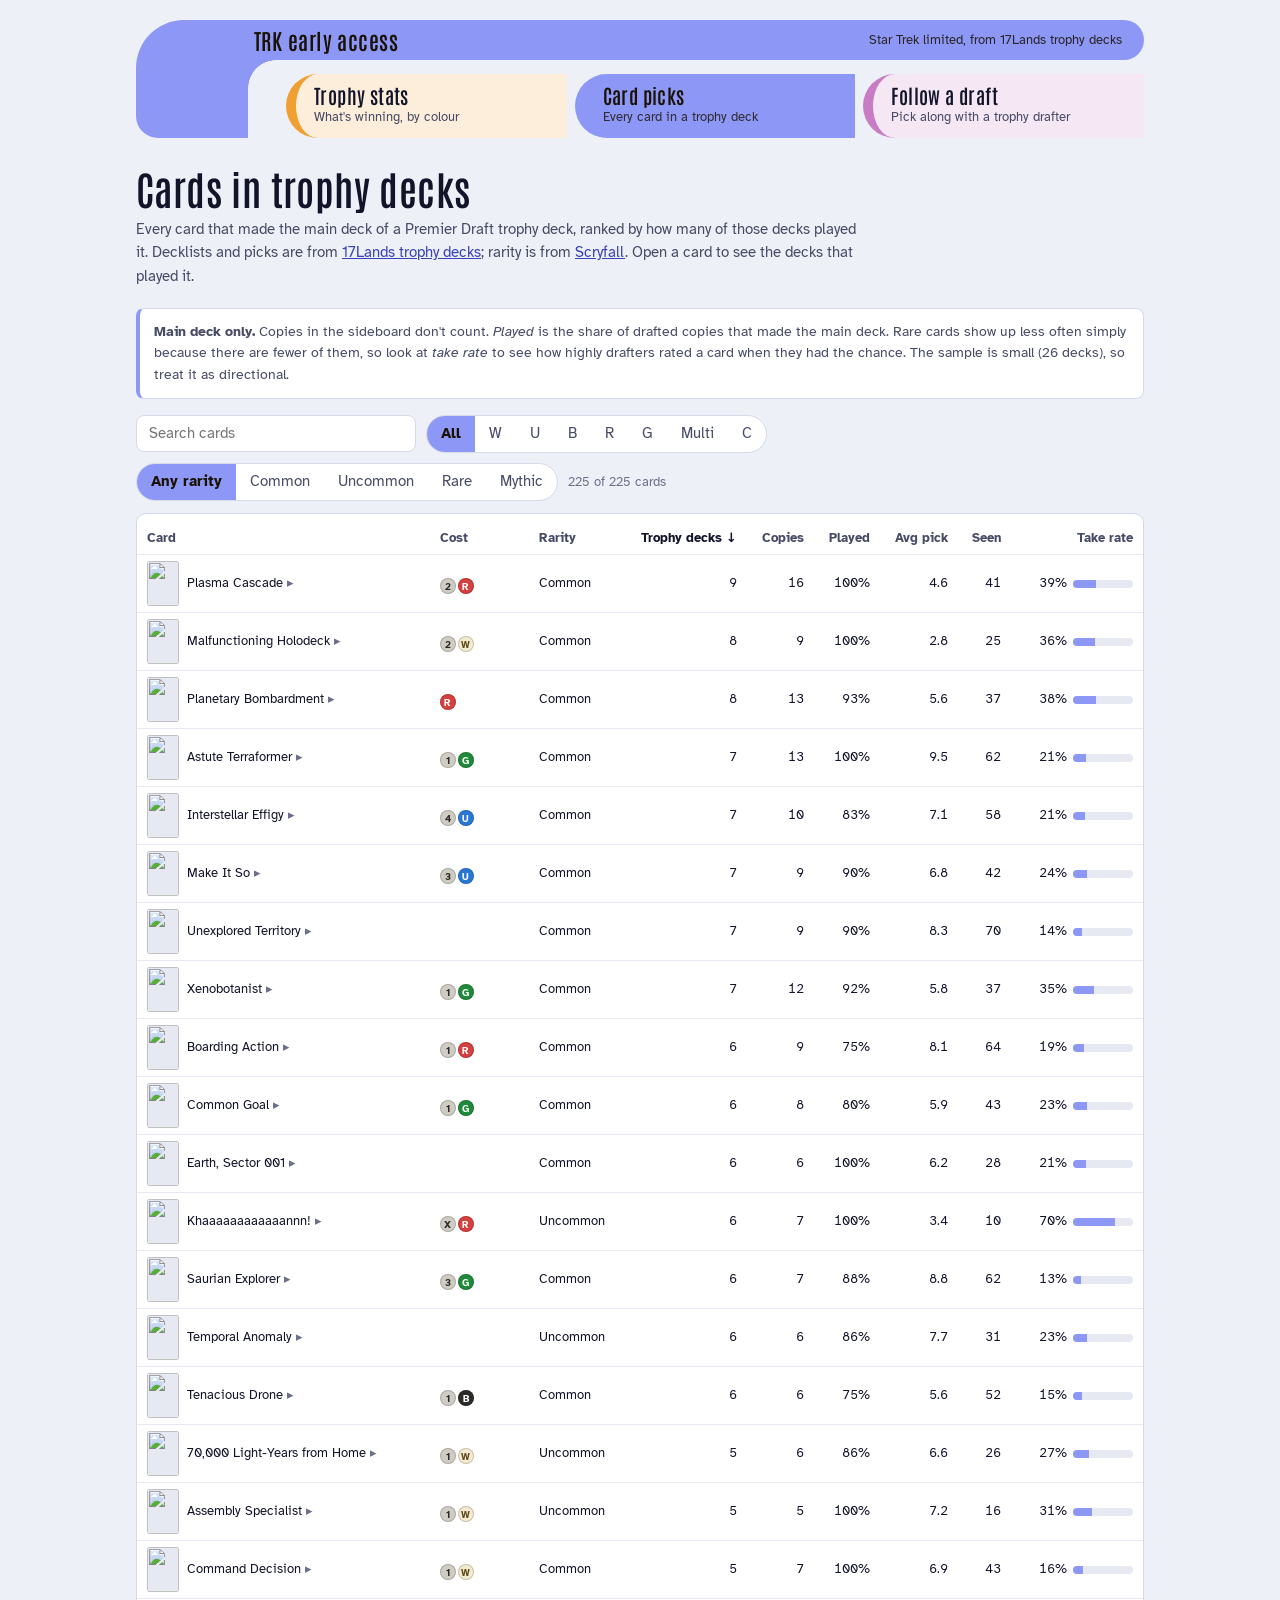
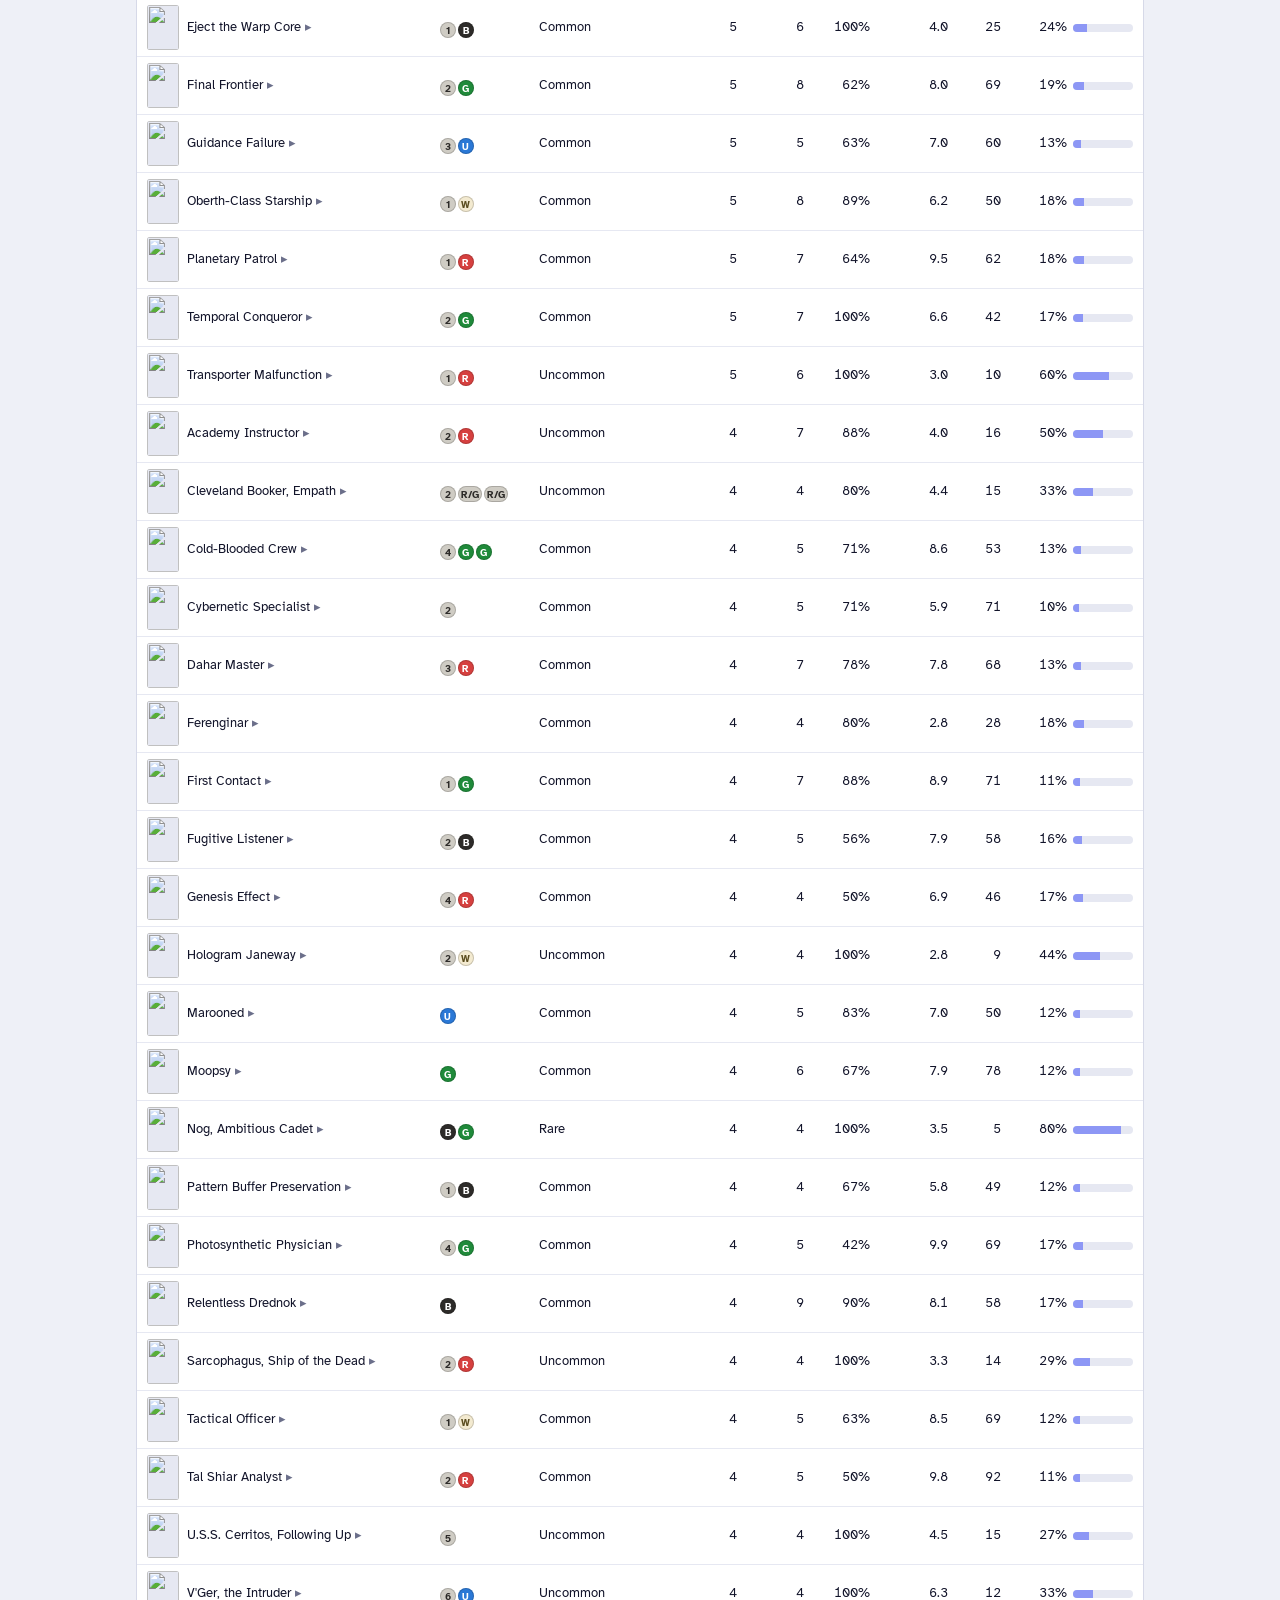
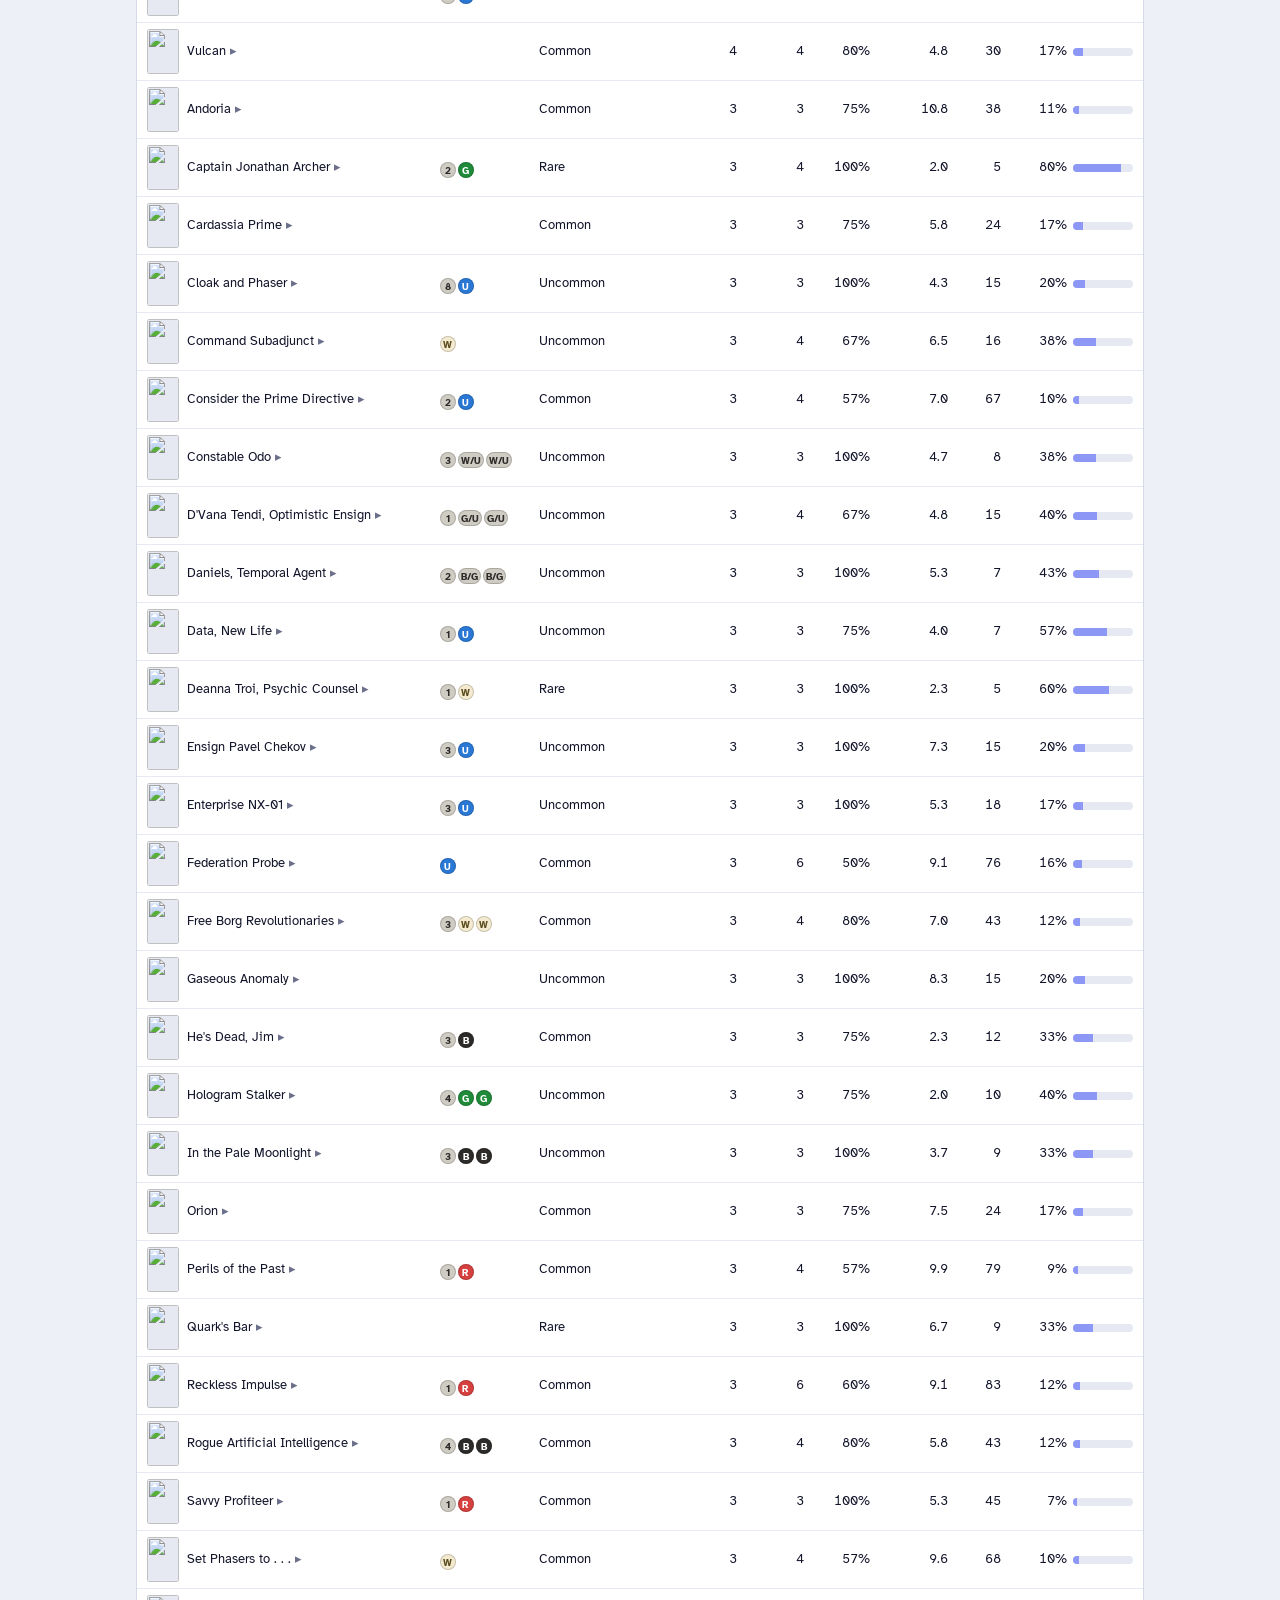
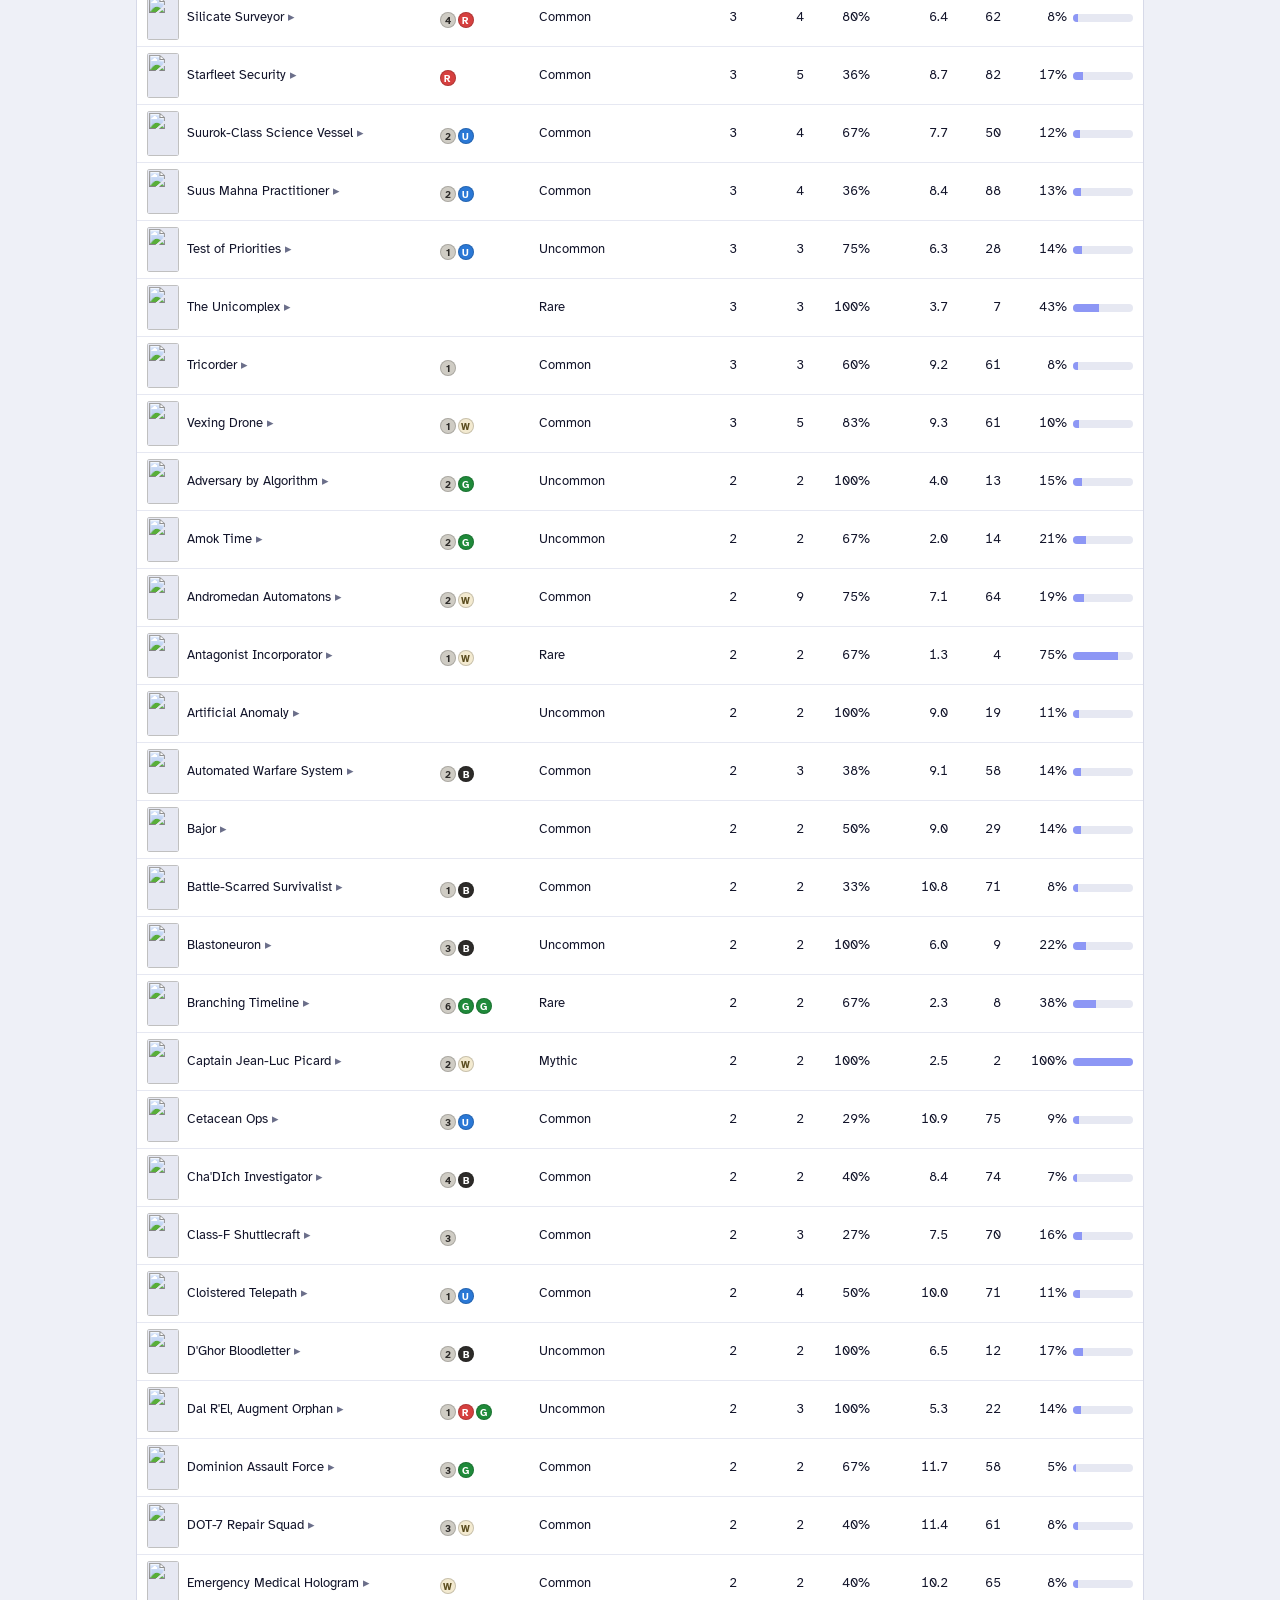
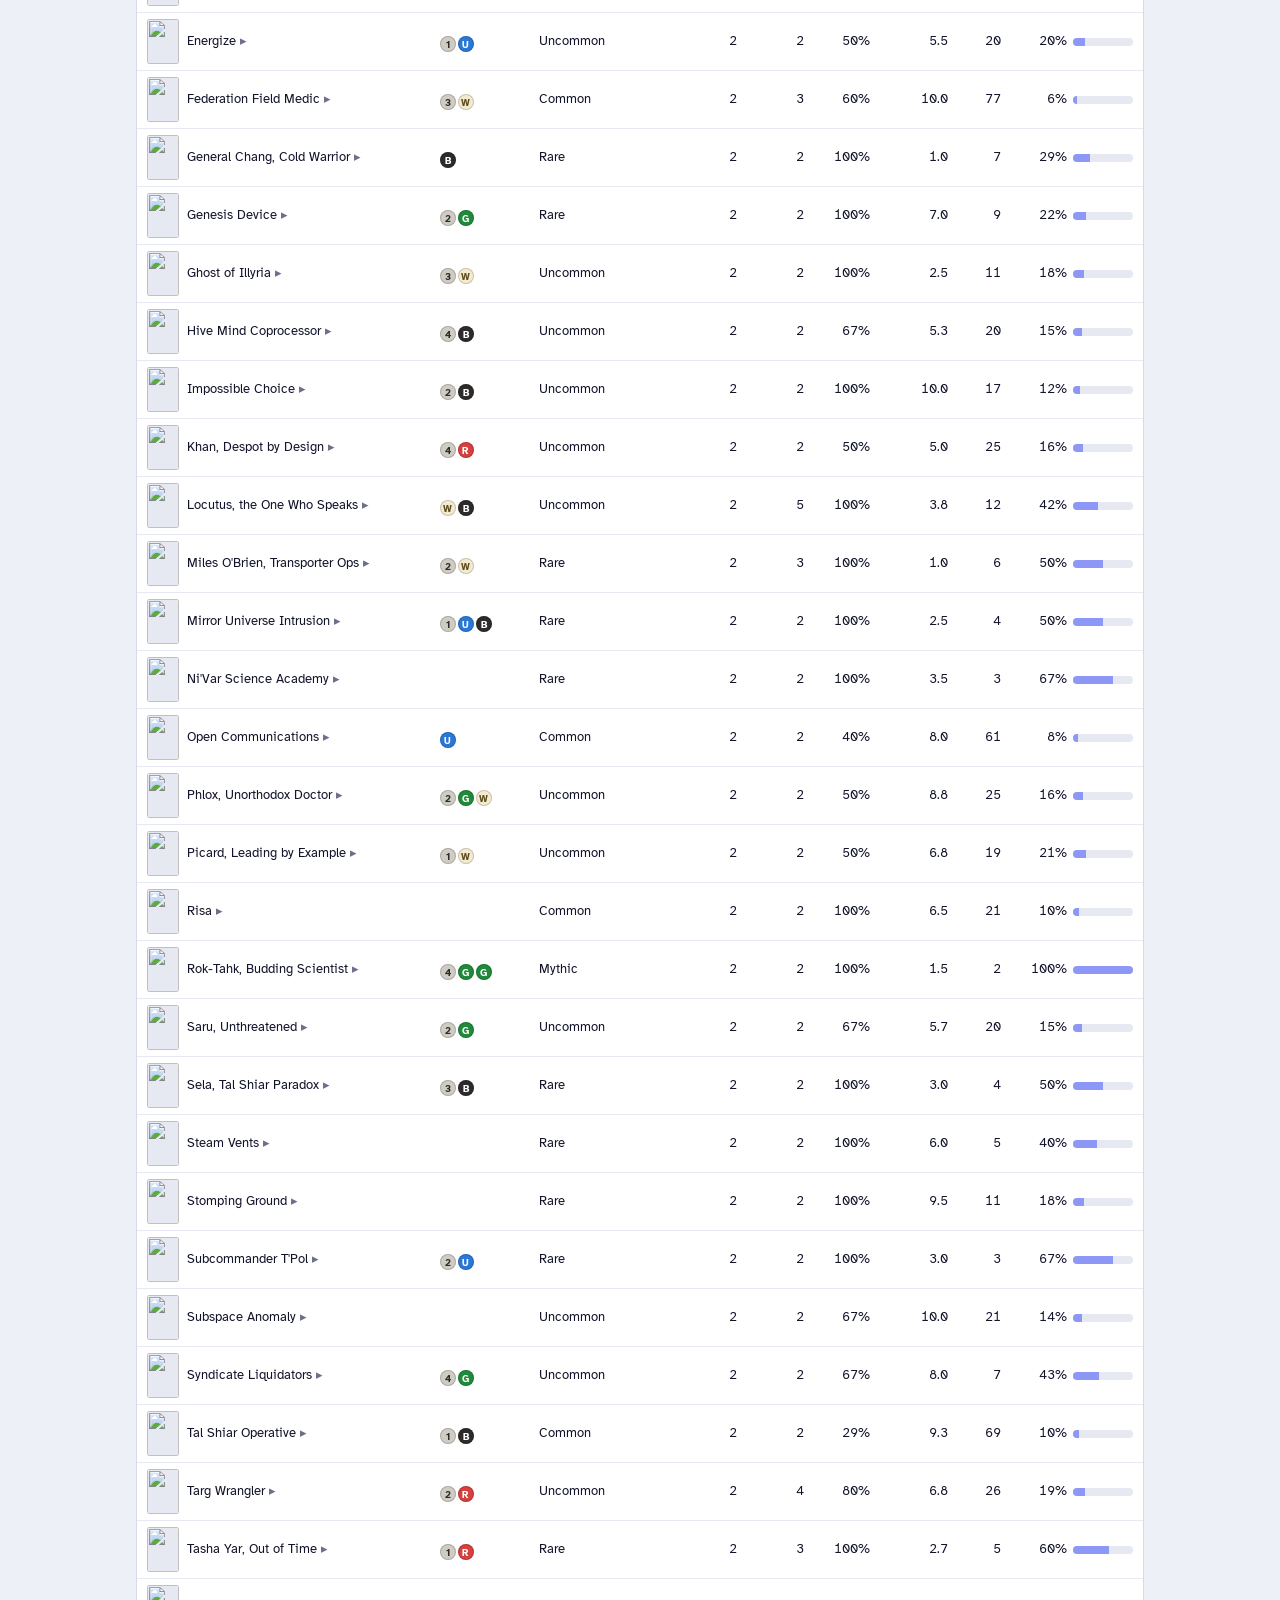
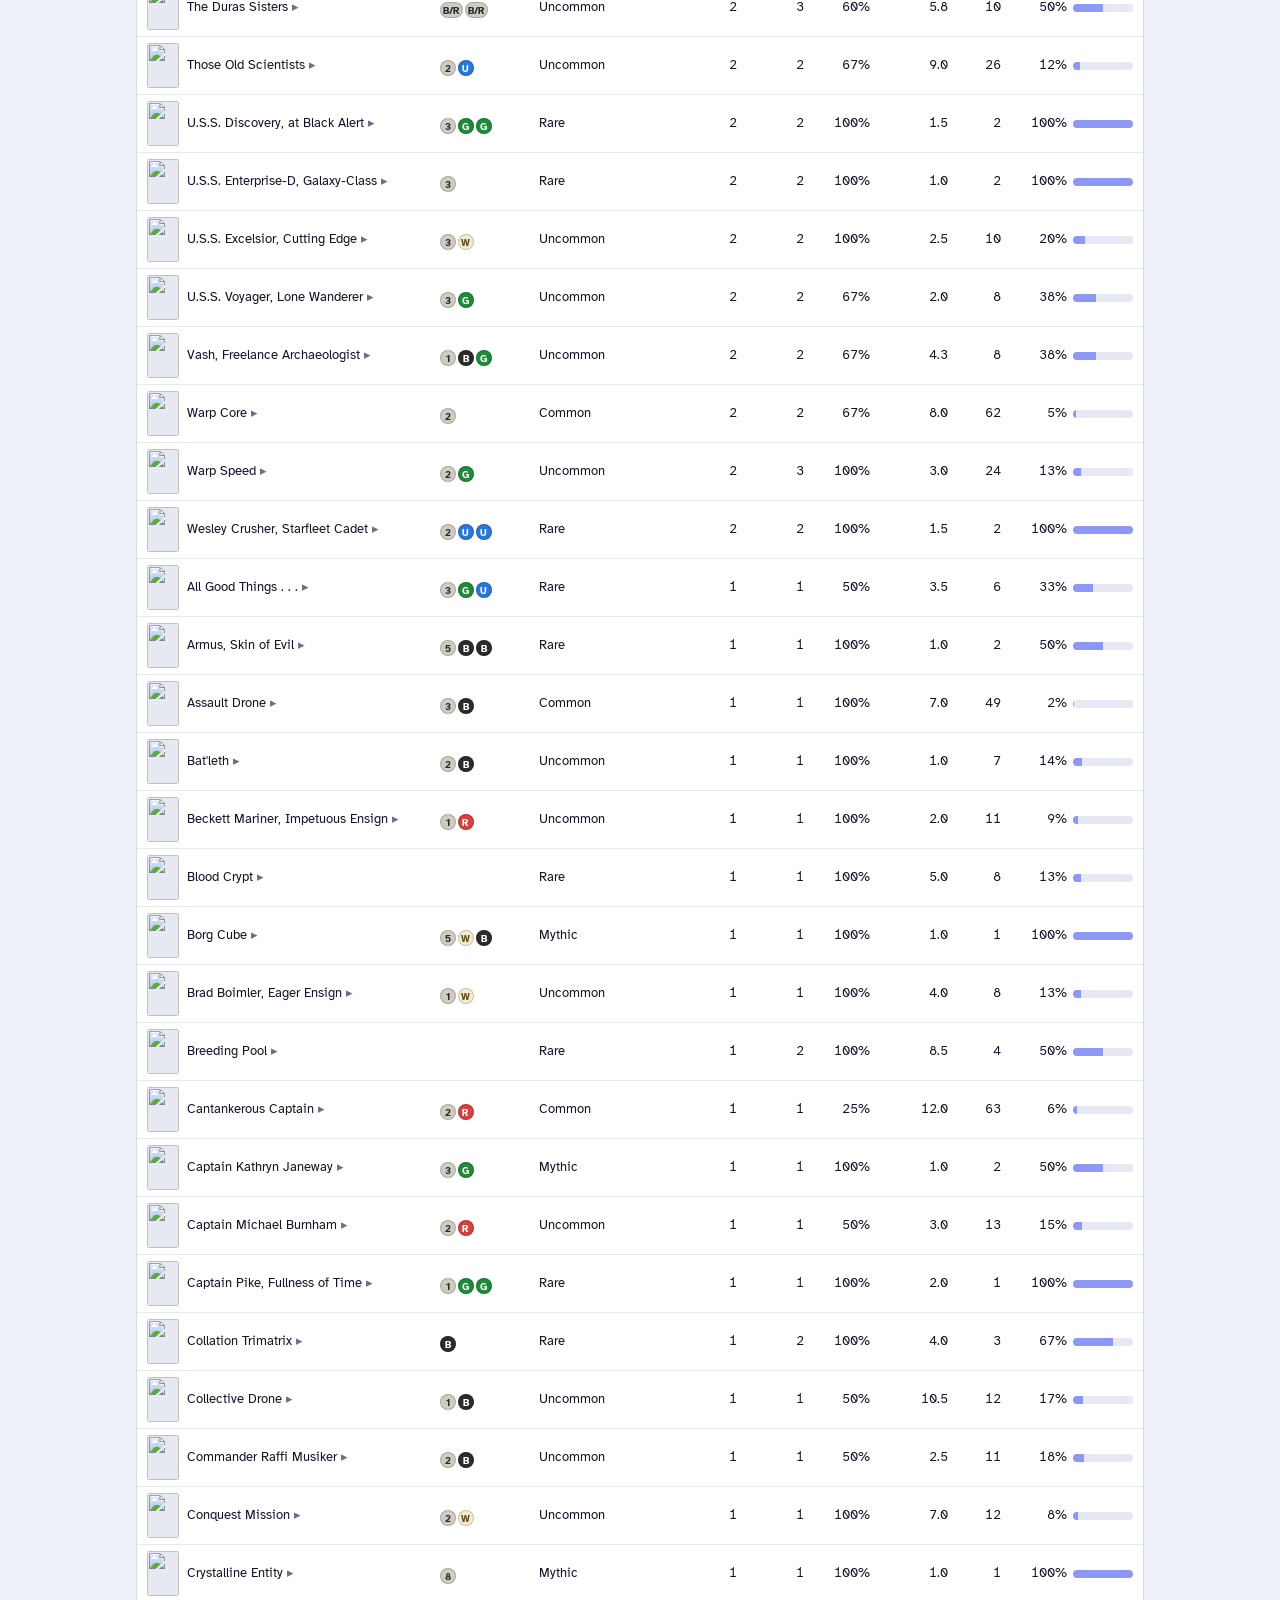
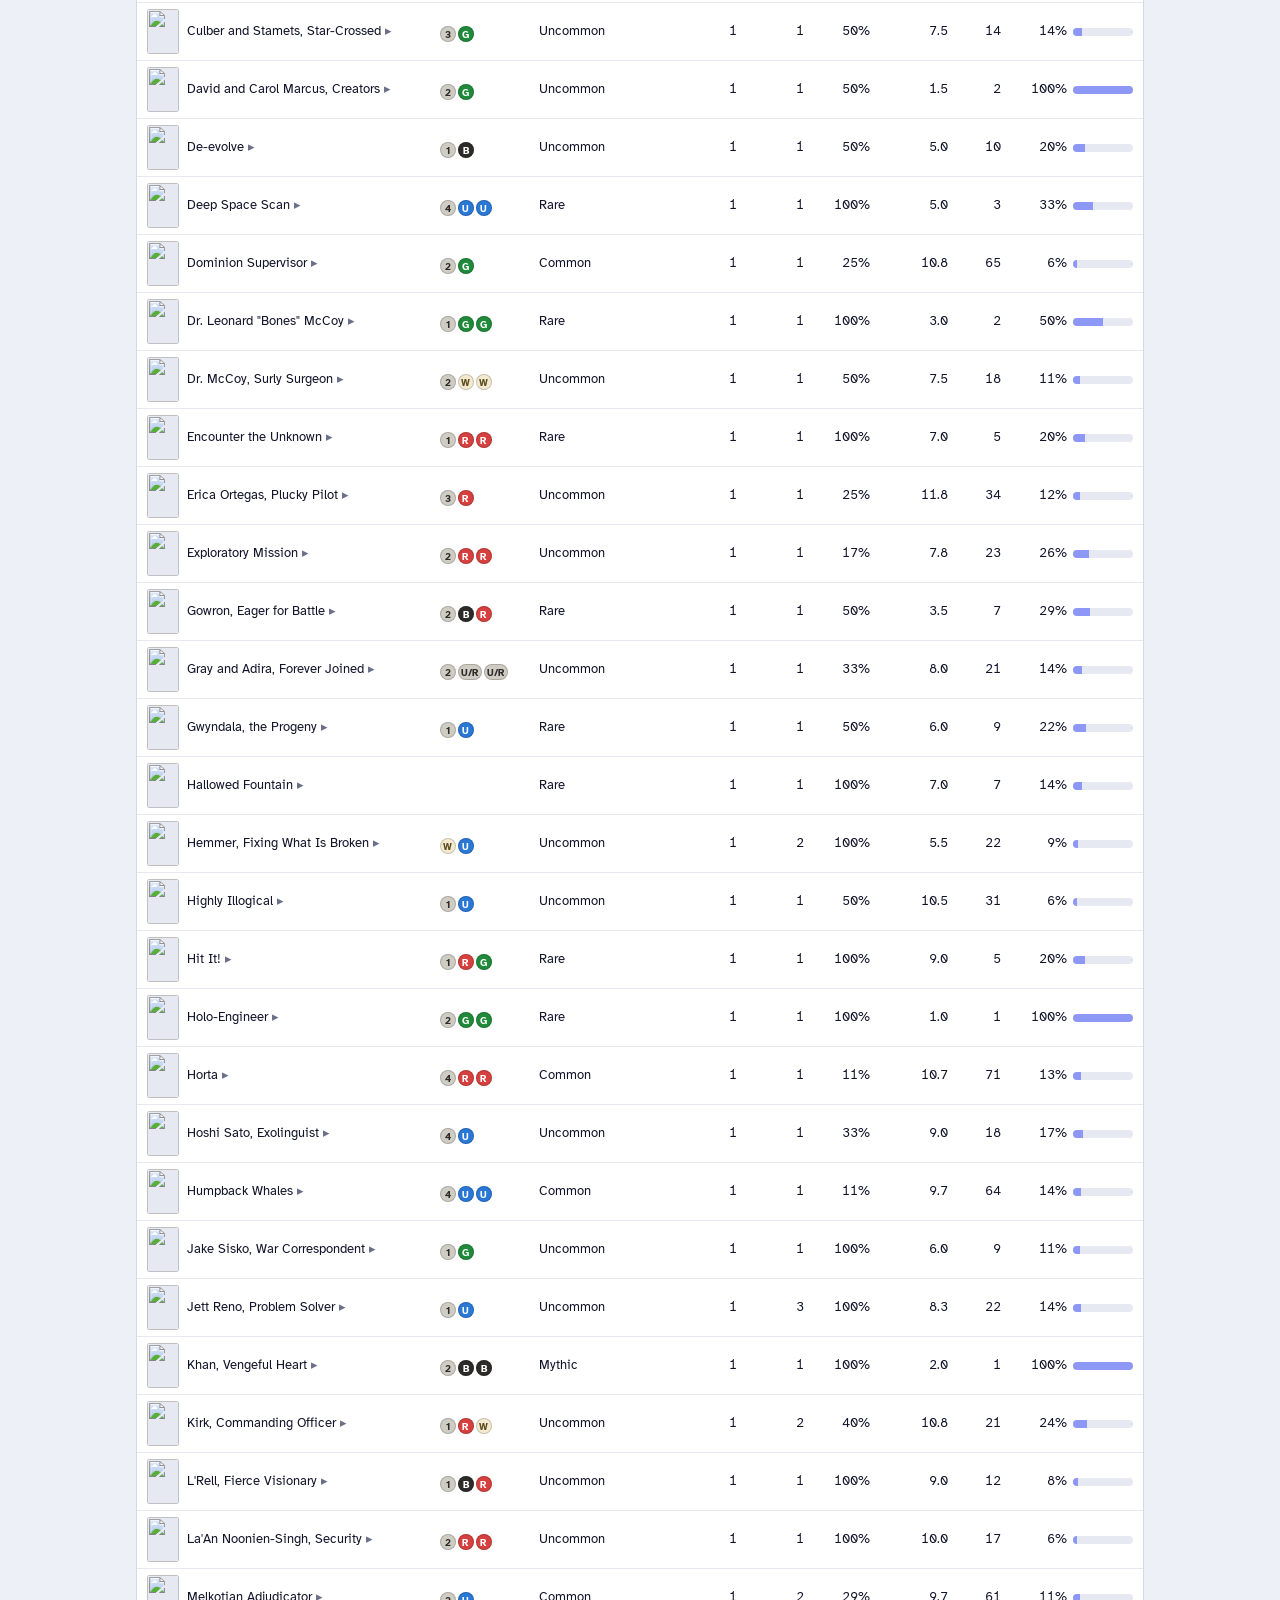
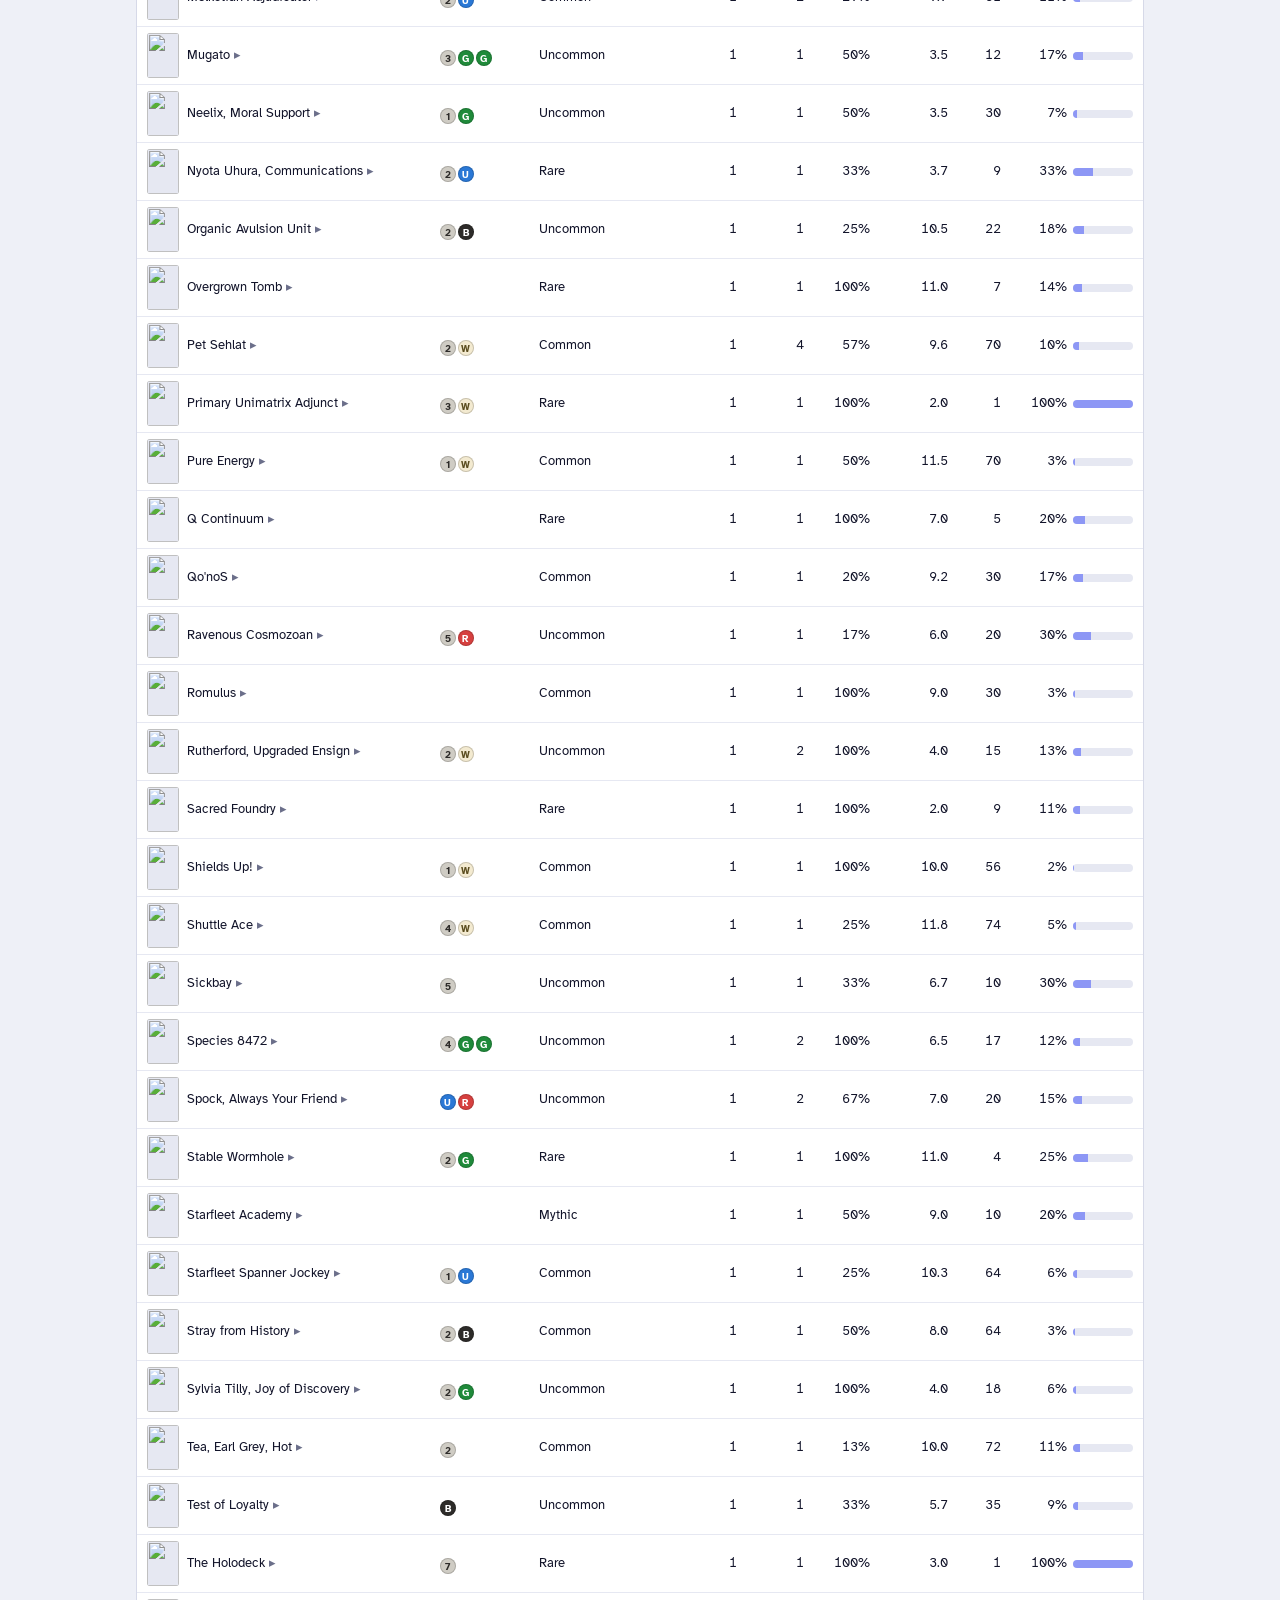
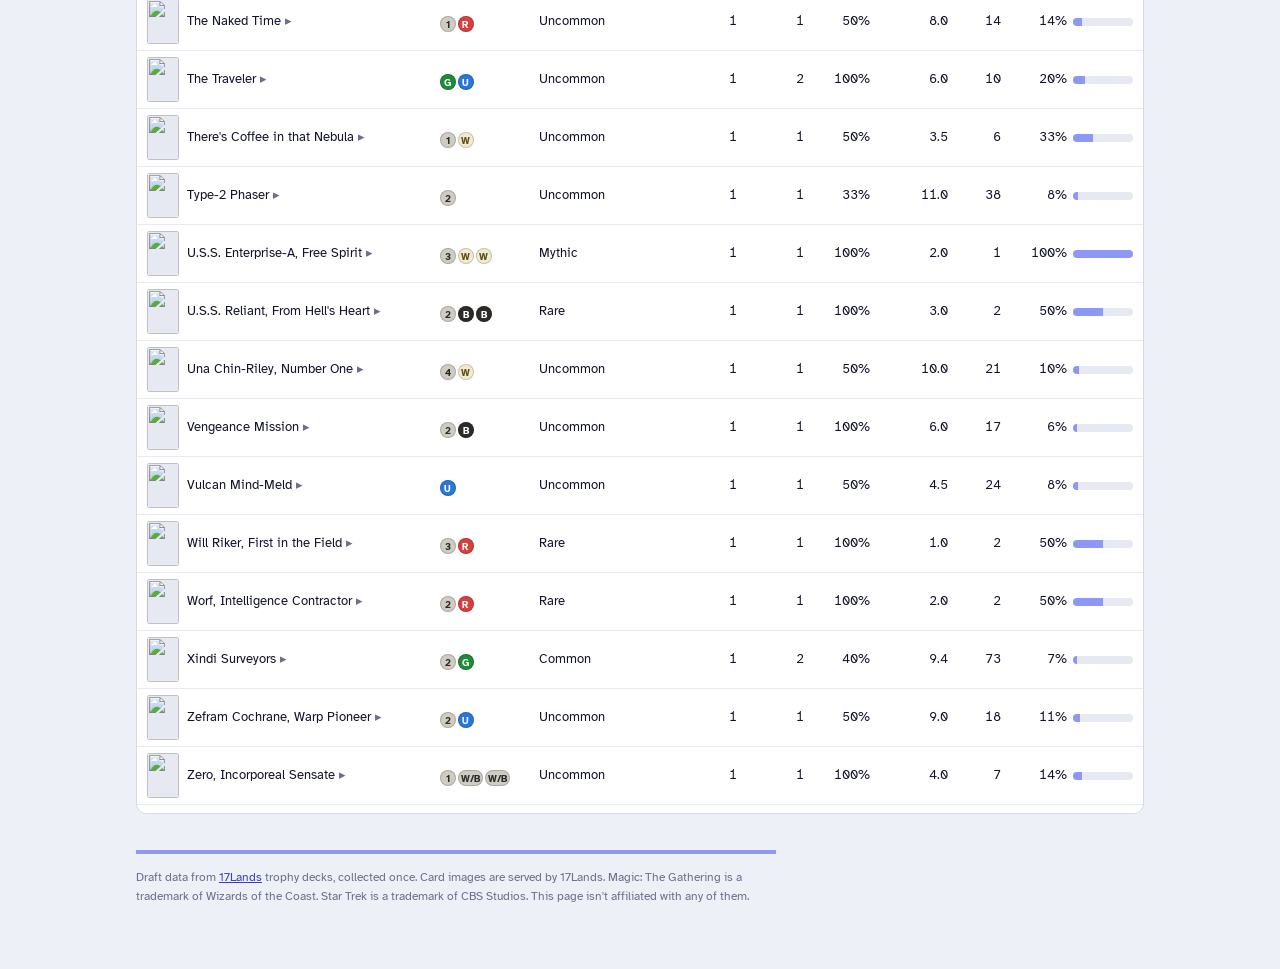
==== commit e6a6ca4f: "visual update" ====
--- a/docs/cards.html
+++ b/docs/cards.html
@@ -6,44 +6,15 @@
 <title>Trophy Deck Cards</title>
 <meta name="description" content="Which Star Trek (TRK) cards made the main deck of 17Lands Premier Draft trophy decks, how many copies, and how early they were picked.">
 <meta name="robots" content="noindex">
+<link rel="preconnect" href="https://fonts.googleapis.com">
+<link rel="preconnect" href="https://fonts.gstatic.com" crossorigin>
+<link rel="stylesheet" href="https://fonts.googleapis.com/css2?family=Antonio:wght@600&family=Atkinson+Hyperlegible:ital,wght@0,400;0,700;1,400&display=swap">
+<link rel="stylesheet" href="site.css">
 <style>
-:root {
-  color-scheme: light;
-  --bg: #f4f3ef; --surface-1: #fcfcfb; --border: #e2e0da; --grid: #ecebe6;
-  --text-primary: #0b0b0b; --text-secondary: #52514e; --text-muted: #77756f;
-  --series-1: #2a78d6; --series-1-soft: #a9c8ef; --accent-ink: #1d5fae;
-  --pip-W: #f3ead0; --pip-W-ink: #5b4d1f; --pip-U: #2a78d6; --pip-U-ink: #fff;
-  --pip-B: #2d2b29; --pip-B-ink: #fff; --pip-R: #d6403f; --pip-R-ink: #fff;
-  --pip-G: #1f8a3a; --pip-G-ink: #fff; --pip-C: #cfccc4; --pip-C-ink: #2d2b29;
-}
-@media (prefers-color-scheme: dark) {
-  :root:not([data-theme="light"]) {
-    color-scheme: dark;
-    --bg: #121211; --surface-1: #1a1a19; --border: #2e2d2b; --grid: #262624;
-    --text-primary: #f0efec; --text-secondary: #c3c2b7; --text-muted: #9a998f;
-    --series-1: #3987e5; --series-1-soft: #2a4a72; --accent-ink: #8db8f0; --pip-B: #4a4744; --pip-C: #5a5853; --pip-C-ink: #f0efec;
-  }
-}
-:root[data-theme="dark"] {
-  color-scheme: dark;
-  --bg: #121211; --surface-1: #1a1a19; --border: #2e2d2b; --grid: #262624;
-  --text-primary: #f0efec; --text-secondary: #c3c2b7; --text-muted: #9a998f;
-  --series-1: #3987e5; --series-1-soft: #2a4a72; --accent-ink: #8db8f0; --pip-B: #4a4744; --pip-C: #5a5853; --pip-C-ink: #f0efec;
-}
-* { box-sizing: border-box; }
-body { margin: 0; background: var(--bg); color: var(--text-primary); font: 15px/1.5 system-ui, -apple-system, "Segoe UI", Roboto, sans-serif; }
-a { color: var(--accent-ink); }
-.wrap { max-width: 1040px; margin: 0 auto; padding: 24px 16px 64px; }
-h1 { font-size: 26px; line-height: 1.2; margin: 0 0 6px; }
-.sub { color: var(--text-secondary); margin: 0 0 16px; }
-.note { background: var(--surface-1); border: 1px solid var(--border); border-left: 4px solid var(--series-1); border-radius: 8px; padding: 12px 14px; margin-bottom: 16px; color: var(--text-secondary); font-size: 14px; }
+.note { background: var(--surface-1); border: 1px solid var(--border); border-left: 4px solid var(--here); border-radius: 8px; padding: 12px 14px; margin-bottom: 16px; color: var(--text-secondary); font-size: 14px; }
 .controls { display: flex; flex-wrap: wrap; gap: 10px; align-items: center; margin-bottom: 12px; }
 input[type=search] { font: inherit; min-height: 36px; border: 1px solid var(--border); border-radius: 8px; background: var(--surface-1); color: var(--text-primary); padding: 6px 12px; width: min(100%, 280px); }
-.seg { display: inline-flex; border: 1px solid var(--border); border-radius: 8px; overflow: hidden; background: var(--surface-1); }
-.seg button { font: inherit; border: 0; background: transparent; color: var(--text-secondary); padding: 6px 10px; cursor: pointer; min-height: 36px; }
-.seg button[aria-pressed="true"] { background: var(--series-1); color: #fff; }
-:is(input, button):focus-visible { outline: 2px solid var(--series-1); outline-offset: 2px; }
-.meta { color: var(--text-muted); font-size: 13px; }
+:is(input, button):focus-visible { outline: 2px solid var(--here); outline-offset: 2px; }
 .panel { background: var(--surface-1); border: 1px solid var(--border); border-radius: 10px; padding: 8px 0; }
 .table-scroll { overflow-x: auto; }
 table { width: 100%; border-collapse: collapse; font-size: 13px; }
@@ -59,7 +30,7 @@
 .name img { width: 32px; height: 45px; border-radius: 3px; object-fit: cover; background: var(--grid); flex: none; }
 .name span { white-space: normal; min-width: 140px; }
 .meter { display: inline-block; width: 60px; height: 8px; background: var(--grid); border-radius: 4px; vertical-align: middle; margin-left: 6px; overflow: hidden; }
-.meter i { display: block; height: 100%; background: var(--series-1); }
+.meter i { display: block; height: 100%; background: var(--here); }
 .pips { display: inline-flex; gap: 2px; vertical-align: -3px; }
 .pip { display: inline-grid; place-items: center; min-width: 16px; height: 16px; padding: 0 3px; border-radius: 8px; font-size: 10px; font-weight: 700; box-shadow: inset 0 0 0 1px rgba(0,0,0,.18); }
 .pip-W { background: var(--pip-W); color: var(--pip-W-ink); } .pip-U { background: var(--pip-U); color: var(--pip-U-ink); }
@@ -70,7 +41,7 @@
 .name button { font: inherit; color: inherit; background: none; border: 0; padding: 0; text-align: left; cursor: pointer; white-space: normal; min-width: 140px; }
 .name button::after { content: " ▸"; color: var(--text-muted); }
 .name button[aria-expanded="true"]::after { content: " ▾"; }
-.name button:focus-visible { outline: 2px solid var(--series-1); outline-offset: 2px; }
+.name button:focus-visible { outline: 2px solid var(--here); outline-offset: 2px; }
 td.detail { background: var(--grid); white-space: normal; padding: 4px 10px 14px; }
 .pip.lc { min-width: 13px; height: 13px; font-size: 8px; opacity: .8; }
 .detail-inner { position: sticky; left: 10px; max-width: min(1000px, calc(100vw - 56px)); }
@@ -78,8 +49,8 @@
 .deck-head h3 { font-size: 14px; margin: 0 8px 0 0; }
 .deck-tabs { display: flex; flex-wrap: wrap; gap: 6px; }
 .deck-tabs button { font: inherit; font-size: 13px; display: inline-flex; gap: 6px; align-items: center; min-height: 32px; padding: 4px 10px; border: 1px solid var(--border); border-radius: 8px; background: var(--surface-1); color: var(--text-secondary); cursor: pointer; }
-.deck-tabs button[aria-selected="true"] { border-color: var(--series-1); box-shadow: inset 0 0 0 1px var(--series-1); color: var(--text-primary); }
-.deck-tabs button:focus-visible, .deck-toggle:focus-visible { outline: 2px solid var(--series-1); outline-offset: 2px; }
+.deck-tabs button[aria-selected="true"] { border-color: var(--here); box-shadow: inset 0 0 0 1px var(--here); color: var(--text-primary); }
+.deck-tabs button:focus-visible, .deck-toggle:focus-visible { outline: 2px solid var(--here); outline-offset: 2px; }
 .deck-scroll { overflow-x: auto; padding-bottom: 6px; }
 .deck { display: flex; gap: 8px; align-items: flex-start; }
 .deck-col { flex: none; width: 112px; }
@@ -87,19 +58,26 @@
 .deck-card { position: relative; display: block; }
 .deck-card + .deck-card { margin-top: -122px; }
 .deck-card img { display: block; width: 112px; aspect-ratio: 488 / 680; border-radius: 6px; background: var(--grid); box-shadow: 0 1px 2px rgba(0,0,0,.3); }
-.deck-card.hit img { outline: 3px solid var(--series-1); outline-offset: -1px; }
+.deck-card.hit img { outline: 3px solid var(--here); outline-offset: -1px; }
 .deck-card .x { position: absolute; top: 16px; right: 4px; background: rgba(0,0,0,.75); color: #fff; font-size: 11px; font-weight: 700; border-radius: 4px; padding: 0 4px; }
 .deck-card:hover { z-index: 2; }
 .deck-foot { display: flex; flex-wrap: wrap; gap: 8px 16px; align-items: center; margin-top: 8px; font-size: 13px; }
 .deck-toggle { font: inherit; font-size: 13px; border: 1px solid var(--border); border-radius: 8px; background: var(--surface-1); color: var(--accent-ink); padding: 4px 10px; min-height: 32px; cursor: pointer; }
 #preview { position: fixed; pointer-events: none; z-index: 10; width: 220px; border-radius: 10px; box-shadow: 0 8px 24px rgba(0,0,0,.35); display: none; }
 .empty { color: var(--text-muted); padding: 12px; }
-footer { margin-top: 28px; color: var(--text-muted); font-size: 12px; }
 </style>
 </head>
-<body>
+<body class="p-cards">
 <div class="wrap">
-  <p><a href="./">← Back to the trophy stats</a> · <a href="follow.html">Follow a trophy draft</a></p>
+  <header class="bridge">
+    <div class="elbow" aria-hidden="true"></div>
+    <div class="bar"><a class="site" href="index.html">TRK early access</a><span>Star Trek limited, from 17Lands trophy decks</span></div>
+    <nav aria-label="Pages">
+      <a href="index.html"><b>Trophy stats</b><span>What's winning, by colour</span></a>
+      <a href="cards.html" aria-current="page"><b>Card picks</b><span>Every card in a trophy deck</span></a>
+      <a href="follow.html"><b>Follow a draft</b><span>Pick along with a trophy drafter</span></a>
+    </nav>
+  </header>
   <h1>Cards in trophy decks</h1>
   <p class="sub">Every card that made the main deck of a Premier Draft trophy deck, ranked by how many of those decks played it. Decklists and picks are from <a href="https://www.17lands.com/trophy_decks" target="_blank" rel="noopener">17Lands trophy decks</a>; rarity is from <a href="https://scryfall.com" target="_blank" rel="noopener">Scryfall</a>. Open a card to see the decks that played it.</p>
   <div class="note">
--- a/docs/site.css
+++ b/docs/site.css
@@ -0,0 +1,124 @@
+/* Shared tokens, base, page header and nav. Page-specific styles stay inline in each page. */
+:root {
+  color-scheme: light;
+  --bg: #eef0f7;
+  --surface-1: #ffffff;
+  --border: #d6d9e8;
+  --grid: #e6e8f2;
+  --text-primary: #12142a;
+  --text-secondary: #474b66;
+  --text-muted: #6b6f8a;
+  --series-1: #e08a12;
+  --series-1-soft: #f5cf94;
+  --track: #e6e8f2;
+  --accent-ink: #3842b8;
+  --on-accent: #1a1206;
+  --tip-bg: #12142a;
+  --tip-fg: #eef0f7;
+  --good: #1f8a3a;
+  --bad: #d6403f;
+  --hue-stats: #f0a030;
+  --hue-cards: #8d97f5;
+  --hue-follow: #c77cc3;
+  --pip-W: #f3ead0; --pip-W-ink: #5b4d1f;
+  --pip-U: #2a78d6; --pip-U-ink: #fff;
+  --pip-B: #2d2b29; --pip-B-ink: #fff;
+  --pip-R: #d6403f; --pip-R-ink: #fff;
+  --pip-G: #1f8a3a; --pip-G-ink: #fff;
+  --pip-C: #cfccc4; --pip-C-ink: #2d2b29;
+  --display: "Antonio", "Arial Narrow", sans-serif;
+}
+@media (prefers-color-scheme: dark) {
+  :root:not([data-theme="light"]) {
+    color-scheme: dark;
+    --bg: #0d1020; --surface-1: #161a2e; --border: #2a2f4a; --grid: #1f2440;
+    --text-primary: #eef0fb; --text-secondary: #b8bdd8; --text-muted: #8a90b0;
+    --series-1: #f5a742; --series-1-soft: #7a5a2c; --track: #1f2440; --accent-ink: #a8b4ff;
+    --tip-bg: #eef0fb; --tip-fg: #0d1020; --good: #3fb35c; --bad: #e86160;
+    --hue-stats: #f5a742; --hue-cards: #9ea8ff; --hue-follow: #d48bd0;
+    --pip-B: #4a4744; --pip-C: #5a5853; --pip-C-ink: #f0efec;
+  }
+}
+:root[data-theme="dark"] {
+  color-scheme: dark;
+  --bg: #0d1020; --surface-1: #161a2e; --border: #2a2f4a; --grid: #1f2440;
+  --text-primary: #eef0fb; --text-secondary: #b8bdd8; --text-muted: #8a90b0;
+  --series-1: #f5a742; --series-1-soft: #7a5a2c; --track: #1f2440; --accent-ink: #a8b4ff;
+  --tip-bg: #eef0fb; --tip-fg: #0d1020; --good: #3fb35c; --bad: #e86160;
+  --hue-stats: #f5a742; --hue-cards: #9ea8ff; --hue-follow: #d48bd0;
+  --pip-B: #4a4744; --pip-C: #5a5853; --pip-C-ink: #f0efec;
+}
+body.p-stats { --here: var(--hue-stats); }
+body.p-cards { --here: var(--hue-cards); }
+body.p-follow { --here: var(--hue-follow); }
+
+* { box-sizing: border-box; }
+body {
+  margin: 0; background: var(--bg); color: var(--text-primary);
+  font: 15px/1.55 "Atkinson Hyperlegible", system-ui, -apple-system, "Segoe UI", sans-serif;
+}
+a { color: var(--accent-ink); }
+.wrap { max-width: 1040px; margin: 0 auto; padding: 20px 16px 64px; }
+h1 { font: 600 40px/1.1 var(--display); margin: 0 0 8px; letter-spacing: .01em; }
+h2 { font-family: var(--display); font-weight: 600; letter-spacing: .01em; }
+.sub { color: var(--text-secondary); margin: 0 0 20px; max-width: 72ch; }
+
+/* Console header: a rail in the current page's colour curves into the top bar; the page buttons sit inside the bend. */
+.bridge {
+  --rail: 112px; --bar: 40px; --bend: 28px;
+  display: grid; grid-template-columns: var(--rail) 1fr; grid-template-rows: var(--bar) auto;
+  column-gap: 0; margin-bottom: 28px;
+}
+.bridge .elbow {
+  grid-row: 1 / 3; grid-column: 1; background: var(--here);
+  border-radius: 48px 0 0 22px;
+}
+.bridge .bar {
+  grid-row: 1; grid-column: 2; position: relative; display: flex; align-items: center; gap: 16px;
+  background: var(--here); color: var(--on-accent); border-radius: 0 999px 999px 0; padding: 0 22px 0 6px;
+}
+.bridge .bar::after {
+  /* the inner curve of the bend */
+  content: ""; position: absolute; left: 0; top: 100%; width: var(--bend); height: var(--bend);
+  background: radial-gradient(circle at 100% 100%, transparent calc(var(--bend) - .5px), var(--here) var(--bend));
+}
+.bridge .site { font: 600 22px/1 var(--display); color: inherit; text-decoration: none; letter-spacing: .02em; }
+.bridge .bar span { margin-left: auto; font-size: 13px; opacity: .85; }
+.bridge nav {
+  grid-row: 2; grid-column: 2; display: grid; grid-template-columns: repeat(3, 1fr); gap: 8px;
+  padding: 14px 0 0 calc(var(--bend) + 10px);
+}
+.bridge nav a {
+  --hue: var(--hue-stats);
+  display: flex; flex-direction: column; justify-content: center; min-height: 64px; padding: 8px 22px 8px 18px;
+  border-radius: 999px 14px 14px 999px; text-decoration: none; color: var(--text-primary);
+  background: color-mix(in srgb, var(--hue) 18%, var(--surface-1));
+  border-left: 10px solid var(--hue);
+}
+.bridge nav a[href="cards.html"] { --hue: var(--hue-cards); }
+.bridge nav a[href="follow.html"] { --hue: var(--hue-follow); }
+.bridge nav a b { font: 600 20px/1.15 var(--display); letter-spacing: .02em; }
+.bridge nav a span { font-size: 13px; color: var(--text-secondary); }
+.bridge nav a:hover { background: color-mix(in srgb, var(--hue) 34%, var(--surface-1)); }
+.bridge nav a[aria-current="page"] { background: var(--hue); color: var(--on-accent); }
+.bridge nav a[aria-current="page"] span { color: var(--on-accent); opacity: .8; }
+.bridge nav a:focus-visible { outline: 3px solid var(--text-primary); outline-offset: 2px; }
+@media (max-width: 640px) {
+  .bridge { --rail: 18px; --bend: 18px; }
+  .bridge .elbow { border-radius: 18px 0 0 12px; }
+  .bridge .bar span { display: none; }
+  .bridge nav { grid-template-columns: 1fr; gap: 6px; }
+  .bridge nav a { min-height: 52px; }
+}
+
+/* Segmented toggles shared by stats and cards */
+.seg { display: inline-flex; flex-wrap: wrap; border: 1px solid var(--border); border-radius: 999px; overflow: hidden; background: var(--surface-1); }
+.seg button {
+  font: inherit; border: 0; background: transparent; color: var(--text-secondary);
+  padding: 6px 14px; cursor: pointer; min-height: 36px;
+}
+.seg button[aria-pressed="true"] { background: var(--here); color: var(--on-accent); font-weight: 700; }
+.seg button:focus-visible { outline: 2px solid var(--text-primary); outline-offset: -3px; }
+.meta { color: var(--text-muted); font-size: 13px; }
+
+footer { margin-top: 36px; padding-top: 14px; border-top: 4px solid var(--here); color: var(--text-muted); font-size: 12px; max-width: 80ch; }
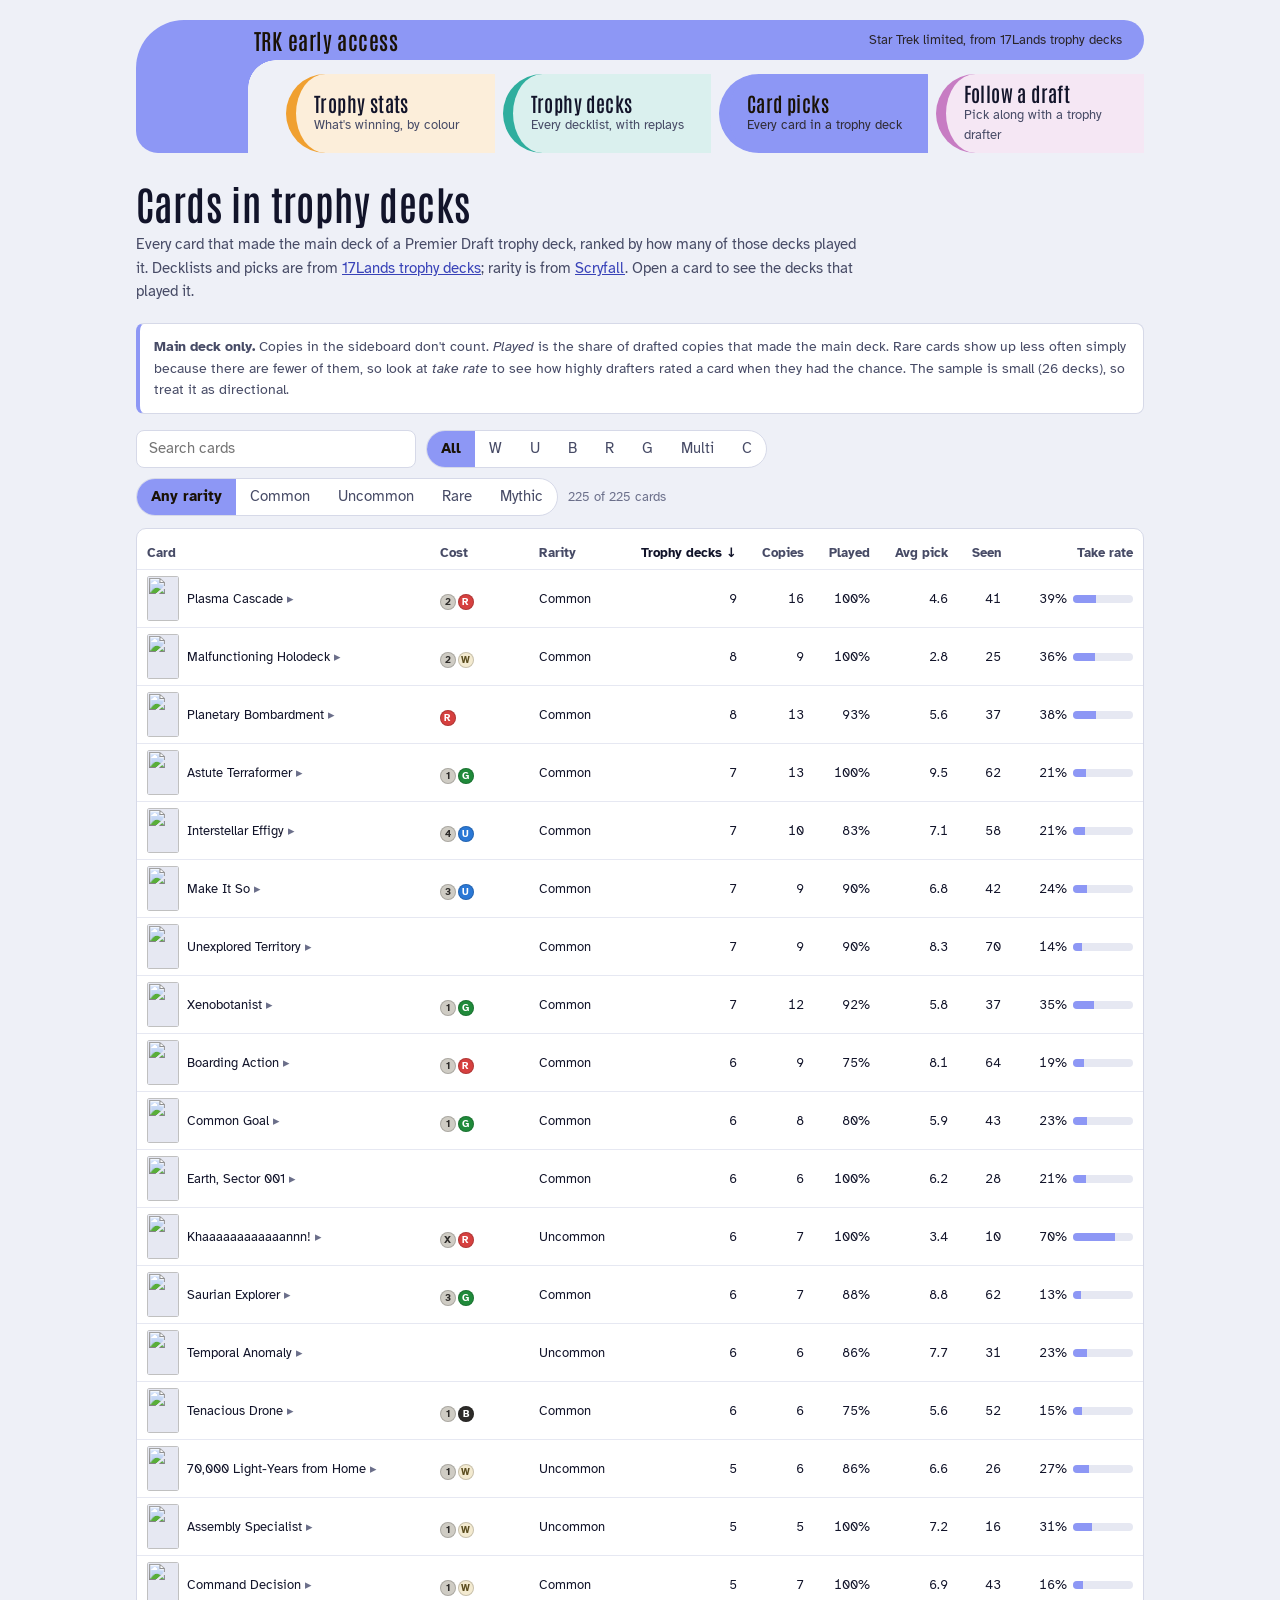
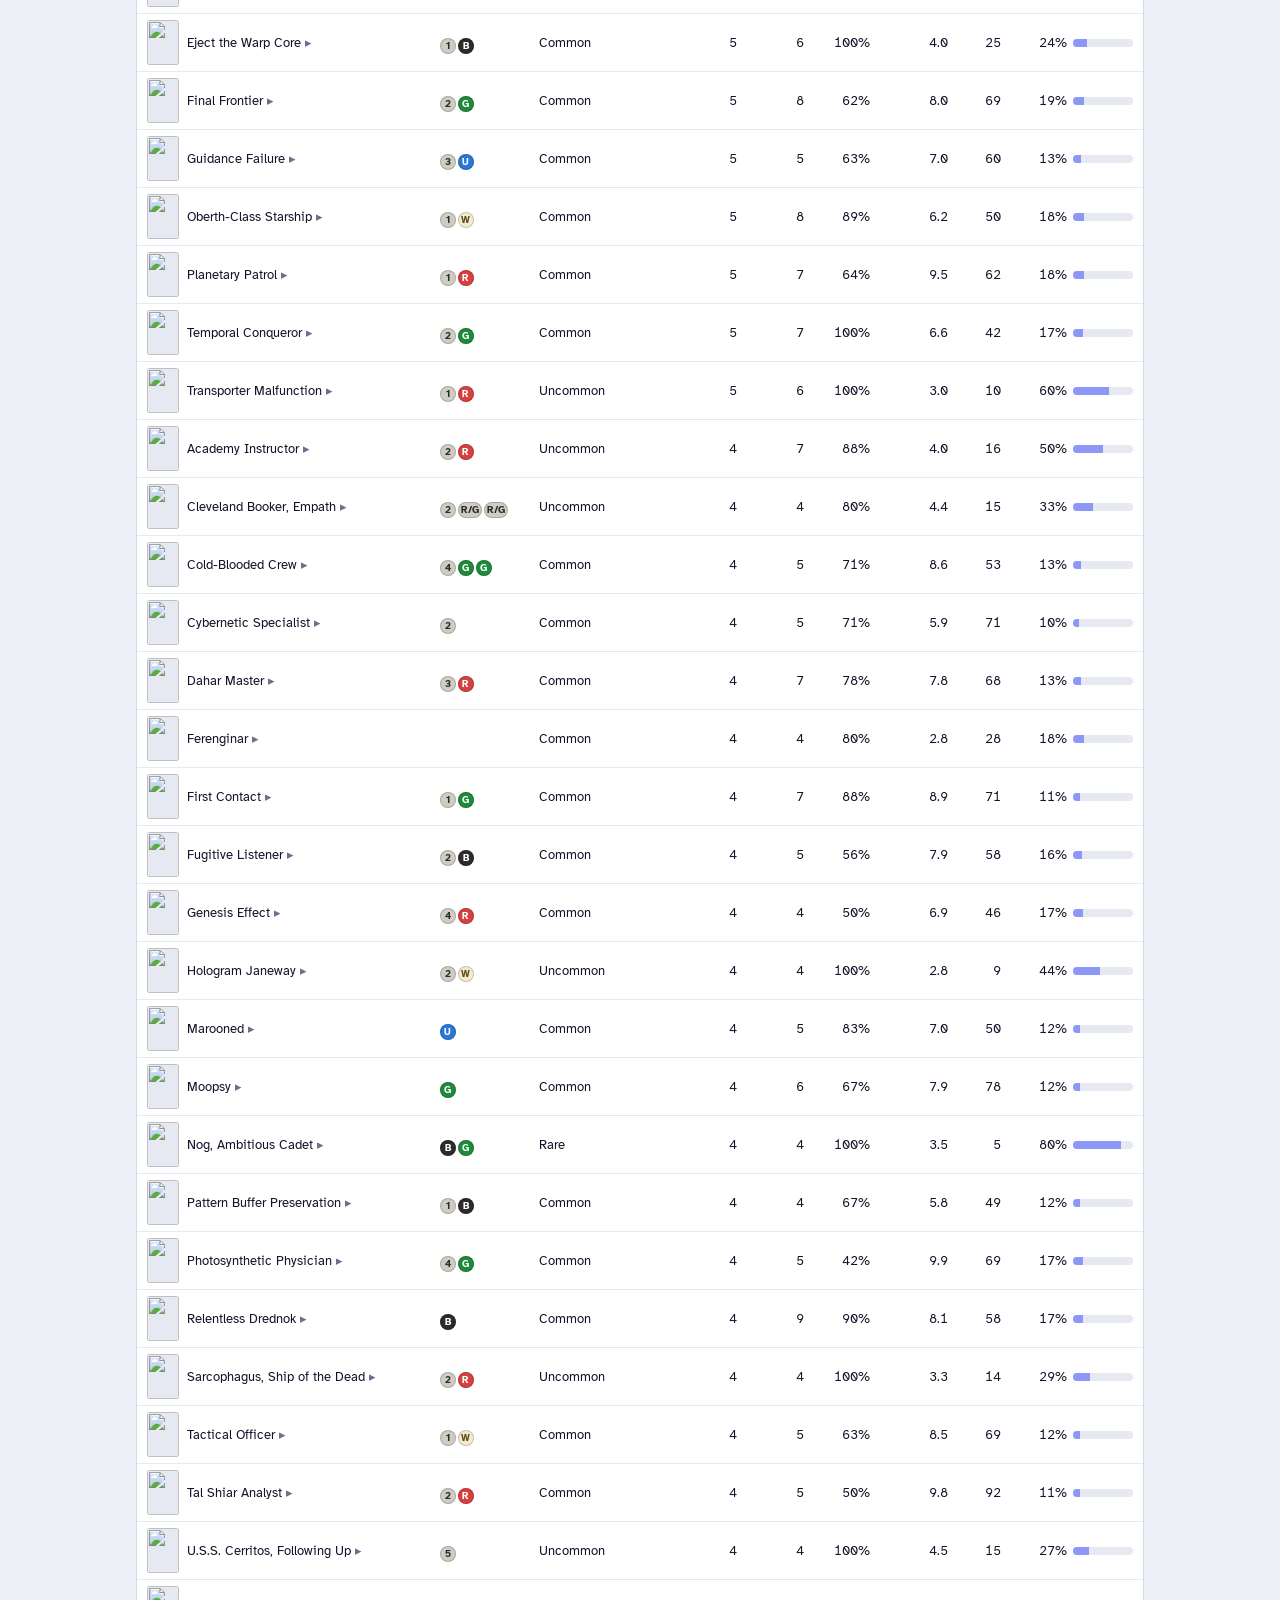
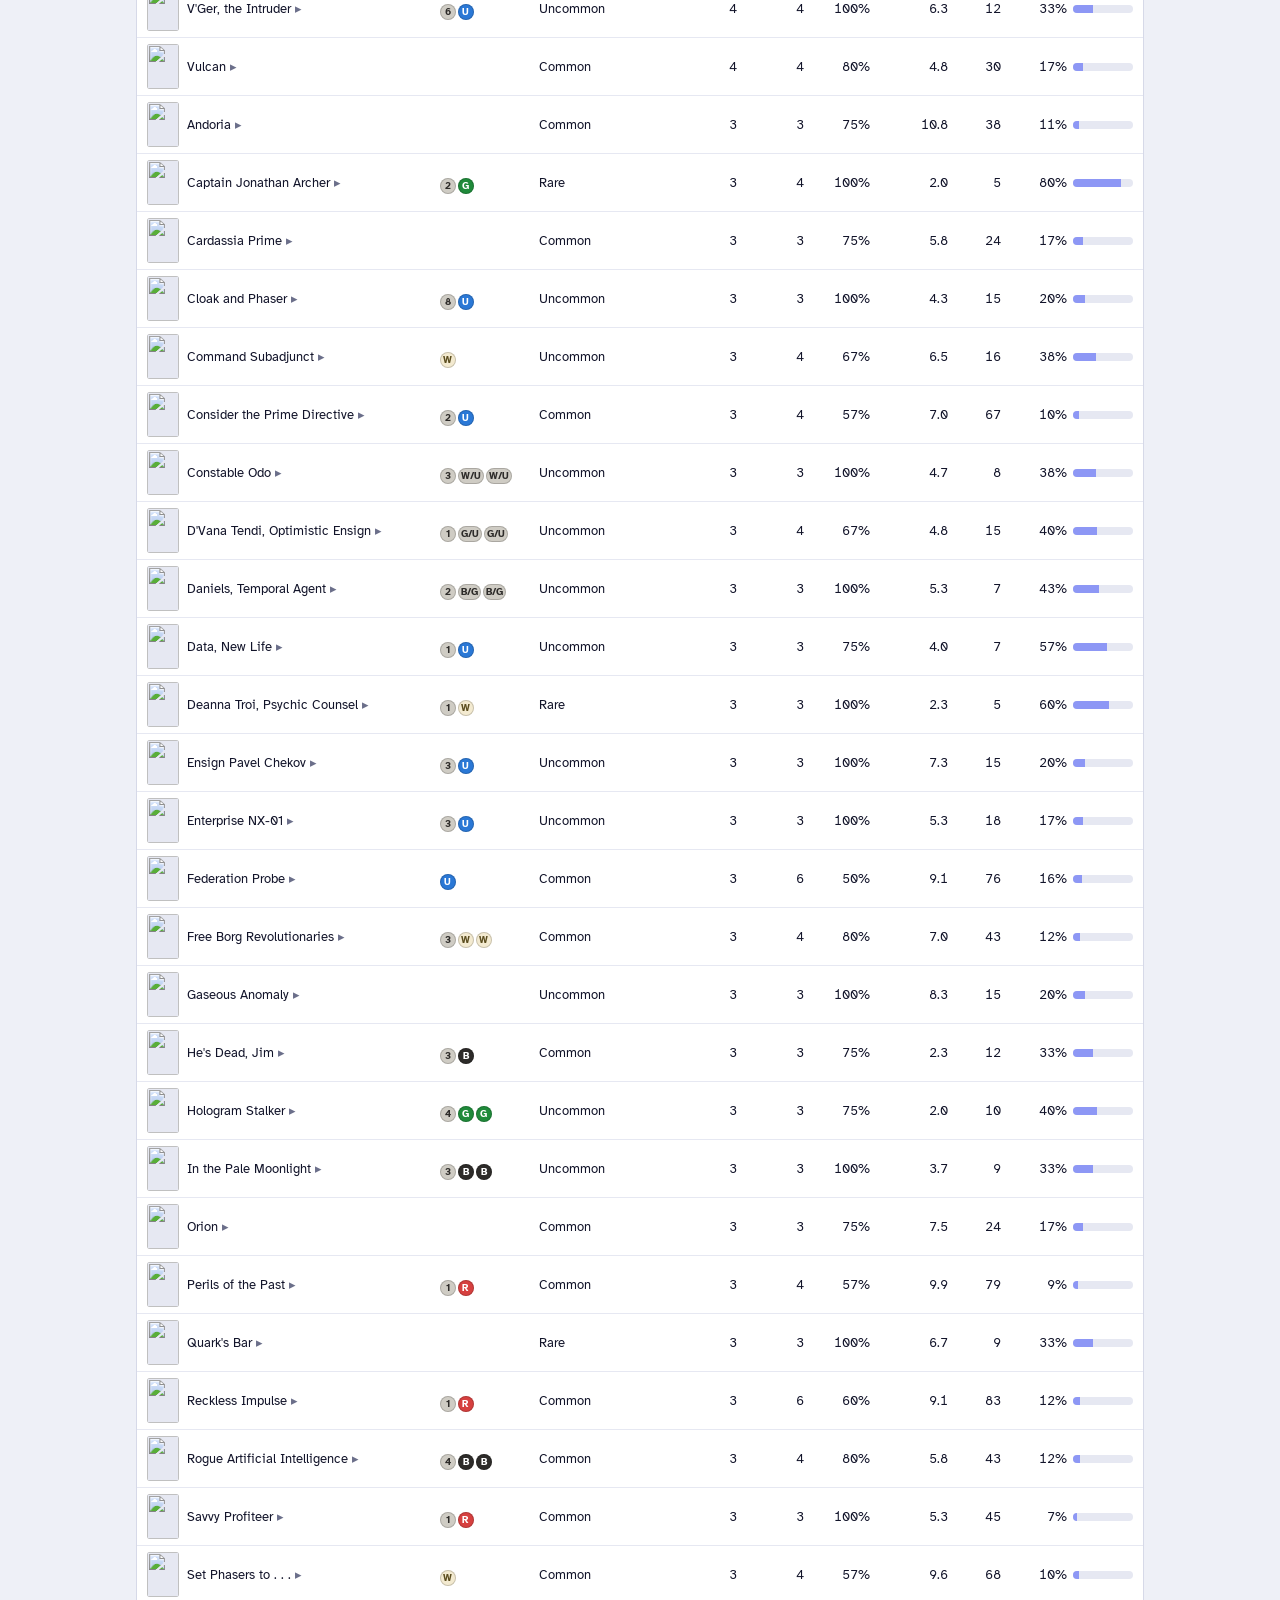
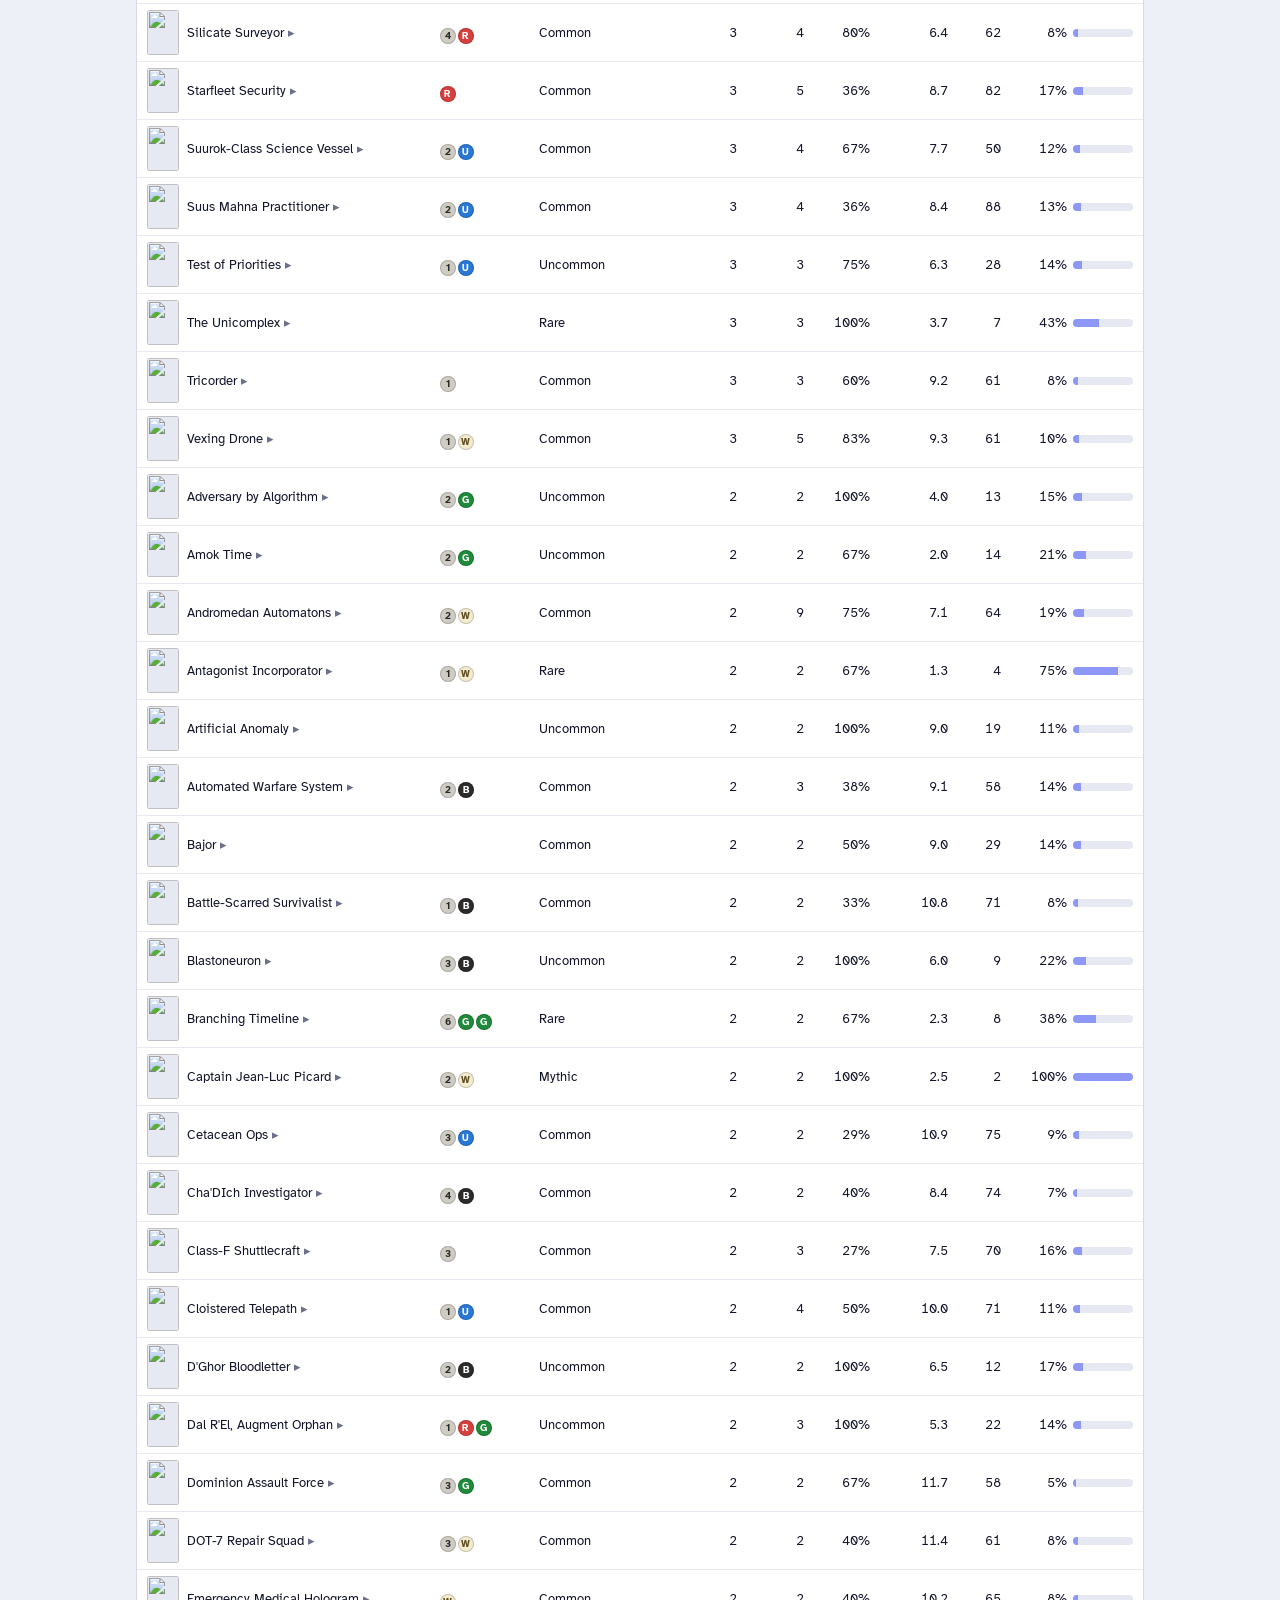
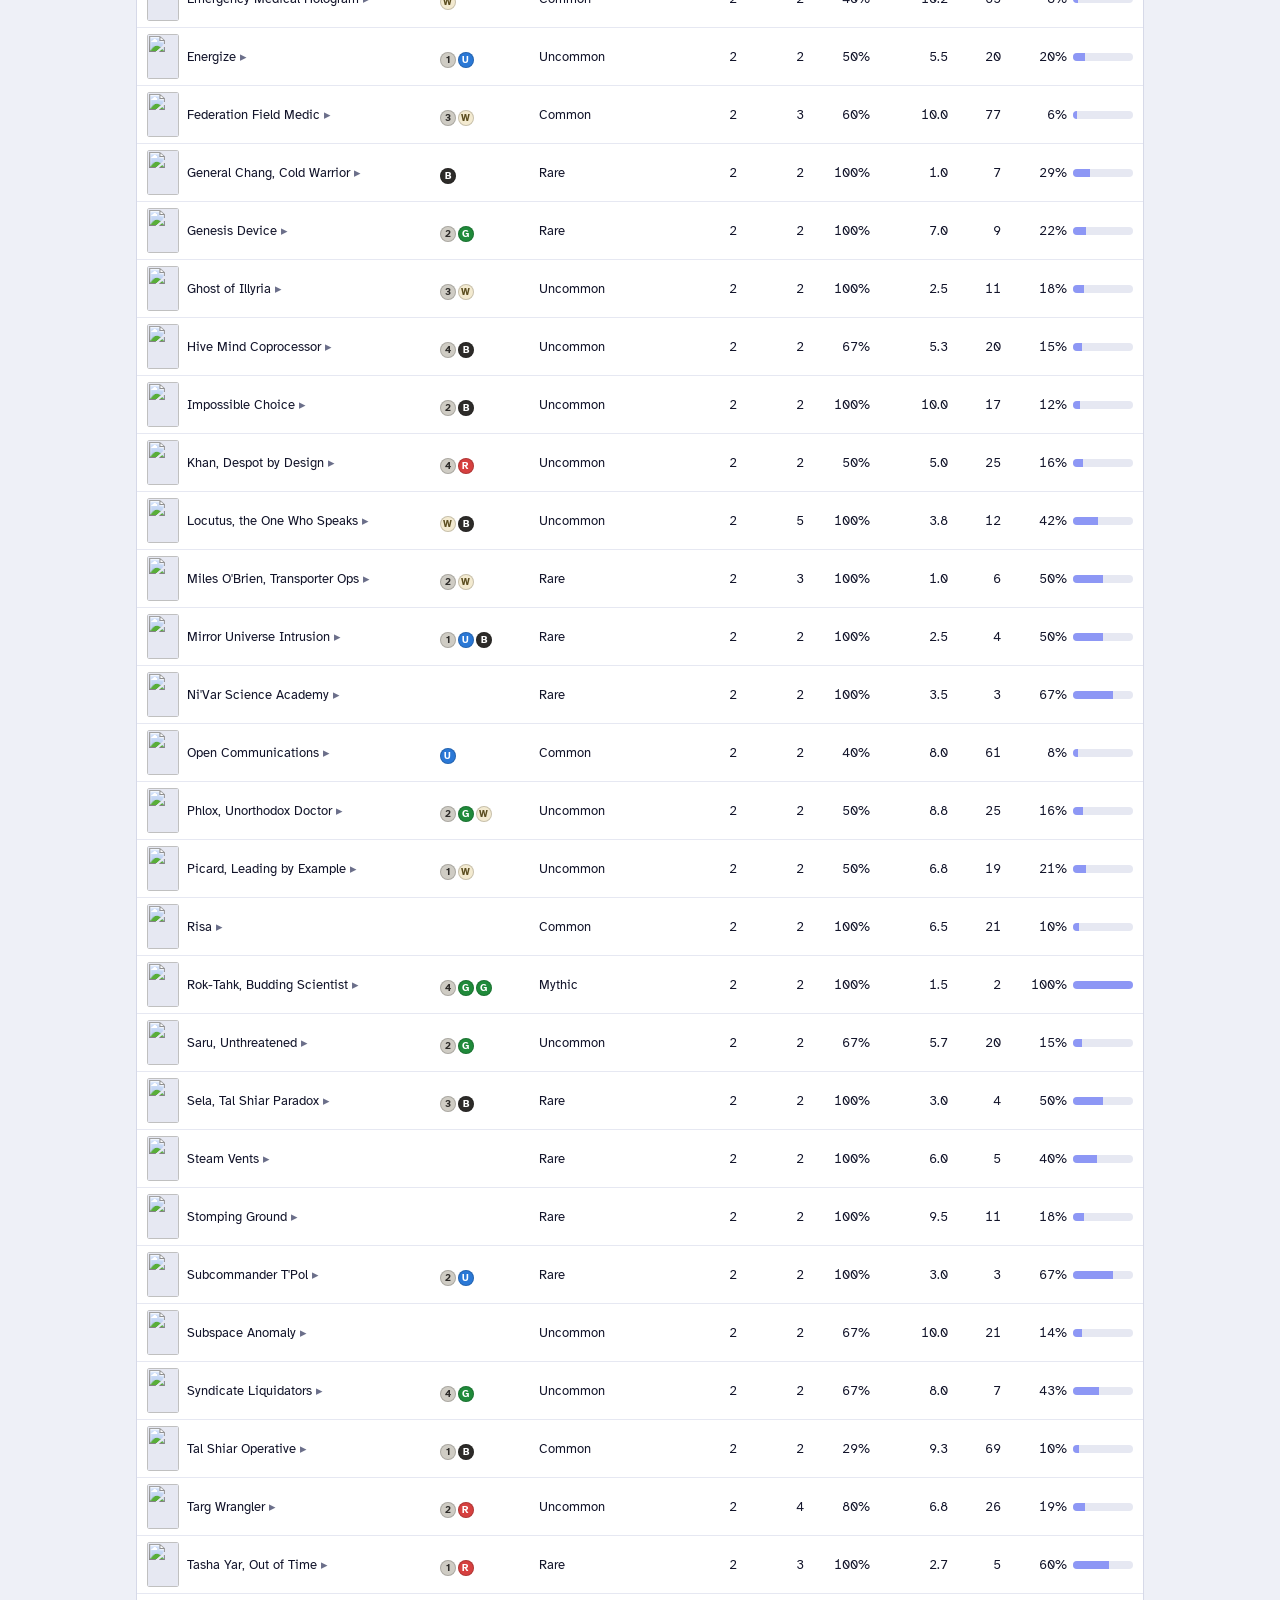
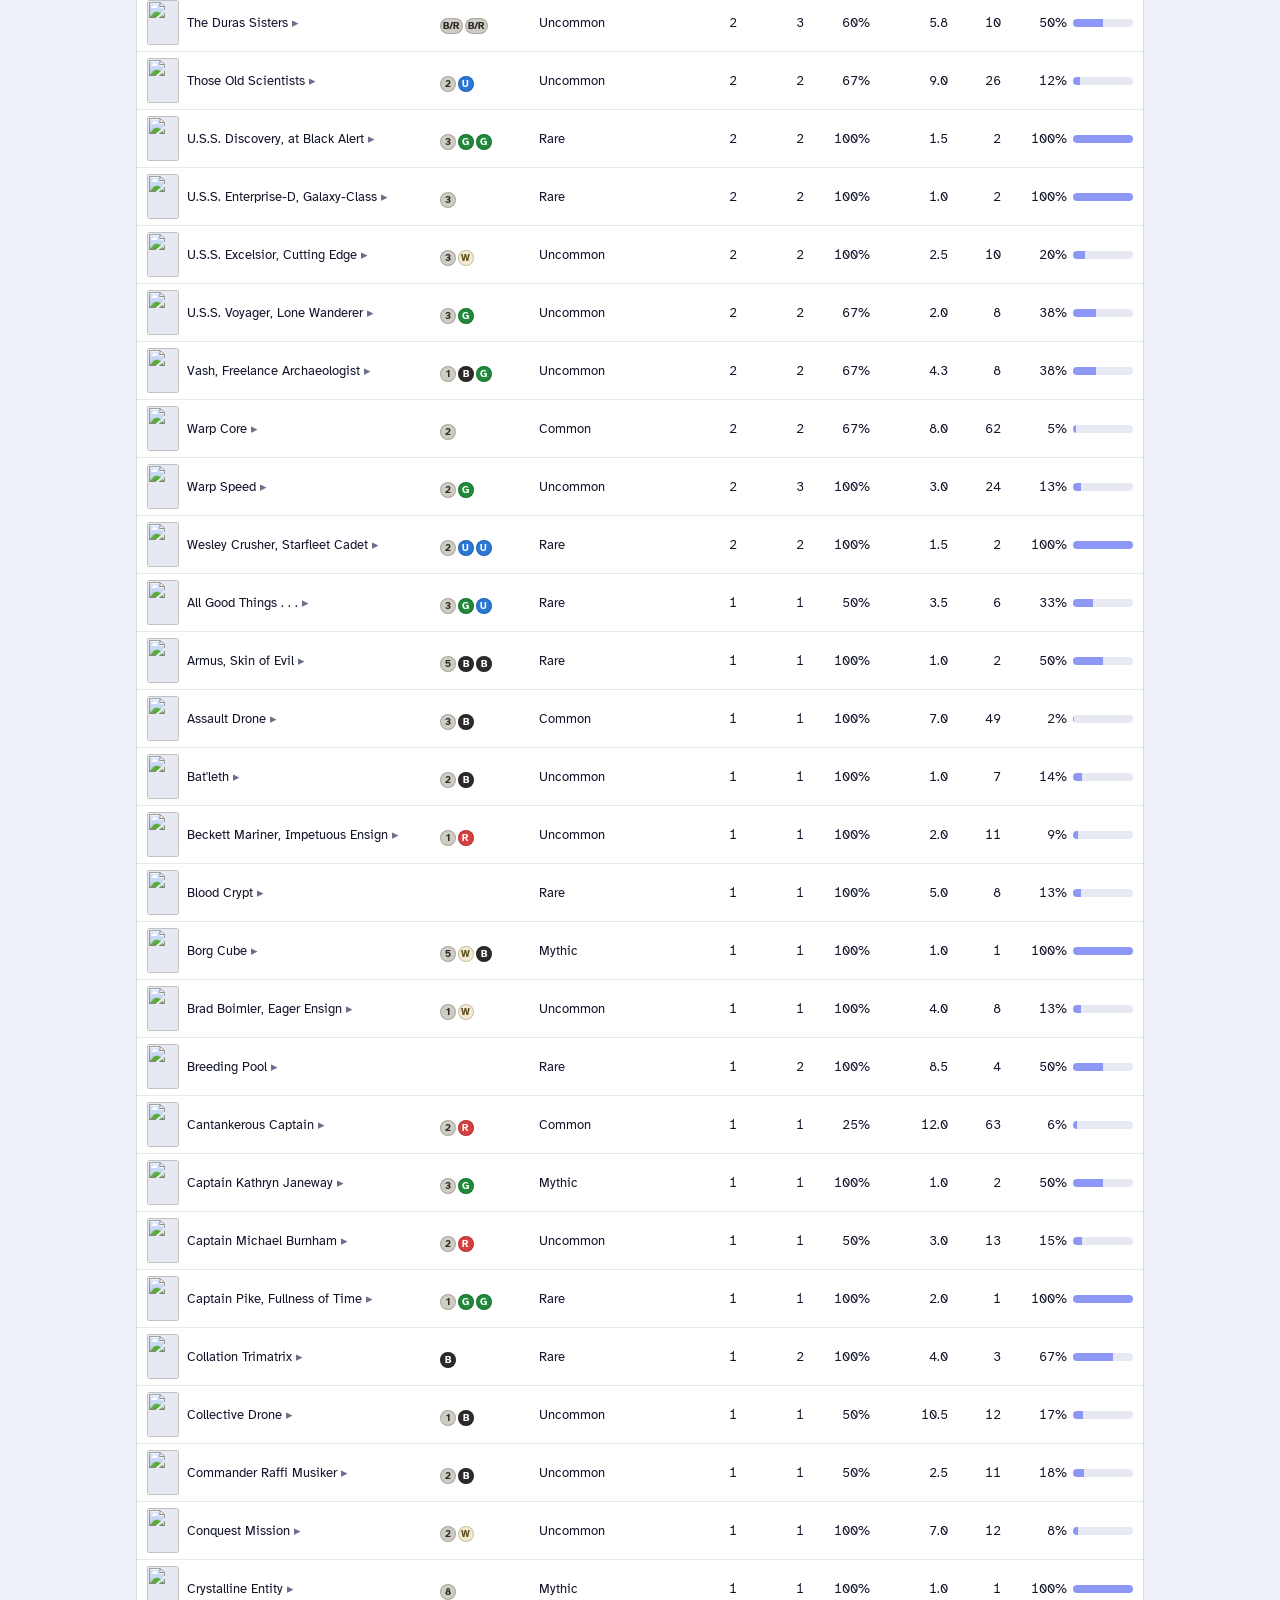
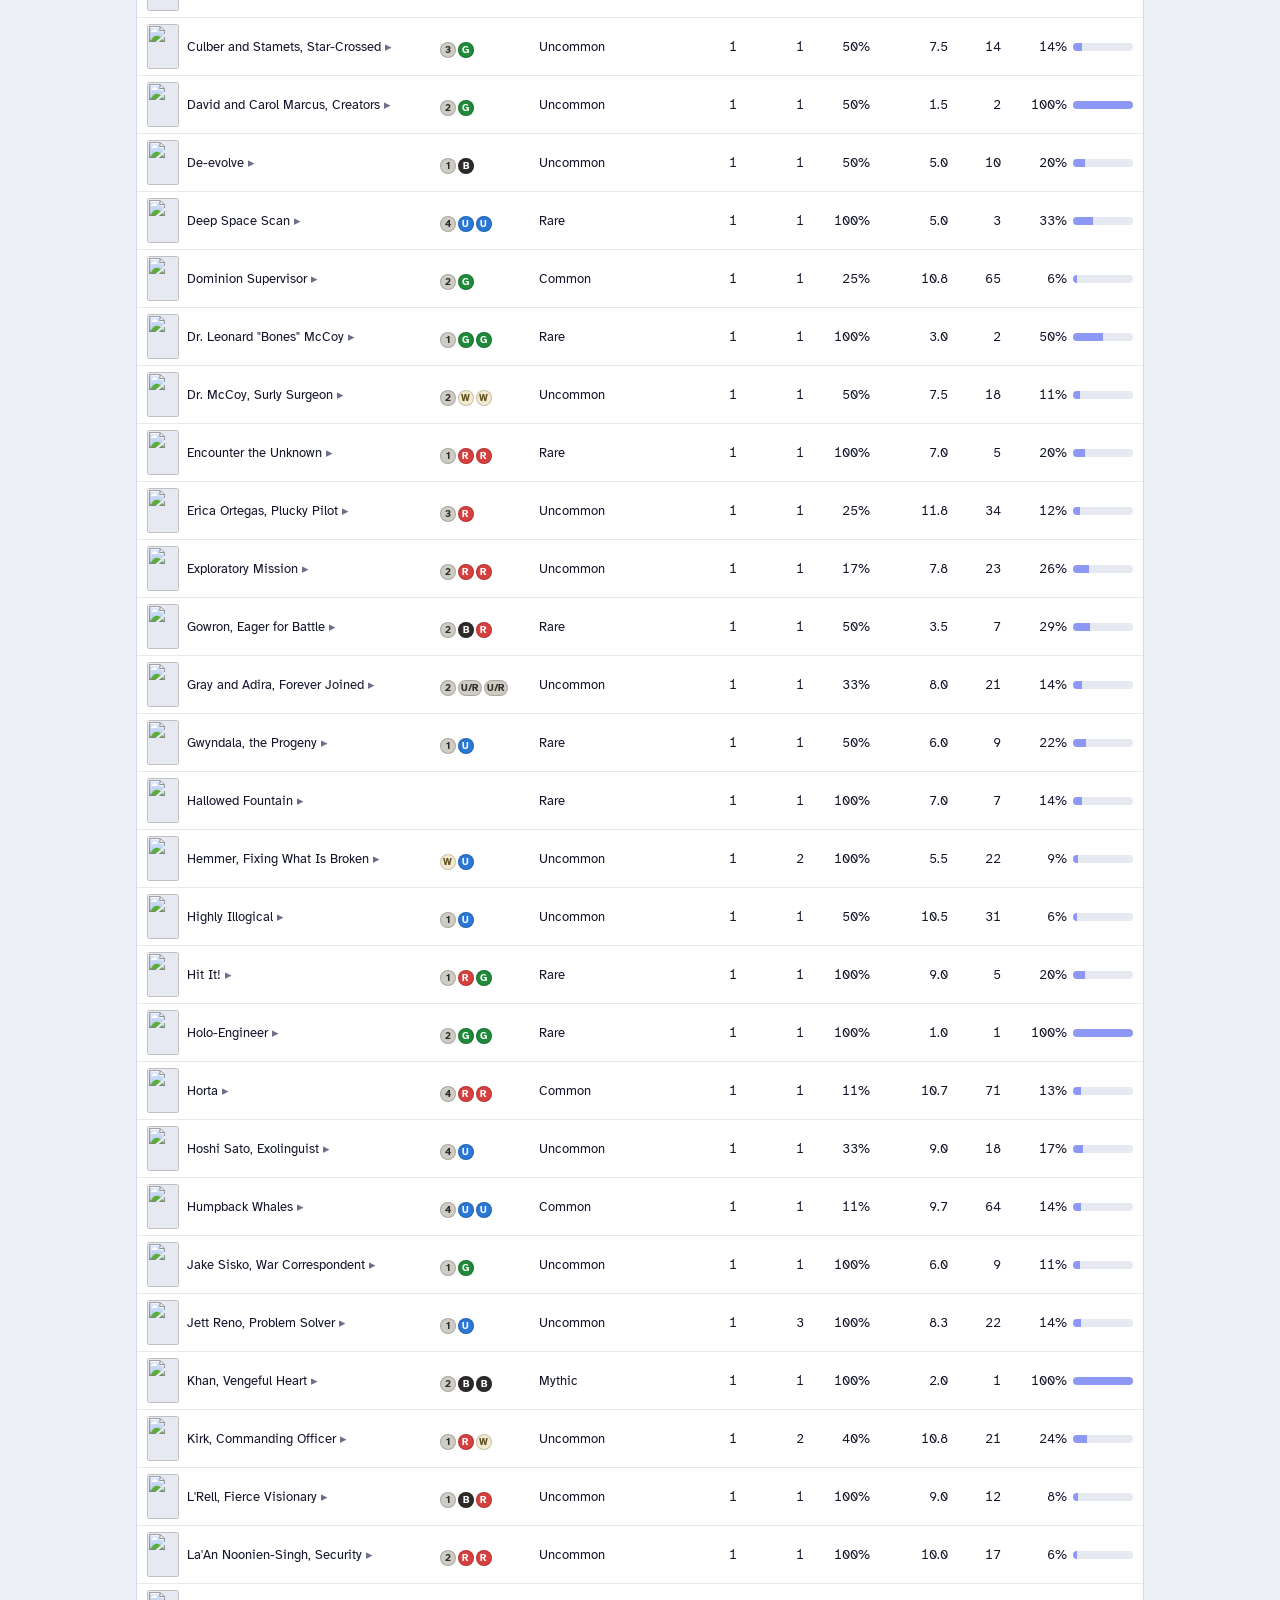
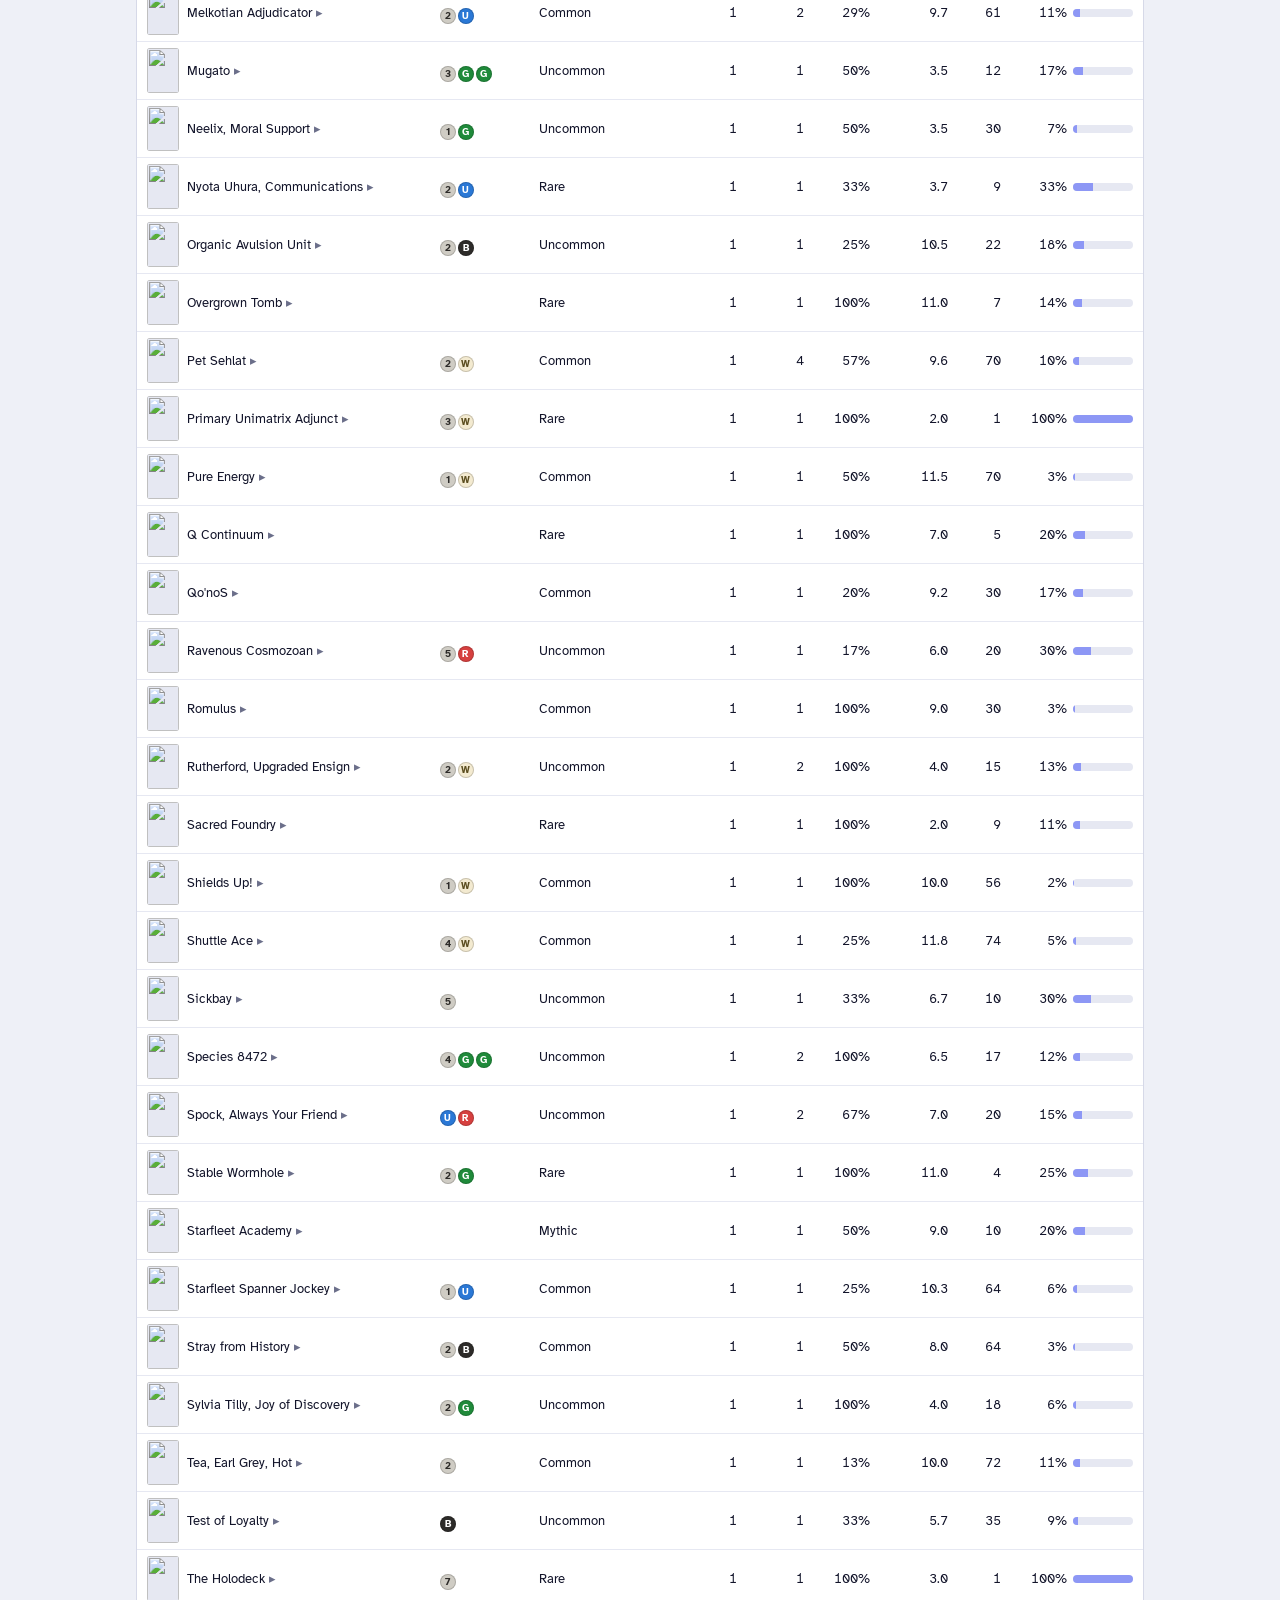
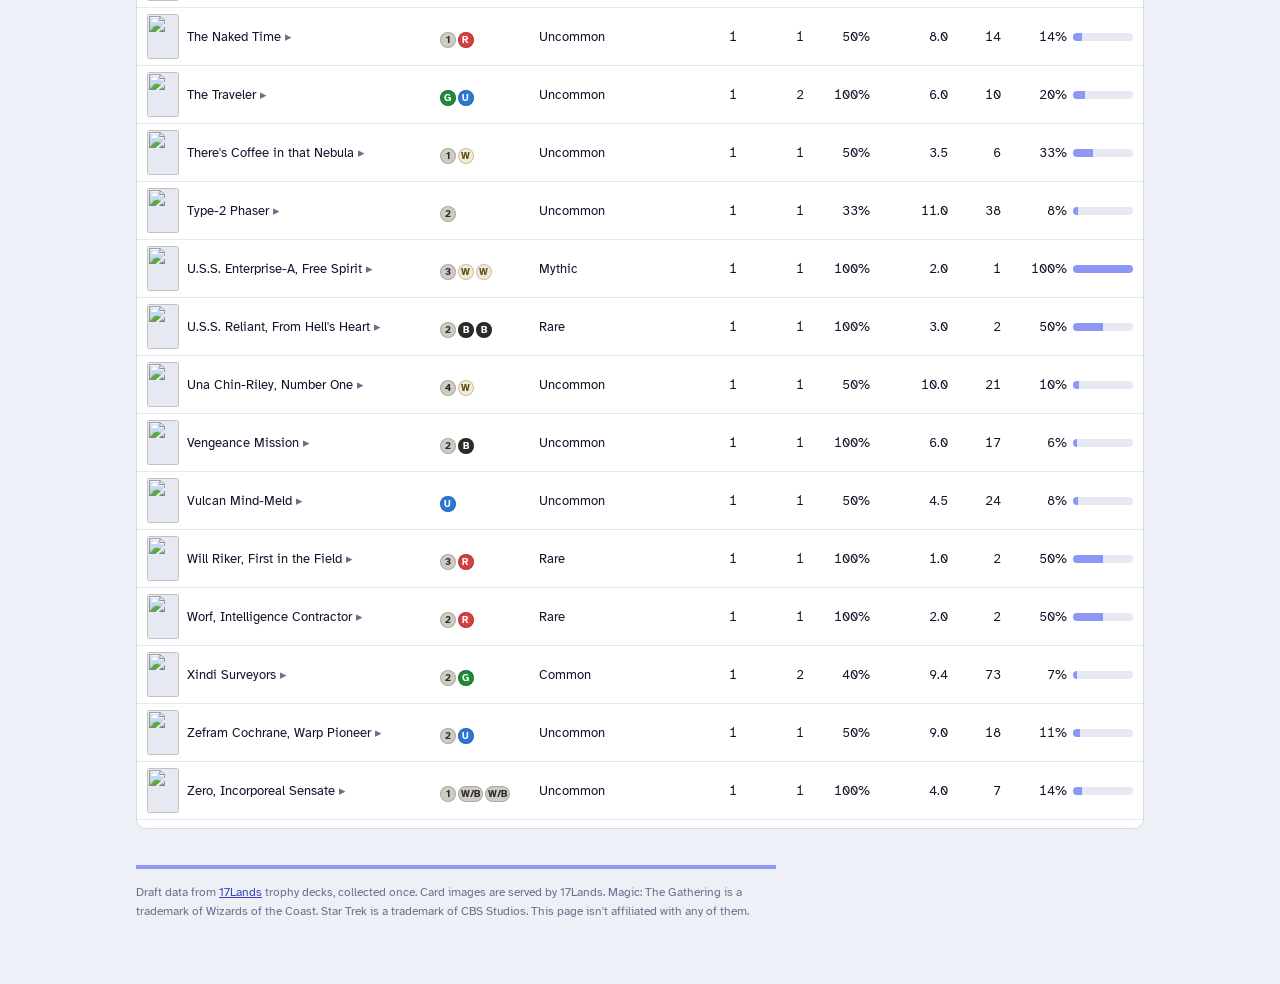
==== commit 09c6521c: "Add a trophy deck gallery with draft replay links New docs/decks.html shows every collected Premier " ====
--- a/docs/cards.html
+++ b/docs/cards.html
@@ -74,6 +74,7 @@
     <div class="bar"><a class="site" href="index.html">TRK early access</a><span>Star Trek limited, from 17Lands trophy decks</span></div>
     <nav aria-label="Pages">
       <a href="index.html"><b>Trophy stats</b><span>What's winning, by colour</span></a>
+      <a href="decks.html"><b>Trophy decks</b><span>Every decklist, with replays</span></a>
       <a href="cards.html" aria-current="page"><b>Card picks</b><span>Every card in a trophy deck</span></a>
       <a href="follow.html"><b>Follow a draft</b><span>Pick along with a trophy drafter</span></a>
     </nav>
@@ -204,6 +205,7 @@
       '<div class="deck-tabs" role="tablist" aria-label="Trophy decks">' + tabs + "</div></div>" +
       '<div role="tabpanel">' + deckHtml(d.main, r.idx) +
       '<div class="deck-foot"><span>' + deckPips(d.colors) + " <strong>" + esc(d.record) + "</strong> · " + copies + " " + (copies === 1 ? "copy" : "copies") + " of " + esc(r.name) + "</span>" +
+      '<a href="decks.html#deck-' + (k + 1) + '">Open in deck gallery</a><a href="follow.html?d=' + k + '">Replay the draft</a>' +
       (sideN ? '<button type="button" class="deck-toggle" aria-expanded="' + showSide + '">' + (showSide ? "Hide" : "Show") + " sideboard (" + sideN + ")</button>" : "") + "</div>" +
       (showSide && sideN ? '<h3 style="font-size:13px;margin:12px 0 6px;color:var(--text-secondary)">Sideboard</h3>' + deckHtml(d.side, r.idx) : "") +
       "</div></div></td></tr>";
--- a/docs/site.css
+++ b/docs/site.css
@@ -20,6 +20,7 @@
   --hue-stats: #f0a030;
   --hue-cards: #8d97f5;
   --hue-follow: #c77cc3;
+  --hue-decks: #2fae9e;
   --pip-W: #f3ead0; --pip-W-ink: #5b4d1f;
   --pip-U: #2a78d6; --pip-U-ink: #fff;
   --pip-B: #2d2b29; --pip-B-ink: #fff;
@@ -35,7 +36,7 @@
     --text-primary: #eef0fb; --text-secondary: #b8bdd8; --text-muted: #8a90b0;
     --series-1: #f5a742; --series-1-soft: #7a5a2c; --track: #1f2440; --accent-ink: #a8b4ff;
     --tip-bg: #eef0fb; --tip-fg: #0d1020; --good: #3fb35c; --bad: #e86160;
-    --hue-stats: #f5a742; --hue-cards: #9ea8ff; --hue-follow: #d48bd0;
+    --hue-stats: #f5a742; --hue-cards: #9ea8ff; --hue-follow: #d48bd0; --hue-decks: #4cc7b6;
     --pip-B: #4a4744; --pip-C: #5a5853; --pip-C-ink: #f0efec;
   }
 }
@@ -45,12 +46,13 @@
   --text-primary: #eef0fb; --text-secondary: #b8bdd8; --text-muted: #8a90b0;
   --series-1: #f5a742; --series-1-soft: #7a5a2c; --track: #1f2440; --accent-ink: #a8b4ff;
   --tip-bg: #eef0fb; --tip-fg: #0d1020; --good: #3fb35c; --bad: #e86160;
-  --hue-stats: #f5a742; --hue-cards: #9ea8ff; --hue-follow: #d48bd0;
+  --hue-stats: #f5a742; --hue-cards: #9ea8ff; --hue-follow: #d48bd0; --hue-decks: #4cc7b6;
   --pip-B: #4a4744; --pip-C: #5a5853; --pip-C-ink: #f0efec;
 }
 body.p-stats { --here: var(--hue-stats); }
 body.p-cards { --here: var(--hue-cards); }
 body.p-follow { --here: var(--hue-follow); }
+body.p-decks { --here: var(--hue-decks); }
 
 * { box-sizing: border-box; }
 body {
@@ -85,7 +87,7 @@
 .bridge .site { font: 600 22px/1 var(--display); color: inherit; text-decoration: none; letter-spacing: .02em; }
 .bridge .bar span { margin-left: auto; font-size: 13px; opacity: .85; }
 .bridge nav {
-  grid-row: 2; grid-column: 2; display: grid; grid-template-columns: repeat(3, 1fr); gap: 8px;
+  grid-row: 2; grid-column: 2; display: grid; grid-template-columns: repeat(4, 1fr); gap: 8px;
   padding: 14px 0 0 calc(var(--bend) + 10px);
 }
 .bridge nav a {
@@ -97,12 +99,16 @@
 }
 .bridge nav a[href="cards.html"] { --hue: var(--hue-cards); }
 .bridge nav a[href="follow.html"] { --hue: var(--hue-follow); }
+.bridge nav a[href="decks.html"] { --hue: var(--hue-decks); }
 .bridge nav a b { font: 600 20px/1.15 var(--display); letter-spacing: .02em; }
 .bridge nav a span { font-size: 13px; color: var(--text-secondary); }
 .bridge nav a:hover { background: color-mix(in srgb, var(--hue) 34%, var(--surface-1)); }
 .bridge nav a[aria-current="page"] { background: var(--hue); color: var(--on-accent); }
 .bridge nav a[aria-current="page"] span { color: var(--on-accent); opacity: .8; }
 .bridge nav a:focus-visible { outline: 3px solid var(--text-primary); outline-offset: 2px; }
+@media (max-width: 960px) {
+  .bridge nav { grid-template-columns: repeat(2, 1fr); }
+}
 @media (max-width: 640px) {
   .bridge { --rail: 18px; --bend: 18px; }
   .bridge .elbow { border-radius: 18px 0 0 12px; }
